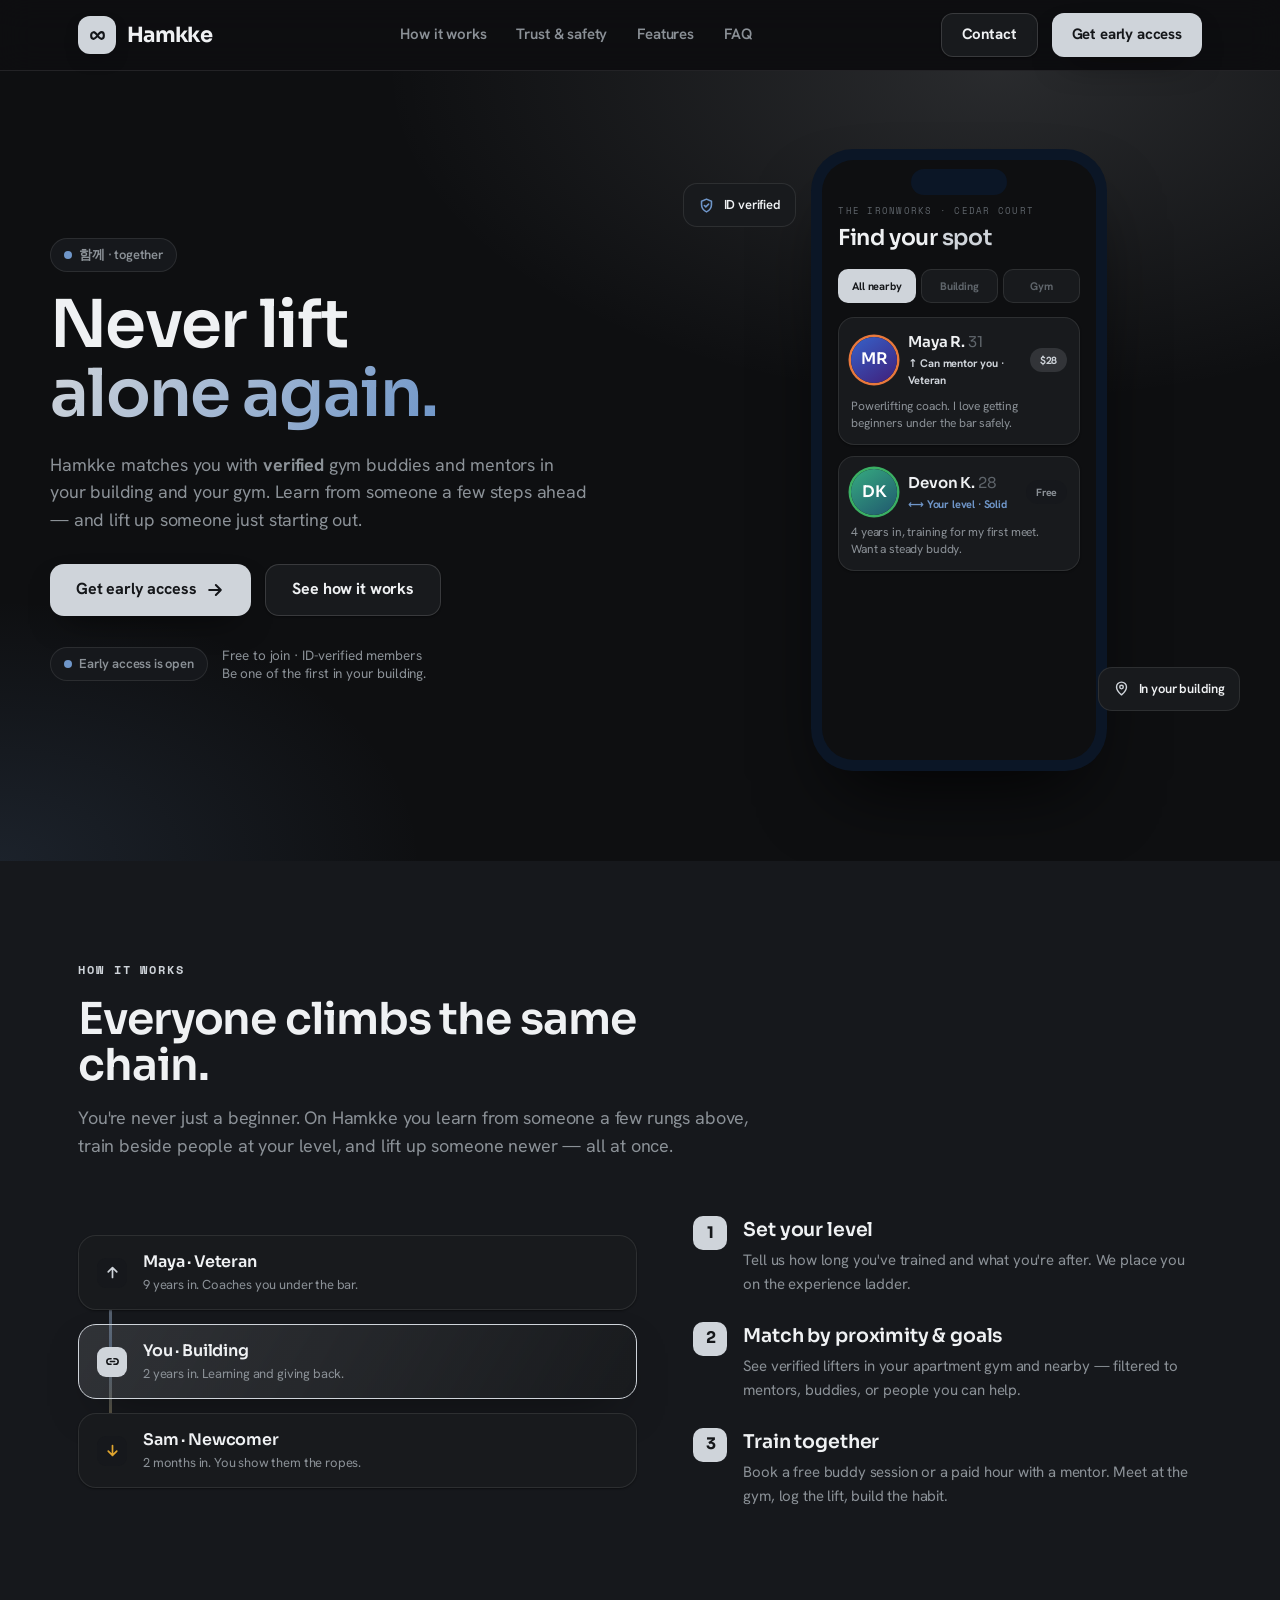
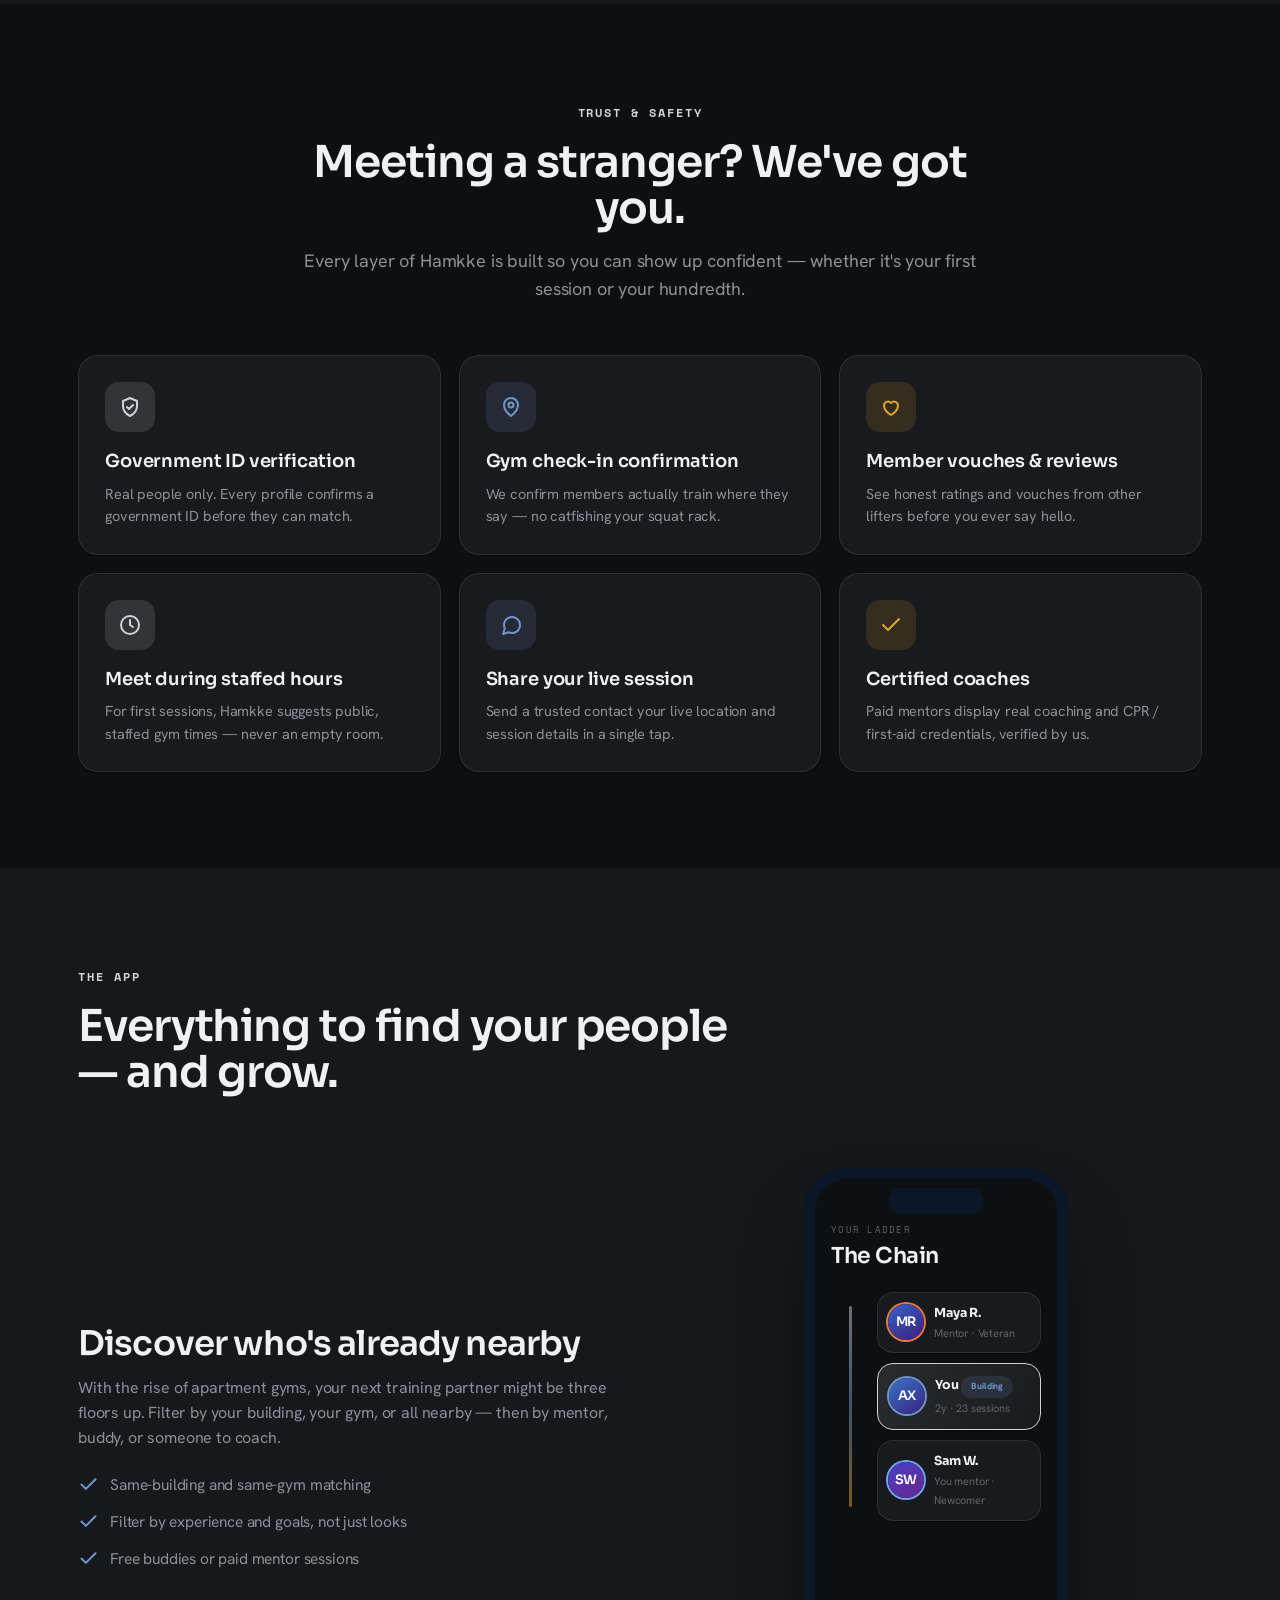
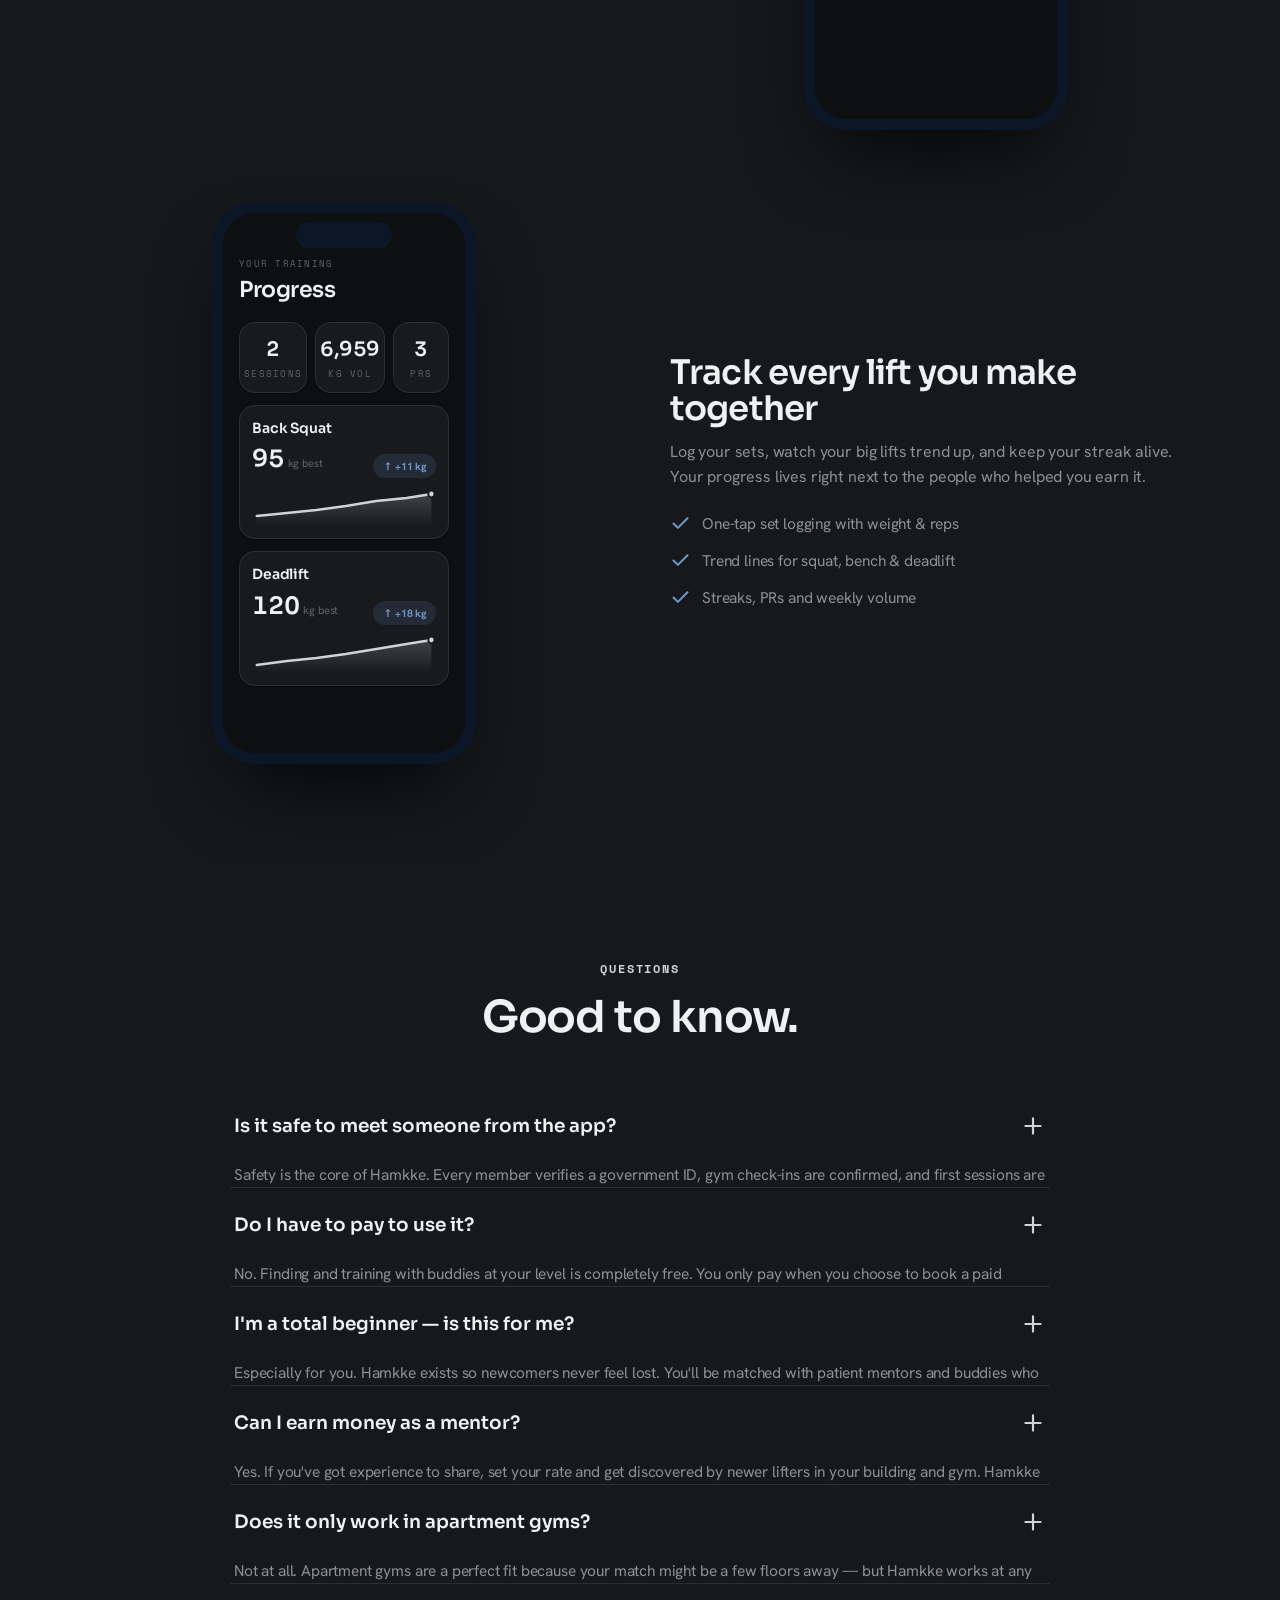
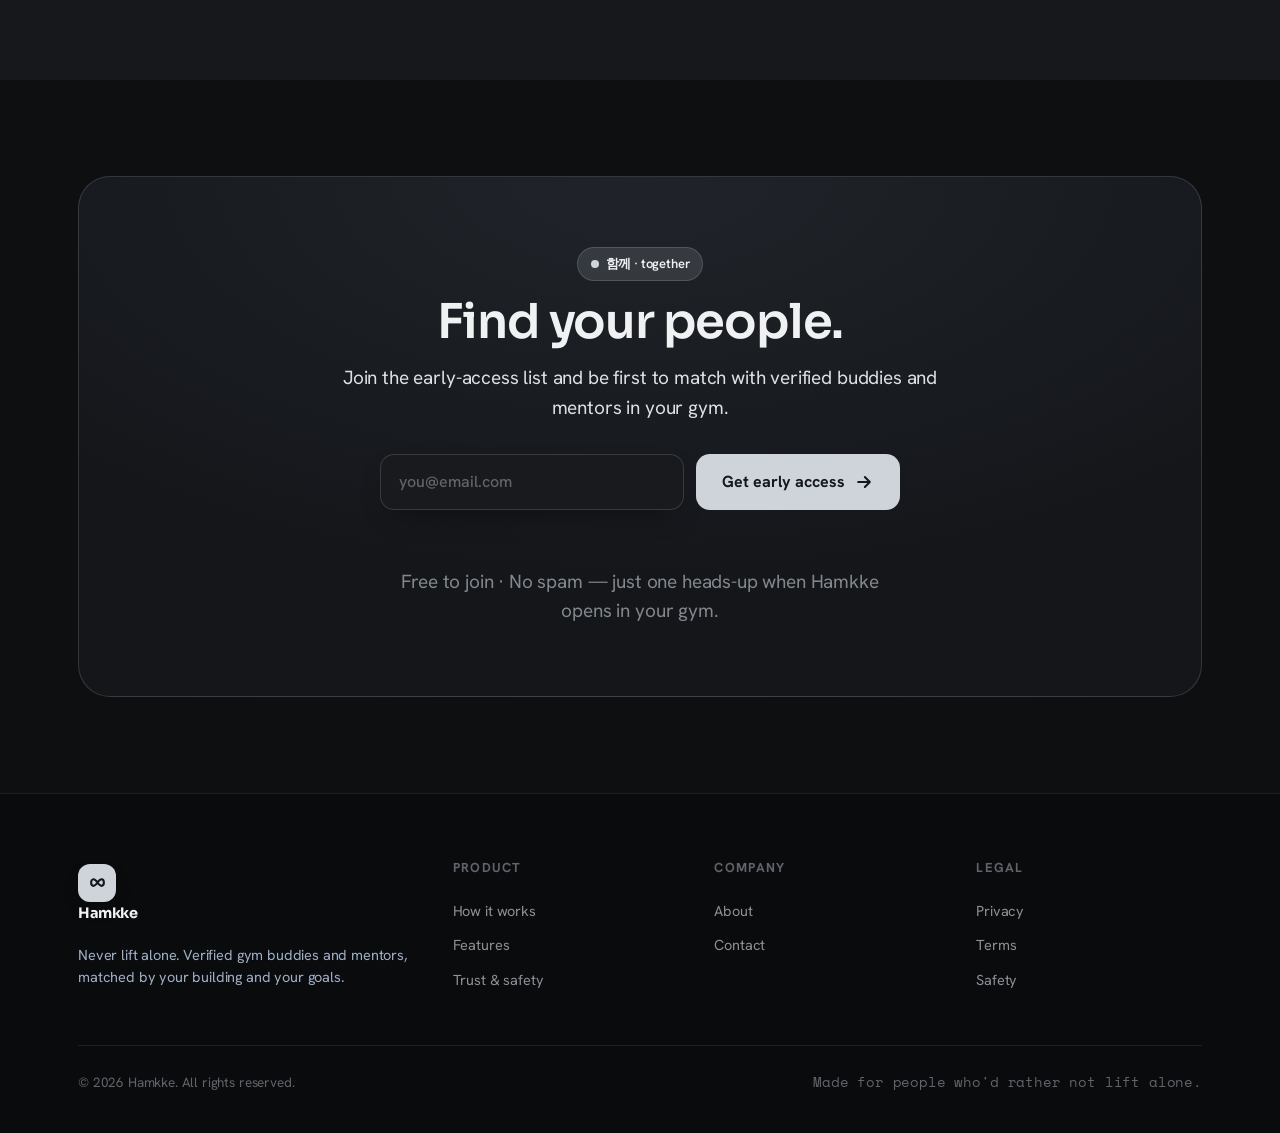
==== index.html @ f67a27c4 "seo: add core pages and fix early access links" ====
<!DOCTYPE html>
<html lang="en">
<head>
<meta charset="UTF-8" />
<meta name="viewport" content="width=device-width, initial-scale=1.0" />
<title>Hamkke — Never lift alone</title>
<meta name="description" content="Hamkke matches you with verified gym buddies and mentors in your building and gym. Learn from someone above you, lift up someone newer. Never lift alone." />
<meta name="theme-color" content="#0e0f11" />
<link rel="canonical" href="https://hamkke.fit/" />
<meta property="og:url" content="https://hamkke.fit/" />
<link rel="icon" type="image/svg+xml" href="favicon.svg" />
<link rel="apple-touch-icon" href="favicon.svg" />
<meta property="og:title" content="Hamkke — Never lift alone" />
<meta property="og:description" content="Verified gym buddies and mentors, matched by your building and your goals." />
<meta property="og:type" content="website" />
<link rel="preconnect" href="https://fonts.googleapis.com" />
<link rel="preconnect" href="https://fonts.gstatic.com" crossorigin />
<link href="https://fonts.googleapis.com/css2?family=Sora:wght@400;500;600;700&family=Hanken+Grotesk:wght@400;500;600;700;800&family=Space+Mono:wght@400;700&display=swap" rel="stylesheet" />
<link rel="stylesheet" href="site.css" />
</head>
<body>

<!-- ░░ NAV ░░ -->
<header class="nav">
  <div class="wrap nav-in">
    <a class="brand" href="#top">
      <span class="brand-mark"><svg viewBox="0 0 24 24"><path d="M7.5 8.2C3.8 8.2 3.8 15.8 7.5 15.8 11.2 15.8 12.8 8.2 16.5 8.2 20.2 8.2 20.2 15.8 16.5 15.8 12.8 15.8 11.2 8.2 7.5 8.2Z" fill="none" stroke="var(--accent-ink)" stroke-width="2.4" stroke-linecap="round" stroke-linejoin="round"/></svg></span>
      Hamkke
    </a>
    <nav class="nav-links">
      <a href="#how">How it works</a>
      <a href="#trust">Trust &amp; safety</a>
      <a href="#features">Features</a>
      <a href="#faq">FAQ</a>
    </nav>
    <div class="nav-cta">
      <a class="btn btn-ghost btn-sm" href="contact.html">Contact</a>
      <a class="btn btn-primary btn-sm" href="#get">Get early access</a>
      <button class="btn btn-ghost btn-sm nav-burger" id="burger" aria-label="Menu">
        <svg viewBox="0 0 24 24" width="20" height="20" fill="none" stroke="currentColor" stroke-width="2" stroke-linecap="round"><path d="M4 7h16M4 12h16M4 17h16"/></svg>
      </button>
    </div>
  </div>
</header>

<a id="top"></a>

<!-- ░░ HERO ░░ -->
<section class="hero">
  <div class="wrap hero-in">
    <div class="reveal in">
      <span class="pill"><span class="dot" style="background:var(--teal)"></span>함께 · together</span>
      <h1 class="display">Never lift<br/><span class="grad">alone again.</span></h1>
      <p class="lead">Hamkke matches you with <b>verified</b> gym buddies and mentors in your building and your gym. Learn from someone a few steps ahead — and lift up someone just starting out.</p>
      <div class="hero-cta">
        <a class="btn btn-primary" href="#get">Get early access
          <svg viewBox="0 0 24 24" width="20" height="20" fill="none" stroke="var(--accent-ink)" stroke-width="2.4" stroke-linecap="round" stroke-linejoin="round"><path d="M5 12h14M13 6l6 6-6 6"/></svg>
        </a>
        <a class="btn btn-ghost" href="#how">See how it works</a>
      </div>
      <div class="hero-trust">
        <span class="pill"><span class="dot" style="background:var(--teal)"></span>Early access is open</span>
        <div class="hero-trust-txt">Free to join · ID-verified members<br/>Be one of the first in your building.</div>
      </div>
    </div>

    <!-- hero phone: Discover -->
    <div class="hero-art reveal in">
      <div class="float-card" style="top:34px;left:-6px;">
        <svg viewBox="0 0 24 24" fill="none" stroke="var(--teal)" stroke-width="2.2" stroke-linecap="round" stroke-linejoin="round"><path d="M12 3l7 3v5c0 4.5-3 8-7 10-4-2-7-5.5-7-10V6l7-3z"/><path d="M9 12l2 2 4-4"/></svg>
        ID verified
      </div>
      <div class="float-card" style="bottom:60px;right:-10px;">
        <svg viewBox="0 0 24 24" fill="none" stroke="var(--accent)" stroke-width="2" stroke-linecap="round" stroke-linejoin="round"><path d="M12 21s7-5.5 7-11a7 7 0 10-14 0c0 5.5 7 11 7 11z"/><circle cx="12" cy="10" r="2.5"/></svg>
        In your building
      </div>
      <div class="device">
        <div class="screen">
          <div class="screen-pad">
            <div class="m-eyebrow">The Ironworks · Cedar Court</div>
            <div class="m-title" style="margin-top:3px">Find your <span style="color:var(--accent)">spot</span></div>
            <div class="m-seg" style="margin-top:14px">
              <div class="on">All nearby</div><div>Building</div><div>Gym</div>
            </div>
            <div style="display:flex;flex-direction:column;gap:11px;margin-top:14px">
              <div class="m-card">
                <div style="display:flex;gap:11px;align-items:center">
                  <div class="m-av" style="background:linear-gradient(145deg,hsl(222 58% 50%),hsl(262 60% 30%));box-shadow:0 0 0 2.5px #e8783c">MR</div>
                  <div style="flex:1">
                    <div style="font-family:var(--f-display);font-weight:600;font-size:15px">Maya R. <span style="color:var(--ink-3);font-weight:400">31</span></div>
                    <div style="font-size:11px;color:var(--accent);font-weight:700;margin-top:2px">↑ Can mentor you · Veteran</div>
                  </div>
                  <span class="m-chip" style="background:var(--accent-soft);color:var(--accent)">$28</span>
                </div>
                <div style="font-size:12px;color:var(--ink-2);margin-top:9px;line-height:1.4">Powerlifting coach. I love getting beginners under the bar safely.</div>
              </div>
              <div class="m-card">
                <div style="display:flex;gap:11px;align-items:center">
                  <div class="m-av" style="background:linear-gradient(145deg,hsl(158 52% 44%),hsl(198 55% 28%));box-shadow:0 0 0 2.5px #3aaf63">DK</div>
                  <div style="flex:1">
                    <div style="font-family:var(--f-display);font-weight:600;font-size:15px">Devon K. <span style="color:var(--ink-3);font-weight:400">28</span></div>
                    <div style="font-size:11px;color:var(--teal);font-weight:700;margin-top:2px">⟷ Your level · Solid</div>
                  </div>
                  <span class="m-chip" style="background:var(--bg-soft);color:var(--ink-2)">Free</span>
                </div>
                <div style="font-size:12px;color:var(--ink-2);margin-top:9px;line-height:1.4">4 years in, training for my first meet. Want a steady buddy.</div>
              </div>
            </div>
          </div>
        </div>
      </div>
    </div>
  </div>

</section>

<!-- ░░ HOW IT WORKS ░░ -->
<section class="section soft" id="how">
  <div class="wrap">
    <div class="sec-head reveal">
      <span class="eyebrow">How it works</span>
      <h2 class="display">Everyone climbs the same chain.</h2>
      <p>You're never just a beginner. On Hamkke you learn from someone a few rungs above, train beside people at your level, and lift up someone newer — all at once.</p>
    </div>
    <div class="chain-grid">
      <div class="ladder reveal">
        <div class="rung">
          <div class="ic"><svg viewBox="0 0 24 24" fill="none" stroke="var(--accent)" stroke-width="2.4" stroke-linecap="round" stroke-linejoin="round"><path d="M12 19V5M6 11l6-6 6 6"/></svg></div>
          <div><b>Maya · Veteran</b><span>9 years in. Coaches you under the bar.</span></div>
        </div>
        <div class="rung you">
          <div class="ic" style="background:var(--accent);"><svg viewBox="0 0 24 24" fill="none" stroke="var(--accent-ink)" stroke-width="2.2" stroke-linecap="round" stroke-linejoin="round"><path d="M9 12h6"/><path d="M10 8H8a4 4 0 100 8h2"/><path d="M14 8h2a4 4 0 110 8h-2"/></svg></div>
          <div><b>You · Building</b><span>2 years in. Learning and giving back.</span></div>
        </div>
        <div class="rung">
          <div class="ic"><svg viewBox="0 0 24 24" fill="none" stroke="var(--gold)" stroke-width="2.4" stroke-linecap="round" stroke-linejoin="round"><path d="M12 5v14M6 13l6 6 6-6"/></svg></div>
          <div><b>Sam · Newcomer</b><span>2 months in. You show them the ropes.</span></div>
        </div>
      </div>
      <div class="howsteps reveal">
        <div class="howstep">
          <div class="k">1</div>
          <div><h4>Set your level</h4><p>Tell us how long you've trained and what you're after. We place you on the experience ladder.</p></div>
        </div>
        <div class="howstep">
          <div class="k">2</div>
          <div><h4>Match by proximity &amp; goals</h4><p>See verified lifters in your apartment gym and nearby — filtered to mentors, buddies, or people you can help.</p></div>
        </div>
        <div class="howstep">
          <div class="k">3</div>
          <div><h4>Train together</h4><p>Book a free buddy session or a paid hour with a mentor. Meet at the gym, log the lift, build the habit.</p></div>
        </div>
      </div>
    </div>
  </div>
</section>

<!-- ░░ TRUST & SAFETY ░░ -->
<section class="section" id="trust">
  <div class="wrap">
    <div class="sec-head center reveal">
      <span class="eyebrow">Trust &amp; safety</span>
      <h2 class="display">Meeting a stranger? We've got you.</h2>
      <p>Every layer of Hamkke is built so you can show up confident — whether it's your first session or your hundredth.</p>
    </div>
    <div class="trust-grid">
      <div class="trust-card reveal">
        <div class="trust-ic" style="background:var(--accent-soft)"><svg viewBox="0 0 24 24" fill="none" stroke="var(--accent)" stroke-width="2" stroke-linecap="round" stroke-linejoin="round"><path d="M12 3l7 3v5c0 4.5-3 8-7 10-4-2-7-5.5-7-10V6l7-3z"/><path d="M9 12l2 2 4-4"/></svg></div>
        <h4>Government ID verification</h4>
        <p>Real people only. Every profile confirms a government ID before they can match.</p>
      </div>
      <div class="trust-card reveal">
        <div class="trust-ic" style="background:var(--teal-soft)"><svg viewBox="0 0 24 24" fill="none" stroke="var(--teal)" stroke-width="2" stroke-linecap="round" stroke-linejoin="round"><path d="M12 21s7-5.5 7-11a7 7 0 10-14 0c0 5.5 7 11 7 11z"/><circle cx="12" cy="10" r="2.5"/></svg></div>
        <h4>Gym check-in confirmation</h4>
        <p>We confirm members actually train where they say — no catfishing your squat rack.</p>
      </div>
      <div class="trust-card reveal">
        <div class="trust-ic" style="background:var(--gold-soft)"><svg viewBox="0 0 24 24" fill="none" stroke="var(--gold)" stroke-width="2" stroke-linecap="round" stroke-linejoin="round"><path d="M12 20s-7-4.3-7-9.3A4 4 0 0112 8a4 4 0 017 2.7c0 5-7 9.3-7 9.3z"/></svg></div>
        <h4>Member vouches &amp; reviews</h4>
        <p>See honest ratings and vouches from other lifters before you ever say hello.</p>
      </div>
      <div class="trust-card reveal">
        <div class="trust-ic" style="background:var(--accent-soft)"><svg viewBox="0 0 24 24" fill="none" stroke="var(--accent)" stroke-width="2" stroke-linecap="round" stroke-linejoin="round"><circle cx="12" cy="12" r="9"/><path d="M12 7v5l3 2"/></svg></div>
        <h4>Meet during staffed hours</h4>
        <p>For first sessions, Hamkke suggests public, staffed gym times — never an empty room.</p>
      </div>
      <div class="trust-card reveal">
        <div class="trust-ic" style="background:var(--teal-soft)"><svg viewBox="0 0 24 24" fill="none" stroke="var(--teal)" stroke-width="2" stroke-linecap="round" stroke-linejoin="round"><path d="M21 12a8 8 0 01-11.5 7.2L4 21l1.8-5.5A8 8 0 1121 12z"/></svg></div>
        <h4>Share your live session</h4>
        <p>Send a trusted contact your live location and session details in a single tap.</p>
      </div>
      <div class="trust-card reveal">
        <div class="trust-ic" style="background:var(--gold-soft)"><svg viewBox="0 0 24 24" fill="none" stroke="var(--gold)" stroke-width="2" stroke-linecap="round" stroke-linejoin="round"><path d="M4 12l5 5L20 6"/></svg></div>
        <h4>Certified coaches</h4>
        <p>Paid mentors display real coaching and CPR / first-aid credentials, verified by us.</p>
      </div>
    </div>
  </div>
</section>

<!-- ░░ FEATURES ░░ -->
<section class="section soft" id="features">
  <div class="wrap">
    <div class="sec-head reveal">
      <span class="eyebrow">The app</span>
      <h2 class="display">Everything to find your people — and grow.</h2>
    </div>

    <!-- feature 1: discover -->
    <div class="feat reveal">
      <div>
        <h3 class="display">Discover who's already nearby</h3>
        <p style="font-size:16px;color:var(--ink-2);margin-top:14px">With the rise of apartment gyms, your next training partner might be three floors up. Filter by your building, your gym, or all nearby — then by mentor, buddy, or someone to coach.</p>
        <ul>
          <li><svg viewBox="0 0 24 24" fill="none" stroke="currentColor" stroke-width="2.4" stroke-linecap="round" stroke-linejoin="round"><path d="M4 12l5 5L20 6"/></svg>Same-building and same-gym matching</li>
          <li><svg viewBox="0 0 24 24" fill="none" stroke="currentColor" stroke-width="2.4" stroke-linecap="round" stroke-linejoin="round"><path d="M4 12l5 5L20 6"/></svg>Filter by experience and goals, not just looks</li>
          <li><svg viewBox="0 0 24 24" fill="none" stroke="currentColor" stroke-width="2.4" stroke-linecap="round" stroke-linejoin="round"><path d="M4 12l5 5L20 6"/></svg>Free buddies or paid mentor sessions</li>
        </ul>
      </div>
      <div class="feat-art">
        <div class="device" style="width:264px">
          <div class="screen" style="height:540px">
            <div class="screen-pad">
              <div class="m-eyebrow">Your ladder</div>
              <div class="m-title" style="margin-top:3px">The Chain</div>
              <div style="position:relative;margin-top:18px;padding-left:46px">
                <div style="position:absolute;left:18px;top:14px;bottom:14px;width:3px;border-radius:3px;background:linear-gradient(var(--accent),var(--teal) 50%,var(--gold));opacity:.5"></div>
                <div style="display:flex;flex-direction:column;gap:10px">
                  <div class="m-card" style="display:flex;gap:10px;align-items:center;padding:10px">
                    <div class="m-av" style="width:36px;height:36px;font-size:13px;background:linear-gradient(145deg,hsl(222 58% 50%),hsl(262 60% 30%));box-shadow:0 0 0 2px #e8783c">MR</div>
                    <div style="font-size:12.5px"><b style="font-family:var(--f-display)">Maya R.</b><br/><span style="color:var(--ink-3);font-size:11px">Mentor · Veteran</span></div>
                  </div>
                  <div class="m-card" style="display:flex;gap:10px;align-items:center;padding:11px;border-color:var(--accent);background:linear-gradient(120deg,var(--accent-soft),var(--bg-2))">
                    <div class="m-av" style="width:36px;height:36px;font-size:13px;background:linear-gradient(145deg,hsl(215 55% 50%),hsl(255 58% 32%));box-shadow:0 0 0 2px var(--teal)">AX</div>
                    <div style="font-size:12.5px"><b style="font-family:var(--f-display)">You</b> <span class="m-chip" style="background:var(--teal-soft);color:var(--teal);font-size:9px">Building</span><br/><span style="color:var(--ink-3);font-size:11px">2y · 23 sessions</span></div>
                  </div>
                  <div class="m-card" style="display:flex;gap:10px;align-items:center;padding:10px">
                    <div class="m-av" style="width:36px;height:36px;font-size:13px;background:linear-gradient(145deg,hsl(242 55% 52%),hsl(282 58% 34%));box-shadow:0 0 0 2px #6aa9f2">SW</div>
                    <div style="font-size:12.5px"><b style="font-family:var(--f-display)">Sam W.</b><br/><span style="color:var(--ink-3);font-size:11px">You mentor · Newcomer</span></div>
                  </div>
                </div>
              </div>
            </div>
          </div>
        </div>
      </div>
    </div>

    <!-- feature 2: progress -->
    <div class="feat flip reveal">
      <div>
        <h3 class="display">Track every lift you make together</h3>
        <p style="font-size:16px;color:var(--ink-2);margin-top:14px">Log your sets, watch your big lifts trend up, and keep your streak alive. Your progress lives right next to the people who helped you earn it.</p>
        <ul>
          <li><svg viewBox="0 0 24 24" fill="none" stroke="currentColor" stroke-width="2.4" stroke-linecap="round" stroke-linejoin="round"><path d="M4 12l5 5L20 6"/></svg>One-tap set logging with weight &amp; reps</li>
          <li><svg viewBox="0 0 24 24" fill="none" stroke="currentColor" stroke-width="2.4" stroke-linecap="round" stroke-linejoin="round"><path d="M4 12l5 5L20 6"/></svg>Trend lines for squat, bench &amp; deadlift</li>
          <li><svg viewBox="0 0 24 24" fill="none" stroke="currentColor" stroke-width="2.4" stroke-linecap="round" stroke-linejoin="round"><path d="M4 12l5 5L20 6"/></svg>Streaks, PRs and weekly volume</li>
        </ul>
      </div>
      <div class="feat-art">
        <div class="device" style="width:264px">
          <div class="screen" style="height:540px">
            <div class="screen-pad">
              <div class="m-eyebrow">Your training</div>
              <div class="m-title" style="margin-top:3px">Progress</div>
              <div style="display:flex;gap:8px;margin-top:14px">
                <div class="m-card" style="flex:1;text-align:center;padding:11px 4px"><div class="num" style="font-size:20px">2</div><div class="m-eyebrow" style="margin-top:2px">sessions</div></div>
                <div class="m-card" style="flex:1;text-align:center;padding:11px 4px"><div class="num" style="font-size:20px">6,959</div><div class="m-eyebrow" style="margin-top:2px">kg vol</div></div>
                <div class="m-card" style="flex:1;text-align:center;padding:11px 4px"><div class="num" style="font-size:20px">3</div><div class="m-eyebrow" style="margin-top:2px">PRs</div></div>
              </div>
              <div class="m-card" style="margin-top:12px">
                <div style="display:flex;justify-content:space-between;align-items:flex-end">
                  <div><div style="font-family:var(--f-display);font-weight:600;font-size:14px">Back Squat</div><div style="margin-top:2px"><span class="num" style="font-size:24px">95</span> <span style="font-size:11px;color:var(--ink-3)">kg best</span></div></div>
                  <span class="m-chip" style="background:var(--teal-soft);color:var(--teal)">↑ +11 kg</span>
                </div>
                <svg class="m-spark" viewBox="0 0 200 40" preserveAspectRatio="none" style="margin-top:8px">
                  <defs><linearGradient id="sg" x1="0" y1="0" x2="0" y2="1"><stop offset="0" stop-color="var(--accent)" stop-opacity="0.22"/><stop offset="1" stop-color="var(--accent)" stop-opacity="0"/></linearGradient></defs>
                  <polygon points="5,40 5,30 38,27 70,24 102,20 135,15 168,12 195,8 195,40" fill="url(#sg)"/>
                  <polyline points="5,30 38,27 70,24 102,20 135,15 168,12 195,8" fill="none" stroke="var(--accent)" stroke-width="2.4" stroke-linecap="round" stroke-linejoin="round"/>
                  <circle cx="195" cy="8" r="3.4" fill="var(--accent)" stroke="var(--bg-2)" stroke-width="2"/>
                </svg>
              </div>
              <div class="m-card" style="margin-top:12px">
                <div style="display:flex;justify-content:space-between;align-items:flex-end">
                  <div><div style="font-family:var(--f-display);font-weight:600;font-size:14px">Deadlift</div><div style="margin-top:2px"><span class="num" style="font-size:24px">120</span> <span style="font-size:11px;color:var(--ink-3)">kg best</span></div></div>
                  <span class="m-chip" style="background:var(--teal-soft);color:var(--teal)">↑ +18 kg</span>
                </div>
                <svg class="m-spark" viewBox="0 0 200 40" preserveAspectRatio="none" style="margin-top:8px">
                  <polygon points="5,40 5,32 38,28 70,25 102,21 135,16 168,11 195,7 195,40" fill="url(#sg)"/>
                  <polyline points="5,32 38,28 70,25 102,21 135,16 168,11 195,7" fill="none" stroke="var(--accent)" stroke-width="2.4" stroke-linecap="round" stroke-linejoin="round"/>
                  <circle cx="195" cy="7" r="3.4" fill="var(--accent)" stroke="var(--bg-2)" stroke-width="2"/>
                </svg>
              </div>
            </div>
          </div>
        </div>
      </div>
    </div>
  </div>
</section>

<!-- ░░ FAQ ░░ -->
<section class="section soft" id="faq">
  <div class="wrap">
    <div class="sec-head center reveal">
      <span class="eyebrow">Questions</span>
      <h2 class="display">Good to know.</h2>
    </div>
    <div class="faq reveal" id="faqList">
      <div class="qa">
        <button>Is it safe to meet someone from the app?<svg class="chev" viewBox="0 0 24 24" fill="none" stroke="currentColor" stroke-width="2" stroke-linecap="round"><path d="M12 5v14M5 12h14"/></svg></button>
        <div class="ans"><p>Safety is the core of Hamkke. Every member verifies a government ID, gym check-ins are confirmed, and first sessions are suggested during staffed, public gym hours. You can share your live session with a trusted contact in one tap, and read vouches and reviews before you match.</p></div>
      </div>
      <div class="qa">
        <button>Do I have to pay to use it?<svg class="chev" viewBox="0 0 24 24" fill="none" stroke="currentColor" stroke-width="2" stroke-linecap="round"><path d="M12 5v14M5 12h14"/></svg></button>
        <div class="ans"><p>No. Finding and training with buddies at your level is completely free. You only pay when you choose to book a paid session with a mentor, and prices are always shown up front.</p></div>
      </div>
      <div class="qa">
        <button>I'm a total beginner — is this for me?<svg class="chev" viewBox="0 0 24 24" fill="none" stroke="currentColor" stroke-width="2" stroke-linecap="round"><path d="M12 5v14M5 12h14"/></svg></button>
        <div class="ans"><p>Especially for you. Hamkke exists so newcomers never feel lost. You'll be matched with patient mentors and buddies who were beginners once too — and you can keep it free with a buddy or learn faster with a paid mentor.</p></div>
      </div>
      <div class="qa">
        <button>Can I earn money as a mentor?<svg class="chev" viewBox="0 0 24 24" fill="none" stroke="currentColor" stroke-width="2" stroke-linecap="round"><path d="M12 5v14M5 12h14"/></svg></button>
        <div class="ans"><p>Yes. If you've got experience to share, set your rate and get discovered by newer lifters in your building and gym. Hamkke handles secure payments and scheduling so you can focus on coaching.</p></div>
      </div>
      <div class="qa">
        <button>Does it only work in apartment gyms?<svg class="chev" viewBox="0 0 24 24" fill="none" stroke="currentColor" stroke-width="2" stroke-linecap="round"><path d="M12 5v14M5 12h14"/></svg></button>
        <div class="ans"><p>Not at all. Apartment gyms are a perfect fit because your match might be a few floors away — but Hamkke works at any gym. Filter by your building, your gym, or everyone nearby.</p></div>
      </div>
    </div>
  </div>
</section>

<!-- ░░ FINAL CTA ░░ -->
<section class="section" id="get">
  <div class="wrap">
    <div class="cta-band reveal">
      <span class="pill" style="background:var(--accent-soft);color:var(--ink);border-color:var(--line-2)"><span class="dot" style="background:var(--accent)"></span>함께 · together</span>
      <h2 class="display" style="margin-top:16px">Find your people.</h2>
      <p>Join the early-access list and be first to match with verified buddies and mentors in your gym.</p>
      <form class="signup" id="signup" novalidate>
        <div class="signup-row">
          <label class="sr-only" for="signup-email">Email address</label>
          <input class="signup-input" id="signup-email" name="email" type="email"
                 inputmode="email" autocomplete="email" placeholder="you@email.com"
                 aria-describedby="signup-msg" required />
          <button class="btn btn-light signup-btn" type="submit">
            Get early access
            <svg viewBox="0 0 24 24" width="20" height="20" fill="none" stroke="currentColor" stroke-width="2.4" stroke-linecap="round" stroke-linejoin="round"><path d="M5 12h14M13 6l6 6-6 6"/></svg>
          </button>
        </div>
        <p class="signup-msg" id="signup-msg" role="alert" aria-live="polite"></p>
        <p class="signup-fine">Free to join · No spam — just one heads-up when Hamkke opens in your gym.</p>
      </form>
    </div>
  </div>
</section>

<!-- ░░ FOOTER ░░ -->
<footer class="footer">
  <div class="wrap">
    <div class="foot-grid">
      <div>
        <a class="brand" href="#top">
          <span class="brand-mark"><svg viewBox="0 0 24 24"><path d="M7.5 8.2C3.8 8.2 3.8 15.8 7.5 15.8 11.2 15.8 12.8 8.2 16.5 8.2 20.2 8.2 20.2 15.8 16.5 15.8 12.8 15.8 11.2 8.2 7.5 8.2Z" fill="none" stroke="var(--accent-ink)" stroke-width="2.4" stroke-linecap="round" stroke-linejoin="round"/></svg></span>
          Hamkke
        </a>
        <p style="margin-top:14px;max-width:24em;font-size:14.5px;color:#9fb0c6">Never lift alone. Verified gym buddies and mentors, matched by your building and your goals.</p>
      </div>
      <div>
        <h5>Product</h5>
        <a href="#how">How it works</a><a href="#features">Features</a><a href="#trust">Trust &amp; safety</a>
      </div>
      <div>
        <h5>Company</h5>
        <a href="about.html">About</a><a href="contact.html">Contact</a>
      </div>
      <div>
        <h5>Legal</h5>
        <a href="privacy.html">Privacy</a><a href="terms.html">Terms</a><a href="safety.html">Safety</a>
      </div>
    </div>
    <div class="foot-bottom">
      <span>© 2026 Hamkke. All rights reserved.</span>
      <span class="mono">Made for people who'd rather not lift alone.</span>
    </div>
  </div>
</footer>

<script src="image-slot.js"></script>
<script src="site.js"></script>
</body>
</html>
---- site.css ----
/* ───────────────────────────────────────────────
   Hamkke — marketing site
   Graphite / Platinum brand system (dark, monochrome luxe).
   ─────────────────────────────────────────────── */

:root {
  --bg:    #0e0f11;        /* app background (graphite) */
  --bg-soft: #16181c;      /* tinted section */
  --bg-2:  #181a1d;        /* cards, raised surfaces */
  --ink:   #eff1f3;        /* primary text */
  --ink-2: #8b9197;        /* secondary */
  --ink-3: #5f656b;        /* tertiary */
  --line:  rgba(255,255,255,0.09);
  --line-2:rgba(255,255,255,0.14);

  --accent: #cfd4da;       /* platinum */
  --accent-2: #e6e9ec;     /* hover (brighter platinum) */
  --accent-ink: #15171a;   /* text/icon ON a platinum fill */
  --teal:  #6f96c9;        /* steel-blue support */
  --gold:  #e0a52e;
  --violet:#9aa0a6;
  --navy:  #0a0b0d;        /* darkest sections (footer) */

  --accent-soft: rgba(207,212,218,0.14);
  --teal-soft:  rgba(111,150,201,0.14);
  --gold-soft:  rgba(224,165,46,0.14);

  --f-display: 'Sora', system-ui, sans-serif;
  --f-body: 'Hanken Grotesk', system-ui, sans-serif;
  --f-mono: 'Space Mono', ui-monospace, monospace;

  --shadow-sm: 0 1px 2px rgba(0,0,0,0.4);
  --shadow:    0 18px 50px -24px rgba(0,0,0,0.7);
  --shadow-lg: 0 40px 80px -28px rgba(0,0,0,0.85);

  --maxw: 1180px;
}

* { box-sizing: border-box; }
html { scroll-behavior: smooth; scroll-padding-top: 86px; }
body {
  margin: 0; background: var(--bg); color: var(--ink);
  font-family: var(--f-body); -webkit-font-smoothing: antialiased;
  letter-spacing: -0.01em; line-height: 1.55;
  overflow-x: clip; /* contain stray horizontal overflow without breaking sticky nav */
}
h1,h2,h3,h4,p { margin: 0; }
a { color: inherit; text-decoration: none; }
img { max-width: 100%; display: block; }

.wrap { max-width: var(--maxw); margin: 0 auto; padding: 0 28px; }
.display { font-family: var(--f-display); font-weight: 600; letter-spacing: -0.025em; line-height: 1.05; }
.eyebrow {
  font-family: var(--f-mono); font-size: 12px; letter-spacing: 0.16em;
  text-transform: uppercase; color: var(--accent); font-weight: 700;
}
.mono { font-family: var(--f-mono); }
.num { font-family: var(--f-display); font-variant-numeric: tabular-nums; font-weight: 600; }
.sr-only { position: absolute; width: 1px; height: 1px; padding: 0; margin: -1px; overflow: hidden; clip: rect(0,0,0,0); white-space: nowrap; border: 0; }

/* buttons */
.btn {
  display: inline-flex; align-items: center; justify-content: center; gap: 9px;
  height: 52px; padding: 0 26px; border-radius: 14px; border: none; cursor: pointer;
  font-family: var(--f-body); font-weight: 700; font-size: 16px; white-space: nowrap;
  transition: transform .14s ease, box-shadow .2s ease, background .2s ease;
}
.btn:active { transform: scale(0.97); }
.btn-primary { background: var(--accent); color: var(--accent-ink); box-shadow: 0 14px 34px -16px rgba(0,0,0,0.8); }
.btn-primary:hover { background: var(--accent-2); box-shadow: 0 18px 40px -16px rgba(0,0,0,0.85); }
.btn-ghost { background: var(--bg-2); color: var(--ink); border: 1px solid var(--line-2); box-shadow: var(--shadow-sm); }
.btn-ghost:hover { border-color: var(--accent); color: var(--accent); }
.btn-light { background: var(--accent); color: var(--accent-ink); }
.btn-light:hover { transform: translateY(-1px); background: var(--accent-2); }
.btn-sm { height: 44px; padding: 0 20px; font-size: 15px; border-radius: 12px; }

/* pills */
.pill {
  display: inline-flex; align-items: center; gap: 7px;
  padding: 6px 13px; border-radius: 999px; font-size: 13px; font-weight: 600;
  background: var(--bg-soft); color: var(--ink-2); border: 1px solid var(--line);
}
.pill svg { width: 15px; height: 15px; }
.dot { width: 8px; height: 8px; border-radius: 50%; flex: none; }

/* ─── nav ─── */
.nav {
  position: sticky; top: 0; z-index: 50;
  backdrop-filter: blur(16px); -webkit-backdrop-filter: blur(16px);
  background: rgba(14,15,17,0.72); border-bottom: 1px solid var(--line);
}
.nav-in { display: flex; align-items: center; justify-content: space-between; height: 70px; }
.brand { display: flex; align-items: center; gap: 11px; font-family: var(--f-display); font-weight: 700; font-size: 21px; letter-spacing: -0.03em; }
.brand-mark { width: 38px; height: 38px; border-radius: 12px; background: var(--accent); display: grid; place-items: center; box-shadow: 0 8px 20px -10px rgba(0,0,0,0.7); }
.brand-mark svg { width: 21px; height: 21px; }
.nav-links { display: flex; align-items: center; gap: 30px; }
.nav-links a { font-size: 15px; font-weight: 600; color: var(--ink-2); transition: color .15s; white-space: nowrap; }
.nav-links a:hover { color: var(--ink); }
.nav-cta { display: flex; align-items: center; gap: 14px; }
.nav-burger { display: none; }

/* mobile slide-down menu (built by site.js) */
#mobile-menu {
  position: fixed; inset: 70px 0 auto 0; z-index: 49;
  background: rgba(18,20,23,0.98);
  backdrop-filter: blur(16px); -webkit-backdrop-filter: blur(16px);
  border-bottom: 1px solid var(--line); box-shadow: var(--shadow);
  padding: 14px 28px 22px;
  display: none; flex-direction: column; gap: 4px;
}
body.menu-open #mobile-menu { display: flex; }
#mobile-menu .mm-link {
  padding: 14px 4px; font-weight: 600; font-size: 16px; color: var(--ink);
  border-bottom: 1px solid var(--line);
}
#mobile-menu .mm-cta { margin-top: 16px; width: 100%; }

/* ─── hero ─── */
.hero { position: relative; overflow: hidden; }
.hero::before {
  content: ''; position: absolute; inset: 0; z-index: 0;
  background: radial-gradient(80% 70% at 78% 0%, var(--accent-soft), transparent 60%),
              radial-gradient(60% 60% at 0% 100%, var(--teal-soft), transparent 55%);
}
.hero-in { position: relative; z-index: 1; display: grid; grid-template-columns: 1.05fr 0.95fr; gap: 40px; align-items: center; padding: 78px 0 90px; }
.hero h1 { font-size: clamp(2.25rem, 7vw, 66px); margin: 18px 0 0; }
.hero h1 .grad { background: linear-gradient(120deg, var(--accent), var(--teal)); -webkit-background-clip: text; background-clip: text; color: transparent; }
.hero p.lead { font-size: clamp(1.05rem, 1.4vw, 19px); color: var(--ink-2); margin: 22px 0 0; max-width: 30em; text-wrap: pretty; }
.hero-cta { display: flex; gap: 14px; margin-top: 30px; flex-wrap: wrap; }
.hero-trust { display: flex; align-items: center; gap: 14px; margin-top: 30px; }
.av-stack { display: flex; }
.av-stack .av { width: 38px; height: 38px; border-radius: 50%; border: 2.5px solid var(--bg); margin-left: -10px; display: grid; place-items: center; color: #fff; font-family: var(--f-display); font-weight: 600; font-size: 13px; box-shadow: var(--shadow-sm); }
.av-stack .av:first-child { margin-left: 0; }
.hero-trust-txt { font-size: 13.5px; color: var(--ink-2); line-height: 1.35; }
.stars { display: inline-flex; gap: 1px; color: var(--gold); }
.stars svg { width: 14px; height: 14px; }

/* hero phone */
.hero-art { position: relative; display: grid; place-items: center; }
.float-card {
  position: absolute; z-index: 3; background: var(--bg-2); border: 1px solid var(--line);
  border-radius: 14px; box-shadow: var(--shadow); padding: 11px 14px;
  display: flex; align-items: center; gap: 9px; font-size: 13px; font-weight: 600;
}
.float-card svg { width: 17px; height: 17px; }

/* ─── device / phone mockup ─── */
.device { width: min(296px, 100%); border-radius: 42px; background: #0b1626; padding: 11px; box-shadow: var(--shadow-lg); position: relative; }
.device::after { content: ''; position: absolute; top: 20px; left: 50%; transform: translateX(-50%); width: 96px; height: 26px; background: #0b1626; border-radius: 16px; z-index: 4; }
.screen { border-radius: 32px; overflow: hidden; background: var(--bg); height: 600px; position: relative; }
.screen-pad { padding: 44px 16px 16px; height: 100%; overflow: hidden; }

/* mini app components used in mockups */
.m-eyebrow { font-family: var(--f-mono); font-size: 9px; letter-spacing: 0.14em; text-transform: uppercase; color: var(--ink-3); }
.m-title { font-family: var(--f-display); font-weight: 600; font-size: 22px; letter-spacing: -0.02em; }
.m-card { background: var(--bg-2); border: 1px solid var(--line); border-radius: 16px; padding: 12px; box-shadow: var(--shadow-sm); }
.m-av { width: 46px; height: 46px; border-radius: 50%; display: grid; place-items: center; color: #fff; font-family: var(--f-display); font-weight: 600; font-size: 16px; flex: none; }
.m-seg { display: flex; gap: 5px; }
.m-seg > div { flex: 1; height: 34px; border-radius: 10px; display: grid; place-items: center; font-size: 11px; font-weight: 700; border: 1px solid var(--line); color: var(--ink-3); background: var(--bg-2); }
.m-seg > div.on { background: var(--accent); color: var(--accent-ink); border-color: transparent; }
.m-chip { display: inline-flex; padding: 4px 10px; border-radius: 999px; font-size: 10.5px; font-weight: 700; }
.m-spark { width: 100%; height: 40px; display: block; }

/* ─── sections ─── */
section { position: relative; }
.section { padding: 96px 0; }
.section.soft { background: var(--bg-soft); }
.sec-head { max-width: 680px; }
.sec-head.center { margin: 0 auto; text-align: center; }
.sec-head h2 { font-size: clamp(1.9rem, 4.6vw, 44px); margin: 14px 0 0; }
.sec-head p { font-size: 18px; color: var(--ink-2); margin: 16px 0 0; text-wrap: pretty; }

/* stats band */
.stats { display: grid; grid-template-columns: repeat(4,1fr); gap: 24px; padding: 34px 0; border-top: 1px solid var(--line); border-bottom: 1px solid var(--line); }
.stat .n { font-family: var(--f-display); font-weight: 700; font-size: clamp(1.85rem, 4vw, 40px); letter-spacing: -0.03em; }
.stat .l { font-size: 14px; color: var(--ink-2); margin-top: 2px; }
.stat .n .u { color: var(--accent); }

/* how it works — the chain */
.chain-grid { display: grid; grid-template-columns: 1.1fr 1fr; gap: 56px; align-items: center; margin-top: 56px; }
.ladder { display: flex; flex-direction: column; gap: 14px; position: relative; }
.ladder::before { content: ''; position: absolute; left: 31px; top: 30px; bottom: 30px; width: 3px; border-radius: 3px; background: linear-gradient(var(--accent), var(--teal) 50%, var(--gold)); opacity: .45; }
.rung { display: flex; align-items: center; gap: 16px; background: var(--bg-2); border: 1px solid var(--line); border-radius: 18px; padding: 14px 18px; box-shadow: var(--shadow-sm); position: relative; }
.rung.you { border-color: var(--accent); background: linear-gradient(120deg, var(--accent-soft), var(--bg-2)); box-shadow: var(--shadow); }
.rung .ic { width: 30px; height: 30px; border-radius: 9px; display: grid; place-items: center; background: var(--bg-soft); flex: none; z-index: 1; }
.rung .ic svg { width: 17px; height: 17px; }
.rung b { font-family: var(--f-display); font-weight: 600; font-size: 16px; }
.rung span { display: block; font-size: 13px; color: var(--ink-2); }
.howsteps { display: flex; flex-direction: column; gap: 26px; }
.howstep { display: flex; gap: 16px; }
.howstep .k { width: 34px; height: 34px; border-radius: 10px; background: var(--accent); color: var(--accent-ink); display: grid; place-items: center; font-family: var(--f-display); font-weight: 700; flex: none; }
.howstep h4 { font-family: var(--f-display); font-weight: 600; font-size: 19px; }
.howstep p { font-size: 15px; color: var(--ink-2); margin-top: 4px; }

/* trust grid */
.trust-grid { display: grid; grid-template-columns: repeat(3,1fr); gap: 18px; margin-top: 52px; }
.trust-card { background: var(--bg-2); border: 1px solid var(--line); border-radius: 20px; padding: 26px; box-shadow: var(--shadow-sm); transition: transform .18s ease, box-shadow .18s ease; }
.trust-card:hover { transform: translateY(-3px); box-shadow: var(--shadow); }
.trust-ic { width: 50px; height: 50px; border-radius: 14px; display: grid; place-items: center; margin-bottom: 16px; }
.trust-ic svg { width: 24px; height: 24px; }
.trust-card h4 { font-family: var(--f-display); font-weight: 600; font-size: 18px; }
.trust-card p { font-size: 14.5px; color: var(--ink-2); margin-top: 7px; }

/* feature rows */
.feat { display: grid; grid-template-columns: 1fr 1fr; gap: 60px; align-items: center; margin-top: 72px; }
.feat:first-of-type { margin-top: 56px; }
.feat.flip .feat-art { order: -1; }
.feat-art { display: grid; place-items: center; }
.feat ul { list-style: none; padding: 0; margin: 22px 0 0; display: flex; flex-direction: column; gap: 13px; }
.feat li { display: flex; gap: 11px; font-size: 15.5px; color: var(--ink-2); }
.feat li svg { width: 21px; height: 21px; color: var(--teal); flex: none; margin-top: 1px; }
.feat h3 { font-size: clamp(1.55rem, 3.4vw, 34px); }

/* community photos */
.community { display: grid; grid-template-columns: 1.4fr 1fr 1fr; grid-template-rows: 180px 180px; gap: 16px; margin-top: 48px; }
.community image-slot { width: 100%; height: 100%; }
.community .big { grid-row: span 2; }

/* testimonials */
.tgrid { display: grid; grid-template-columns: repeat(3,1fr); gap: 20px; margin-top: 52px; }
.tcard { background: var(--bg-2); border: 1px solid var(--line); border-radius: 20px; padding: 26px; box-shadow: var(--shadow-sm); display: flex; flex-direction: column; gap: 16px; }
.tcard p { font-size: 16px; color: var(--ink); line-height: 1.55; text-wrap: pretty; }
.tcard .who { display: flex; align-items: center; gap: 12px; margin-top: auto; }
.tcard .who .av { width: 44px; height: 44px; border-radius: 50%; display: grid; place-items: center; color: #fff; font-family: var(--f-display); font-weight: 600; flex: none; }
.tcard .who b { font-family: var(--f-display); font-size: 15px; }
.tcard .who span { display: block; font-size: 12.5px; color: var(--ink-2); }

/* pricing */
.price-grid { display: grid; grid-template-columns: repeat(3,1fr); gap: 20px; margin-top: 52px; align-items: stretch; }
.price { background: var(--bg-2); border: 1px solid var(--line); border-radius: 22px; padding: 30px; display: flex; flex-direction: column; box-shadow: var(--shadow-sm); }
.price.feature { border: 1.5px solid var(--accent); box-shadow: var(--shadow); position: relative; }
.price.feature .tag { position: absolute; top: -13px; left: 30px; background: var(--accent); color: var(--accent-ink); font-size: 12px; font-weight: 700; padding: 5px 12px; border-radius: 999px; }
.price h4 { font-family: var(--f-display); font-weight: 600; font-size: 20px; }
.price .amt { font-family: var(--f-display); font-weight: 700; font-size: clamp(2rem, 4.4vw, 42px); letter-spacing: -0.03em; margin: 12px 0 2px; }
.price .amt small { font-size: 16px; font-weight: 500; color: var(--ink-2); }
.price .sub { font-size: 14px; color: var(--ink-2); }
.price ul { list-style: none; padding: 0; margin: 22px 0 26px; display: flex; flex-direction: column; gap: 11px; }
.price li { display: flex; gap: 10px; font-size: 14.5px; color: var(--ink-2); }
.price li svg { width: 19px; height: 19px; color: var(--teal); flex: none; }
.price .btn { width: 100%; margin-top: auto; }

/* faq */
.faq { max-width: 820px; margin: 48px auto 0; }
.qa { border-bottom: 1px solid var(--line); }
.qa button { width: 100%; background: none; border: none; cursor: pointer; display: flex; align-items: center; justify-content: space-between; gap: 20px; padding: 24px 4px; text-align: left; font-family: var(--f-display); font-weight: 600; font-size: 18.5px; color: var(--ink); }
.qa .ans { display: grid; grid-template-rows: 0fr; transition: grid-template-rows .3s ease; }
.qa.open .ans { grid-template-rows: 1fr; }
.qa .ans p { font-size: 15.5px; color: var(--ink-2); padding: 0 4px 24px; overflow: hidden; min-height: 0; }
.qa .chev { width: 26px; height: 26px; flex: none; transition: transform .25s ease; color: var(--accent); }
.qa.open .chev { transform: rotate(45deg); }

/* final cta */
.cta-band { background: radial-gradient(120% 130% at 50% 0%, #20242a 0%, #14161a 60%); border: 1px solid var(--line-2); border-radius: 32px; padding: 70px 40px; text-align: center; color: var(--ink); position: relative; overflow: hidden; }
.cta-band h2 { font-size: clamp(2rem, 5vw, 48px); }
.cta-band p { font-size: 19px; opacity: .92; margin: 16px auto 0; max-width: 34em; }
.cta-band .hero-cta { justify-content: center; margin-top: 32px; }

/* early-access signup (lives in the final CTA band) */
.signup { max-width: 520px; margin: 32px auto 0; }
.signup-row { display: flex; gap: 12px; }
.signup-input {
  flex: 1 1 auto; min-width: 0; height: 56px; padding: 0 18px;
  border: 1.5px solid var(--line-2); border-radius: 14px;
  background: var(--bg-2); color: var(--ink);
  font-family: var(--f-body); font-size: 16px; font-weight: 500;
  box-shadow: 0 12px 30px -16px rgba(0,0,0,0.6);
  transition: box-shadow .18s ease, border-color .18s ease;
}
.signup-input::placeholder { color: var(--ink-3); }
.signup-input:focus {
  outline: none; border-color: var(--accent);
  box-shadow: 0 0 0 4px var(--accent-soft), 0 12px 30px -16px rgba(0,0,0,0.6);
}
.signup-input.is-error { border-color: #c46a5a; box-shadow: 0 0 0 4px rgba(196,106,90,0.20); }
.signup-btn { flex: none; height: 56px; }
.signup-msg { font-size: 13.5px; min-height: 1.3em; margin: 12px 0 0; }
.signup-msg.error {
  display: inline-block; color: #ffb4a8; background: rgba(196,106,90,0.16);
  font-weight: 600; padding: 5px 12px; border-radius: 999px;
}
.signup-fine { font-size: 13.5px; color: var(--ink-2); margin: 12px 0 0; }

/* success state — replaces the form contents after a valid signup */
.signup.is-done { text-align: center; }
.signup-done { display: flex; flex-direction: column; align-items: center; gap: 4px; }
.signup-check {
  width: 54px; height: 54px; border-radius: 50%; margin-bottom: 8px;
  background: var(--accent-soft); border: 1.5px solid var(--line-2);
  display: grid; place-items: center; color: var(--accent);
}
.signup-check svg { width: 28px; height: 28px; }
.signup-done h3 { font-family: var(--f-display); font-weight: 600; font-size: 24px; color: var(--ink); }
.signup-done p { font-size: 16px; color: var(--ink-2); margin: 0; }
.signup-done b { font-weight: 700; }

/* footer */
.footer { background: var(--navy); color: var(--ink-2); padding: 64px 0 40px; border-top: 1px solid var(--line); }
.footer .brand { color: var(--ink); }
.foot-grid { display: grid; grid-template-columns: 1.5fr 1fr 1fr 1fr; gap: 36px; }
.foot-grid h5 { font-size: 13px; text-transform: uppercase; letter-spacing: 0.1em; color: var(--ink-3); margin: 0 0 16px; font-weight: 700; }
.foot-grid a { display: block; font-size: 14.5px; color: var(--ink-2); padding: 6px 0; }
.foot-grid a:hover { color: var(--ink); }
.foot-bottom { display: flex; flex-wrap: wrap; gap: 10px; justify-content: space-between; align-items: center; margin-top: 48px; padding-top: 26px; border-top: 1px solid var(--line); font-size: 13.5px; color: var(--ink-3); }

/* reveal */
.reveal { opacity: 0; transform: translateY(20px); transition: opacity .6s ease, transform .6s ease; }
.reveal.in { opacity: 1; transform: none; }
@media (prefers-reduced-motion: reduce) { .reveal { opacity: 1; transform: none; transition: none; } }

/* ─── responsive ─── */
/* tablet & below — collapse nav into the burger menu.
   NB: target only the anchor `.btn-ghost` (the "Log in" link); the burger
   button also carries `.btn-ghost`, so `.nav-cta .btn-ghost` would hide it too. */
@media (max-width: 900px) {
  .nav-links, .nav-cta a.btn-ghost { display: none; }
  .nav-burger { display: grid; }
  .hero-in { grid-template-columns: 1fr; gap: 10px; padding: 52px 0 70px; }
  .hero-art { margin-top: 30px; }
  .chain-grid, .feat, .feat.flip { grid-template-columns: 1fr; gap: 36px; }
  .feat.flip .feat-art { order: 0; }
  .trust-grid, .tgrid { grid-template-columns: repeat(2,1fr); }
  .price-grid { grid-template-columns: 1fr; max-width: 460px; margin-inline: auto; }
  .stats { grid-template-columns: repeat(2,1fr); gap: 28px 18px; }
  .community { grid-template-columns: 1fr 1fr; grid-template-rows: 160px 160px; }
  .community .big { grid-row: span 1; grid-column: span 2; }
  .foot-grid { grid-template-columns: 1fr 1fr; gap: 28px; }
  .section { padding: 70px 0; }
}
@media (max-width: 600px) {
  .trust-grid, .tgrid { grid-template-columns: 1fr; }
  .cta-band { padding: 48px 22px; border-radius: 24px; }
}
@media (max-width: 560px) {
  /* free up the nav bar on small phones — CTA lives in the burger menu */
  .nav-cta .btn-primary { display: none; }
}
@media (max-width: 520px) {
  .wrap { padding: 0 18px; }
  .stats { grid-template-columns: 1fr 1fr; }
  #mobile-menu { padding: 14px 18px 22px; }
  .signup-row { flex-direction: column; }
  .signup-btn { width: 100%; }
}
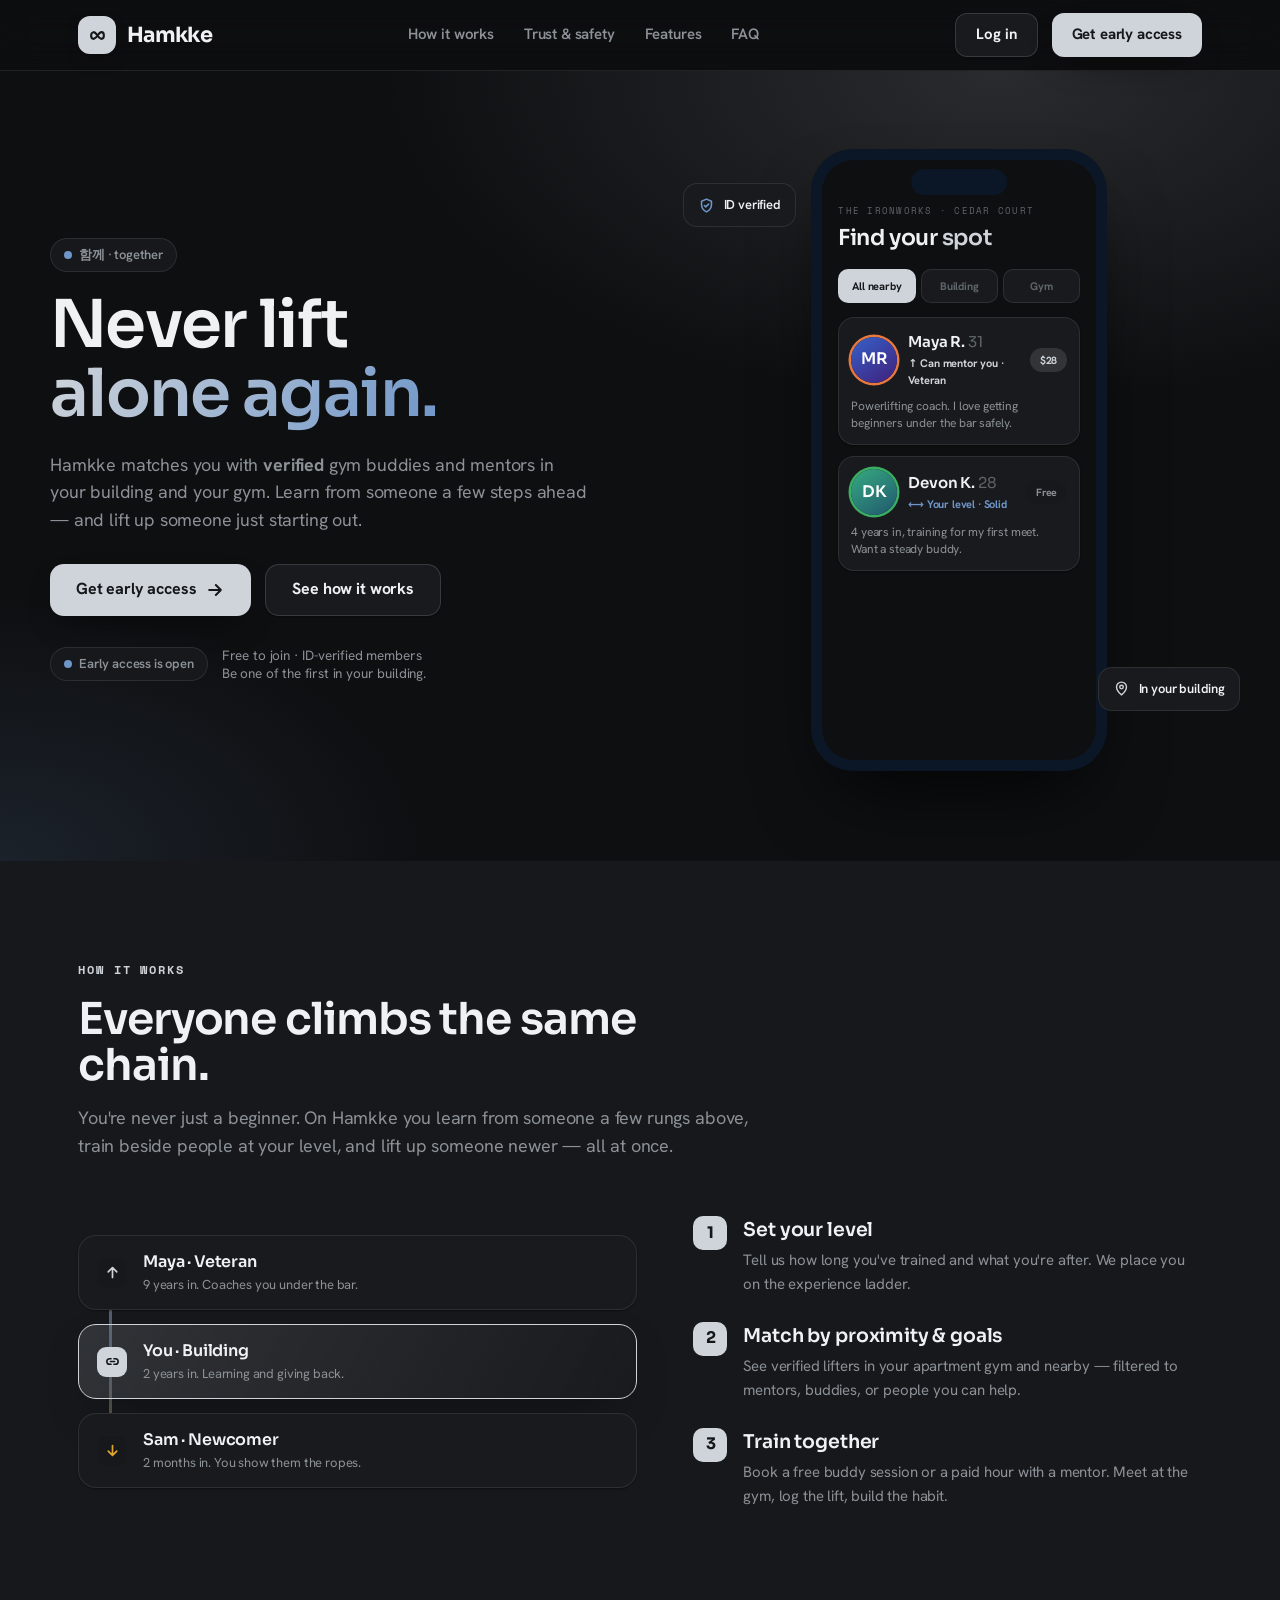
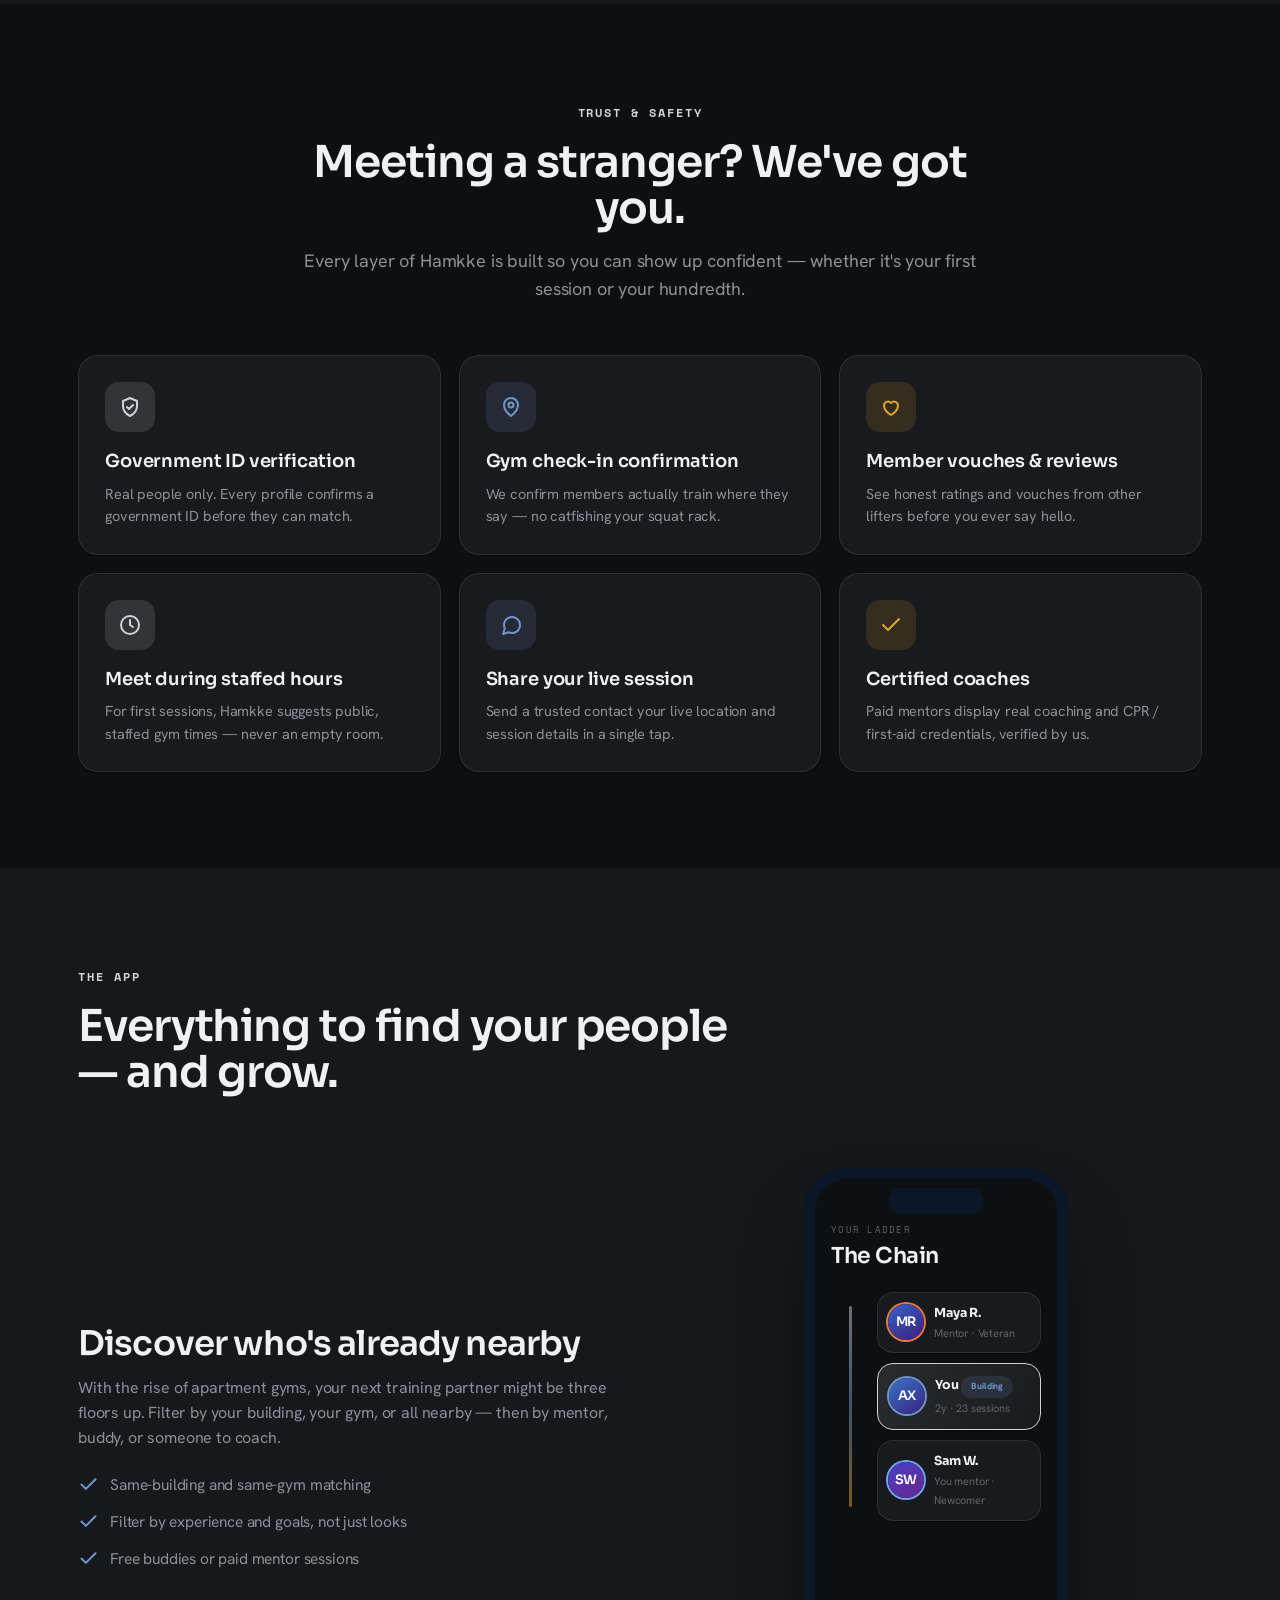
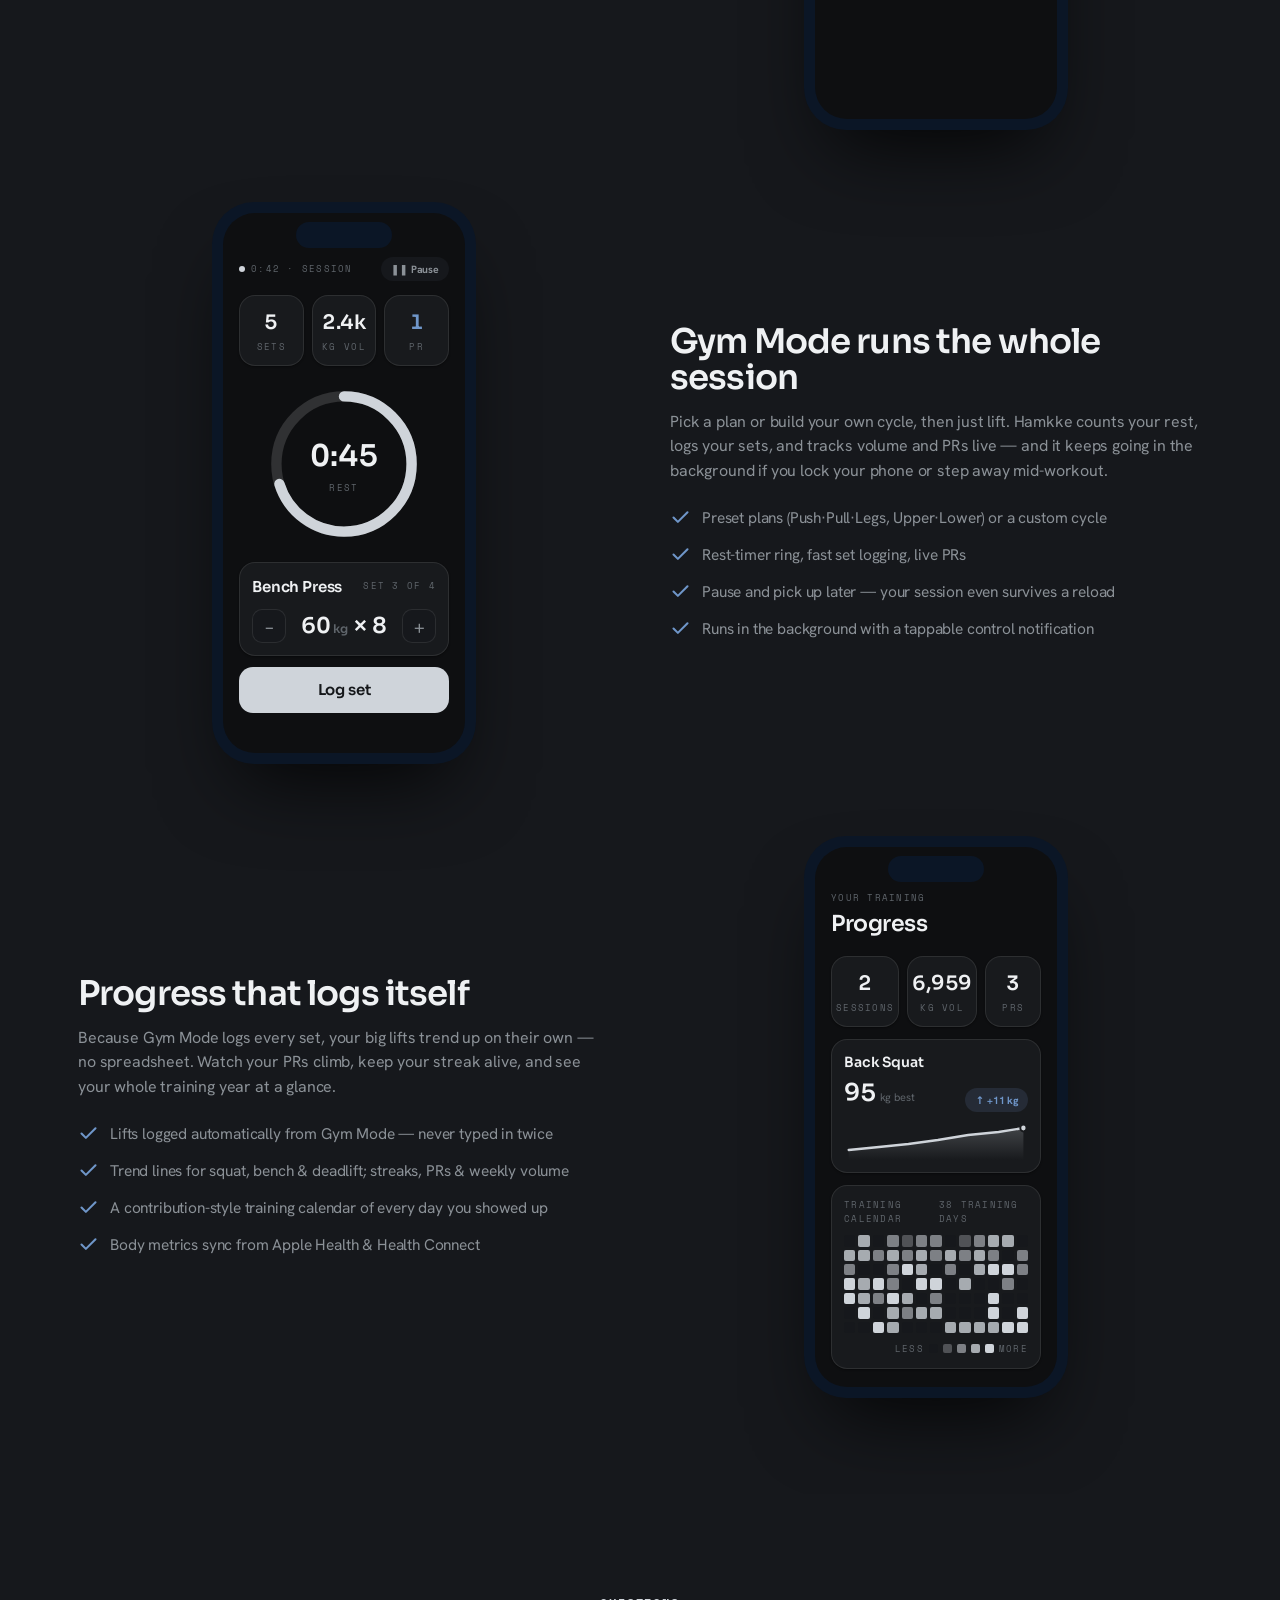
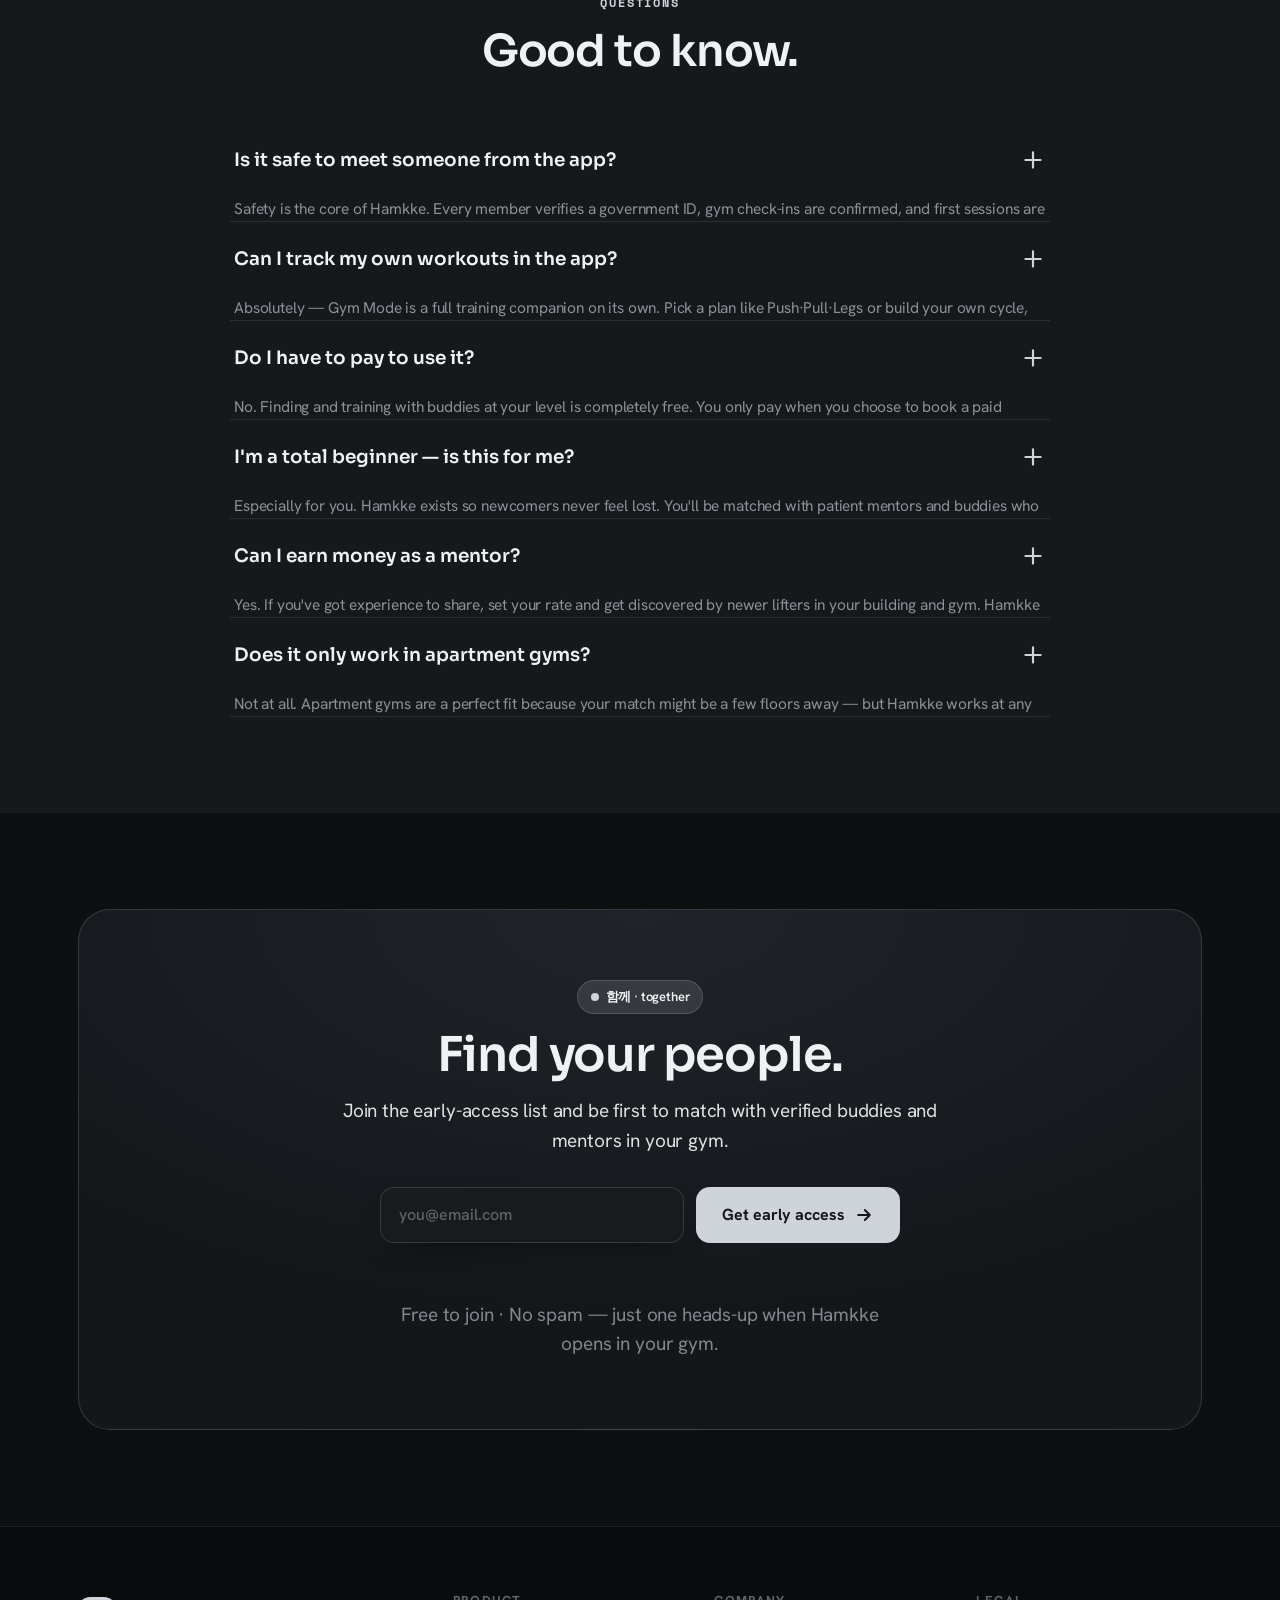
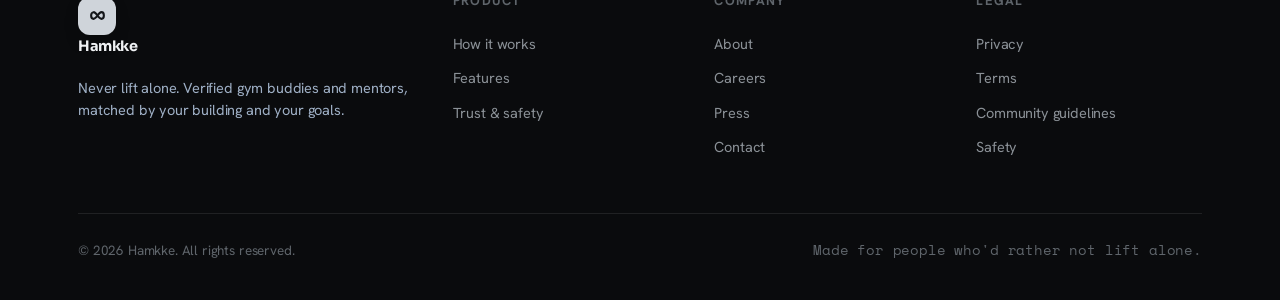
==== commit 0ef5c753: "content: showcase Gym Mode + training heatmap Reflects the app's new training features on the market" ====
--- a/index.html
+++ b/index.html
@@ -6,8 +6,6 @@
 <title>Hamkke — Never lift alone</title>
 <meta name="description" content="Hamkke matches you with verified gym buddies and mentors in your building and gym. Learn from someone above you, lift up someone newer. Never lift alone." />
 <meta name="theme-color" content="#0e0f11" />
-<link rel="canonical" href="https://hamkke.fit/" />
-<meta property="og:url" content="https://hamkke.fit/" />
 <link rel="icon" type="image/svg+xml" href="favicon.svg" />
 <link rel="apple-touch-icon" href="favicon.svg" />
 <meta property="og:title" content="Hamkke — Never lift alone" />
@@ -34,7 +32,7 @@
       <a href="#faq">FAQ</a>
     </nav>
     <div class="nav-cta">
-      <a class="btn btn-ghost btn-sm" href="contact.html">Contact</a>
+      <a class="btn btn-ghost btn-sm" href="#">Log in</a>
       <a class="btn btn-primary btn-sm" href="#get">Get early access</a>
       <button class="btn btn-ghost btn-sm nav-burger" id="burger" aria-label="Menu">
         <svg viewBox="0 0 24 24" width="20" height="20" fill="none" stroke="currentColor" stroke-width="2" stroke-linecap="round"><path d="M4 7h16M4 12h16M4 17h16"/></svg>
@@ -246,15 +244,69 @@
       </div>
     </div>
 
-    <!-- feature 2: progress -->
+    <!-- feature 2: gym mode -->
     <div class="feat flip reveal">
       <div>
-        <h3 class="display">Track every lift you make together</h3>
-        <p style="font-size:16px;color:var(--ink-2);margin-top:14px">Log your sets, watch your big lifts trend up, and keep your streak alive. Your progress lives right next to the people who helped you earn it.</p>
+        <h3 class="display">Gym Mode runs the whole session</h3>
+        <p style="font-size:16px;color:var(--ink-2);margin-top:14px">Pick a plan or build your own cycle, then just lift. Hamkke counts your rest, logs your sets, and tracks volume and PRs live — and it keeps going in the background if you lock your phone or step away mid-workout.</p>
         <ul>
-          <li><svg viewBox="0 0 24 24" fill="none" stroke="currentColor" stroke-width="2.4" stroke-linecap="round" stroke-linejoin="round"><path d="M4 12l5 5L20 6"/></svg>One-tap set logging with weight &amp; reps</li>
-          <li><svg viewBox="0 0 24 24" fill="none" stroke="currentColor" stroke-width="2.4" stroke-linecap="round" stroke-linejoin="round"><path d="M4 12l5 5L20 6"/></svg>Trend lines for squat, bench &amp; deadlift</li>
-          <li><svg viewBox="0 0 24 24" fill="none" stroke="currentColor" stroke-width="2.4" stroke-linecap="round" stroke-linejoin="round"><path d="M4 12l5 5L20 6"/></svg>Streaks, PRs and weekly volume</li>
+          <li><svg viewBox="0 0 24 24" fill="none" stroke="currentColor" stroke-width="2.4" stroke-linecap="round" stroke-linejoin="round"><path d="M4 12l5 5L20 6"/></svg>Preset plans (Push·Pull·Legs, Upper·Lower) or a custom cycle</li>
+          <li><svg viewBox="0 0 24 24" fill="none" stroke="currentColor" stroke-width="2.4" stroke-linecap="round" stroke-linejoin="round"><path d="M4 12l5 5L20 6"/></svg>Rest-timer ring, fast set logging, live PRs</li>
+          <li><svg viewBox="0 0 24 24" fill="none" stroke="currentColor" stroke-width="2.4" stroke-linecap="round" stroke-linejoin="round"><path d="M4 12l5 5L20 6"/></svg>Pause and pick up later — your session even survives a reload</li>
+          <li><svg viewBox="0 0 24 24" fill="none" stroke="currentColor" stroke-width="2.4" stroke-linecap="round" stroke-linejoin="round"><path d="M4 12l5 5L20 6"/></svg>Runs in the background with a tappable control notification</li>
+        </ul>
+      </div>
+      <div class="feat-art">
+        <div class="device" style="width:264px">
+          <div class="screen" style="height:540px">
+            <div class="screen-pad">
+              <div style="display:flex;align-items:center;justify-content:space-between;gap:8px">
+                <div class="m-eyebrow" style="display:flex;align-items:center;gap:6px"><span style="width:6px;height:6px;border-radius:50%;background:var(--accent);display:inline-block"></span>0:42 · session</div>
+                <span class="m-chip" style="background:var(--bg-soft);color:var(--ink-2)">❚❚ Pause</span>
+              </div>
+              <div style="display:flex;gap:8px;margin-top:14px">
+                <div class="m-card" style="flex:1;text-align:center;padding:11px 4px"><div class="num" style="font-size:20px">5</div><div class="m-eyebrow" style="margin-top:2px">sets</div></div>
+                <div class="m-card" style="flex:1;text-align:center;padding:11px 4px"><div class="num" style="font-size:20px">2.4k</div><div class="m-eyebrow" style="margin-top:2px">kg vol</div></div>
+                <div class="m-card" style="flex:1;text-align:center;padding:11px 4px"><div class="num" style="font-size:20px;color:var(--teal)">1</div><div class="m-eyebrow" style="margin-top:2px">PR</div></div>
+              </div>
+              <div style="position:relative;display:grid;place-items:center;margin-top:20px">
+                <svg viewBox="0 0 120 120" width="156" height="156">
+                  <circle cx="60" cy="60" r="52" fill="none" stroke="var(--line-2)" stroke-width="8"/>
+                  <circle cx="60" cy="60" r="52" fill="none" stroke="var(--accent)" stroke-width="8" stroke-linecap="round" stroke-dasharray="327" stroke-dashoffset="98" transform="rotate(-90 60 60)"/>
+                </svg>
+                <div style="position:absolute;text-align:center">
+                  <div class="num" style="font-size:30px">0:45</div>
+                  <div class="m-eyebrow" style="margin-top:1px">rest</div>
+                </div>
+              </div>
+              <div class="m-card" style="margin-top:20px">
+                <div style="display:flex;justify-content:space-between;align-items:center">
+                  <div style="font-family:var(--f-display);font-weight:600;font-size:15px">Bench Press</div>
+                  <span class="m-eyebrow">Set 3 of 4</span>
+                </div>
+                <div style="display:flex;align-items:center;justify-content:space-between;margin-top:11px;gap:8px">
+                  <span class="step">−</span>
+                  <div class="num" style="font-size:22px">60<span style="font-size:12px;color:var(--ink-3)"> kg</span> × 8</div>
+                  <span class="step">+</span>
+                </div>
+              </div>
+              <div style="margin-top:11px;height:46px;border-radius:14px;background:var(--accent);color:var(--accent-ink);display:grid;place-items:center;font-family:var(--f-display);font-weight:600;font-size:15px">Log set</div>
+            </div>
+          </div>
+        </div>
+      </div>
+    </div>
+
+    <!-- feature 3: progress -->
+    <div class="feat reveal">
+      <div>
+        <h3 class="display">Progress that logs itself</h3>
+        <p style="font-size:16px;color:var(--ink-2);margin-top:14px">Because Gym Mode logs every set, your big lifts trend up on their own — no spreadsheet. Watch your PRs climb, keep your streak alive, and see your whole training year at a glance.</p>
+        <ul>
+          <li><svg viewBox="0 0 24 24" fill="none" stroke="currentColor" stroke-width="2.4" stroke-linecap="round" stroke-linejoin="round"><path d="M4 12l5 5L20 6"/></svg>Lifts logged automatically from Gym Mode — never typed in twice</li>
+          <li><svg viewBox="0 0 24 24" fill="none" stroke="currentColor" stroke-width="2.4" stroke-linecap="round" stroke-linejoin="round"><path d="M4 12l5 5L20 6"/></svg>Trend lines for squat, bench &amp; deadlift; streaks, PRs &amp; weekly volume</li>
+          <li><svg viewBox="0 0 24 24" fill="none" stroke="currentColor" stroke-width="2.4" stroke-linecap="round" stroke-linejoin="round"><path d="M4 12l5 5L20 6"/></svg>A contribution-style training calendar of every day you showed up</li>
+          <li><svg viewBox="0 0 24 24" fill="none" stroke="currentColor" stroke-width="2.4" stroke-linecap="round" stroke-linejoin="round"><path d="M4 12l5 5L20 6"/></svg>Body metrics sync from Apple Health &amp; Health Connect</li>
         </ul>
       </div>
       <div class="feat-art">
@@ -281,15 +333,20 @@
                 </svg>
               </div>
               <div class="m-card" style="margin-top:12px">
-                <div style="display:flex;justify-content:space-between;align-items:flex-end">
-                  <div><div style="font-family:var(--f-display);font-weight:600;font-size:14px">Deadlift</div><div style="margin-top:2px"><span class="num" style="font-size:24px">120</span> <span style="font-size:11px;color:var(--ink-3)">kg best</span></div></div>
-                  <span class="m-chip" style="background:var(--teal-soft);color:var(--teal)">↑ +18 kg</span>
-                </div>
-                <svg class="m-spark" viewBox="0 0 200 40" preserveAspectRatio="none" style="margin-top:8px">
-                  <polygon points="5,40 5,32 38,28 70,25 102,21 135,16 168,11 195,7 195,40" fill="url(#sg)"/>
-                  <polyline points="5,32 38,28 70,25 102,21 135,16 168,11 195,7" fill="none" stroke="var(--accent)" stroke-width="2.4" stroke-linecap="round" stroke-linejoin="round"/>
-                  <circle cx="195" cy="7" r="3.4" fill="var(--accent)" stroke="var(--bg-2)" stroke-width="2"/>
-                </svg>
+                <div style="display:flex;justify-content:space-between;align-items:center">
+                  <div class="m-eyebrow">Training calendar</div>
+                  <div class="m-eyebrow">38 training days</div>
+                </div>
+                <div class="m-heat" data-heat style="margin-top:9px"></div>
+                <div style="display:flex;align-items:center;justify-content:flex-end;gap:5px;margin-top:9px">
+                  <span class="m-eyebrow">less</span>
+                  <span class="hk" style="background:var(--bg-soft)"></span>
+                  <span class="hk" style="background:rgba(207,212,218,0.3)"></span>
+                  <span class="hk" style="background:rgba(207,212,218,0.55)"></span>
+                  <span class="hk" style="background:rgba(207,212,218,0.78)"></span>
+                  <span class="hk" style="background:var(--accent)"></span>
+                  <span class="m-eyebrow">more</span>
+                </div>
               </div>
             </div>
           </div>
@@ -310,6 +367,10 @@
       <div class="qa">
         <button>Is it safe to meet someone from the app?<svg class="chev" viewBox="0 0 24 24" fill="none" stroke="currentColor" stroke-width="2" stroke-linecap="round"><path d="M12 5v14M5 12h14"/></svg></button>
         <div class="ans"><p>Safety is the core of Hamkke. Every member verifies a government ID, gym check-ins are confirmed, and first sessions are suggested during staffed, public gym hours. You can share your live session with a trusted contact in one tap, and read vouches and reviews before you match.</p></div>
+      </div>
+      <div class="qa">
+        <button>Can I track my own workouts in the app?<svg class="chev" viewBox="0 0 24 24" fill="none" stroke="currentColor" stroke-width="2" stroke-linecap="round"><path d="M12 5v14M5 12h14"/></svg></button>
+        <div class="ans"><p>Absolutely — Gym Mode is a full training companion on its own. Pick a plan like Push·Pull·Legs or build your own cycle, then lift: it runs the rest timer, logs each set, and tracks your volume and PRs live. Pause and pick up later, and it keeps going in the background with a tappable control notification. Everything flows straight into Progress, so your lifts and streak update themselves — no double entry.</p></div>
       </div>
       <div class="qa">
         <button>Do I have to pay to use it?<svg class="chev" viewBox="0 0 24 24" fill="none" stroke="currentColor" stroke-width="2" stroke-linecap="round"><path d="M12 5v14M5 12h14"/></svg></button>
@@ -373,11 +434,11 @@
       </div>
       <div>
         <h5>Company</h5>
-        <a href="about.html">About</a><a href="contact.html">Contact</a>
+        <a href="#">About</a><a href="#">Careers</a><a href="#">Press</a><a href="#">Contact</a>
       </div>
       <div>
         <h5>Legal</h5>
-        <a href="privacy.html">Privacy</a><a href="terms.html">Terms</a><a href="safety.html">Safety</a>
+        <a href="#">Privacy</a><a href="#">Terms</a><a href="#">Community guidelines</a><a href="#">Safety</a>
       </div>
     </div>
     <div class="foot-bottom">
--- a/site.css
+++ b/site.css
@@ -160,6 +160,12 @@
 .m-seg > div.on { background: var(--accent); color: var(--accent-ink); border-color: transparent; }
 .m-chip { display: inline-flex; padding: 4px 10px; border-radius: 999px; font-size: 10.5px; font-weight: 700; }
 .m-spark { width: 100%; height: 40px; display: block; }
+/* Gym Mode stepper +/- buttons */
+.step { width: 34px; height: 34px; border-radius: 10px; border: 1px solid var(--line); background: var(--bg-soft); color: var(--ink-2); display: grid; place-items: center; font-size: 19px; line-height: 1; flex: none; }
+/* Training-calendar heatmap (GitHub-contributions style) */
+.m-heat { display: grid; grid-template-columns: repeat(13, 1fr); gap: 3px; }
+.m-heat span { aspect-ratio: 1; border-radius: 2px; background: var(--bg-soft); }
+.hk { width: 9px; height: 9px; border-radius: 2px; display: inline-block; }
 
 /* ─── sections ─── */
 section { position: relative; }
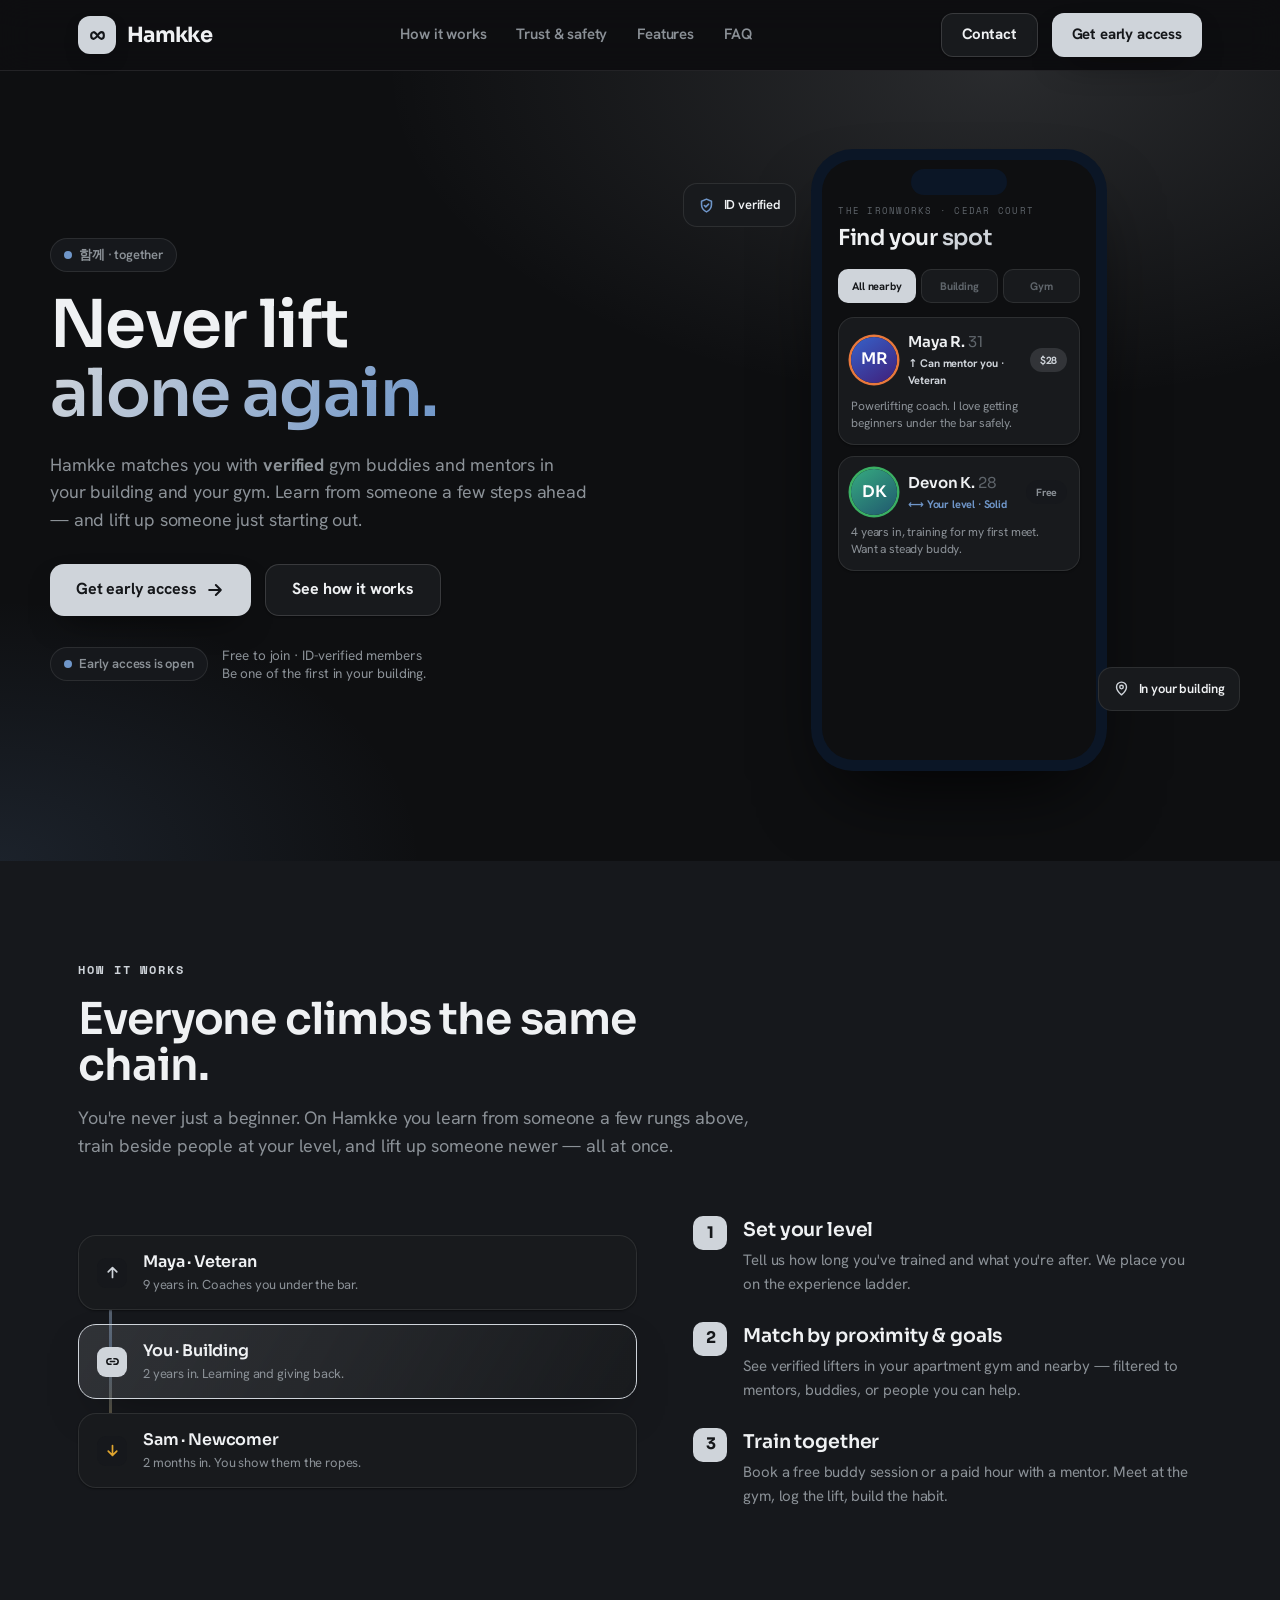
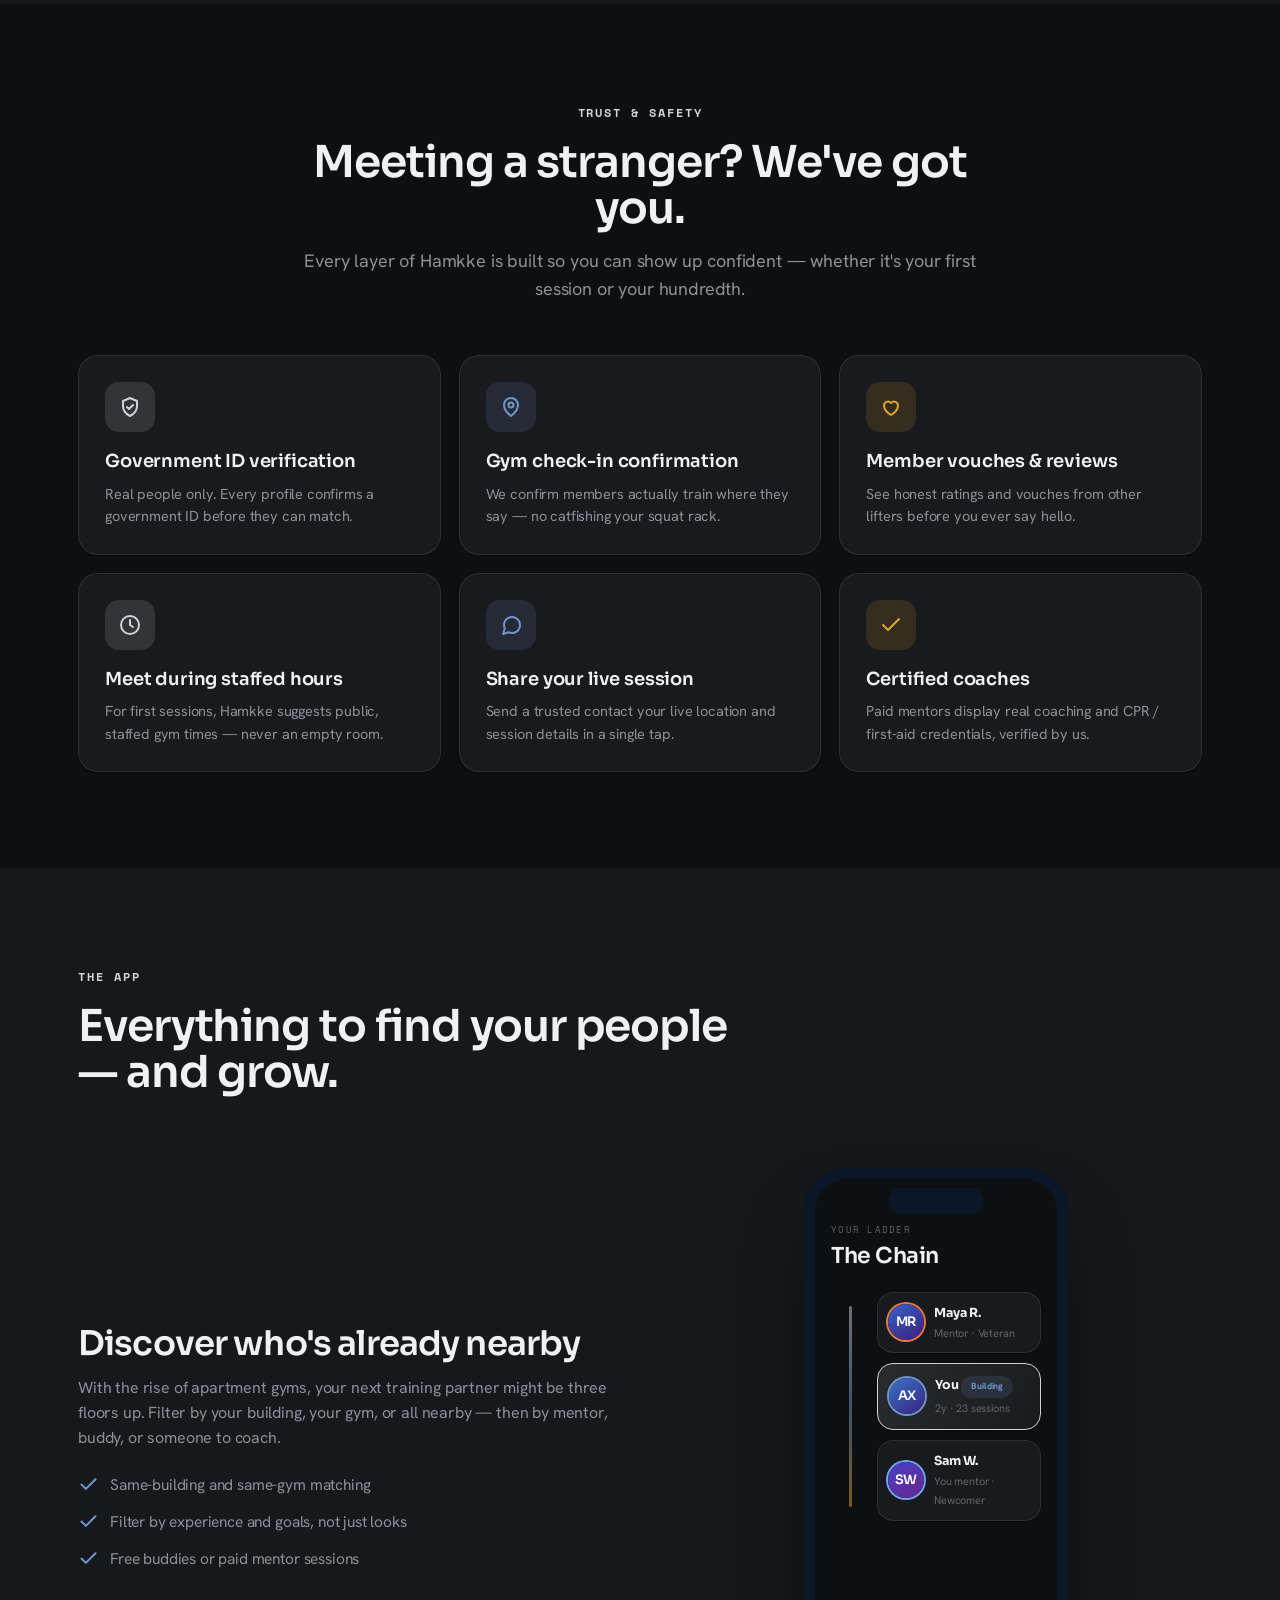
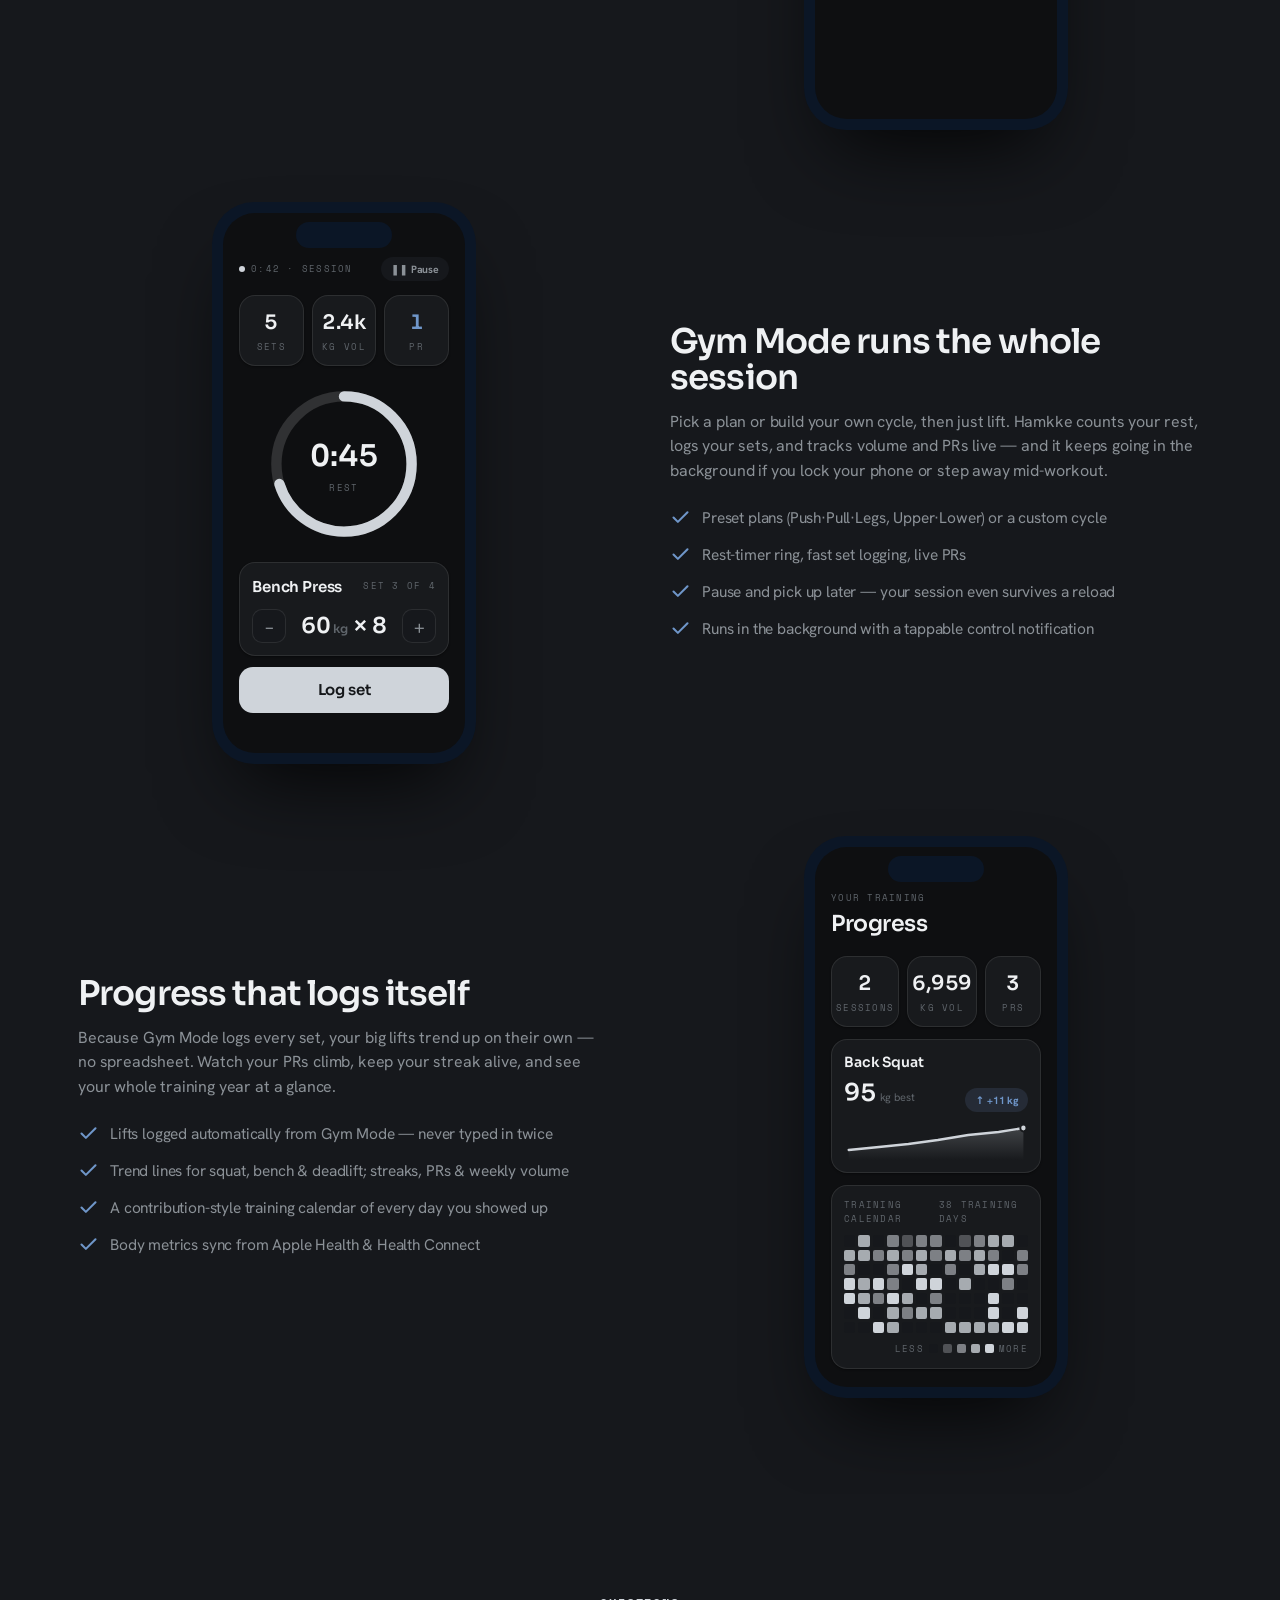
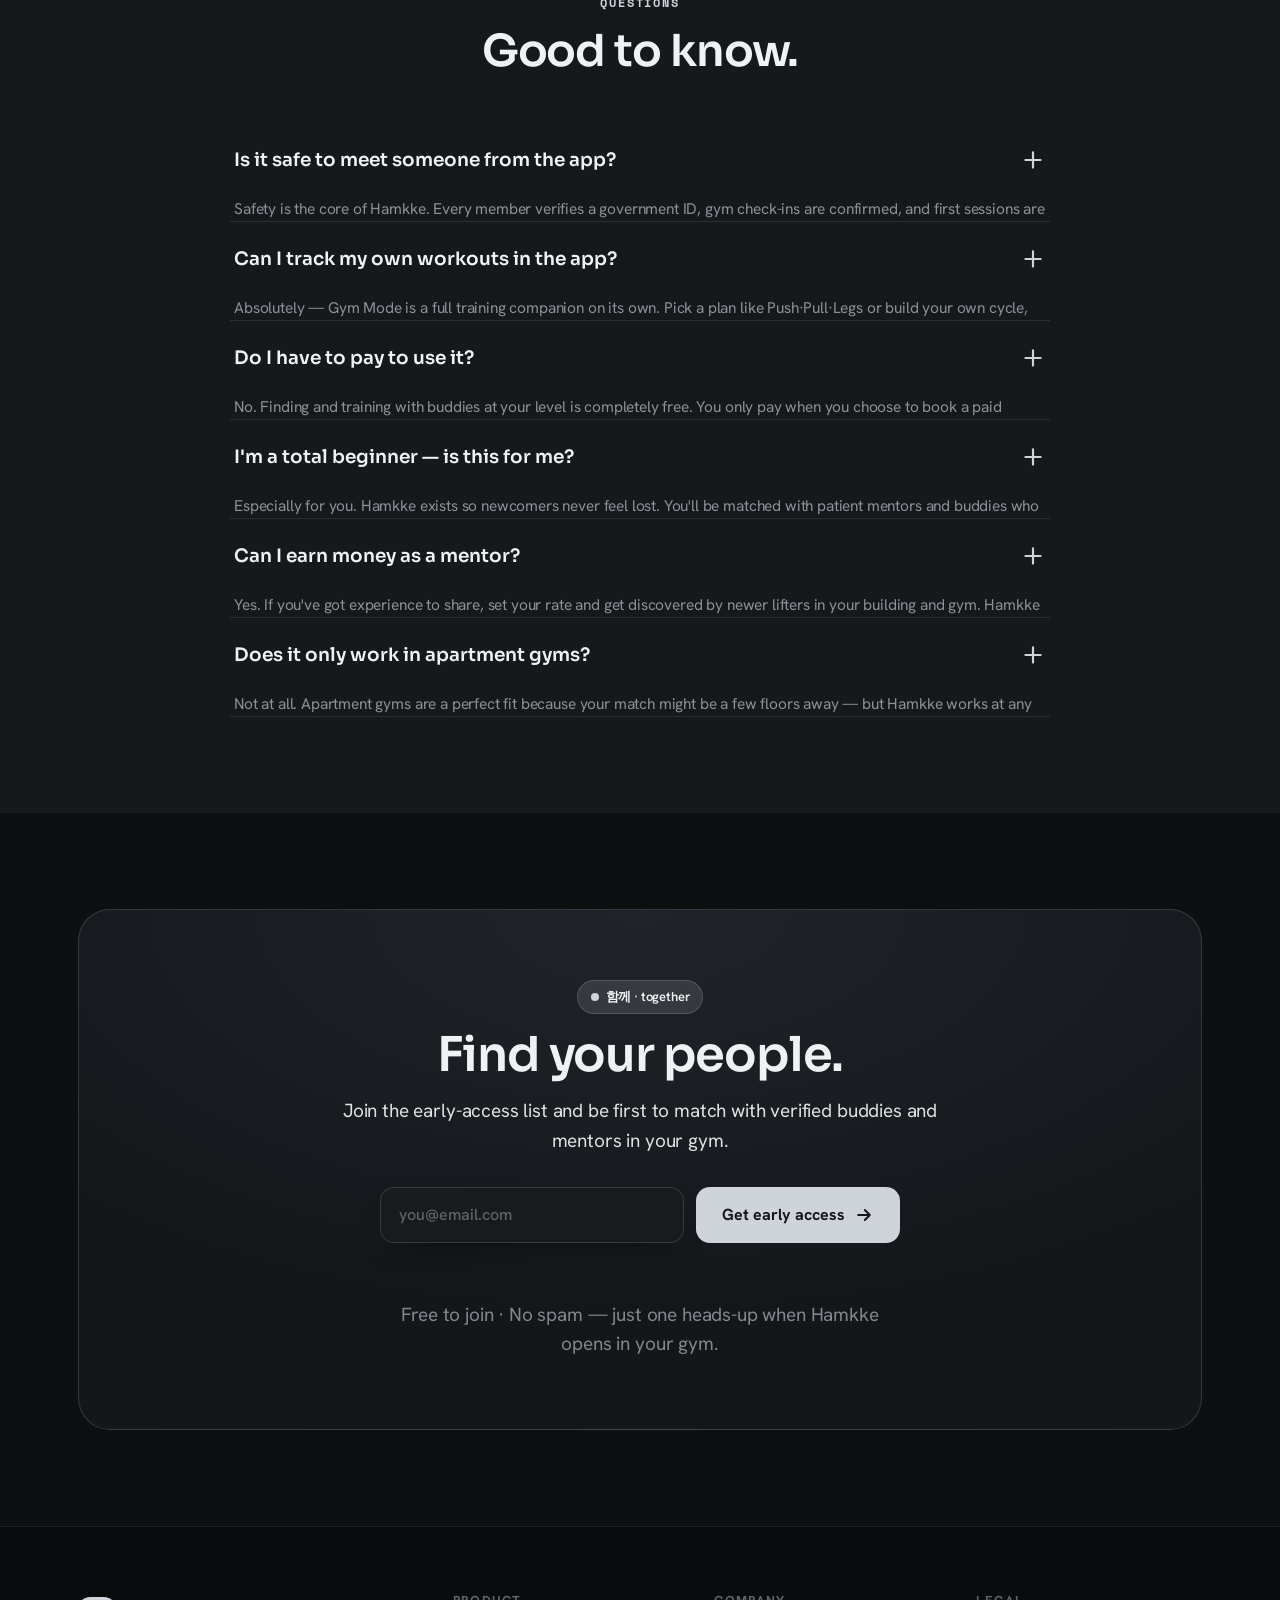
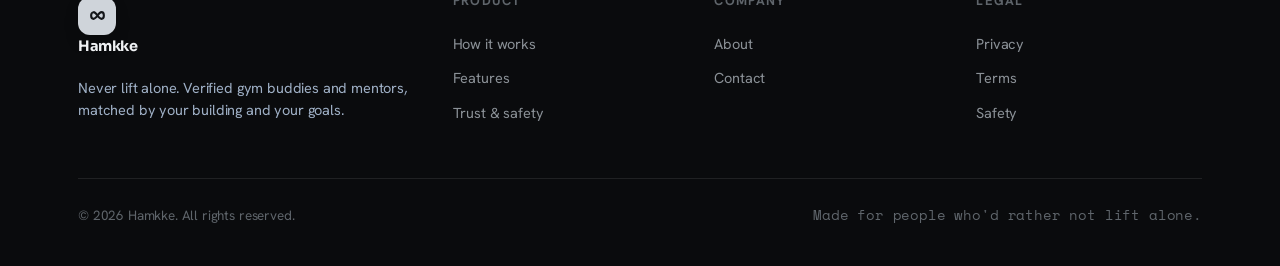
==== commit d347d951: "Merge remote-tracking branch 'origin/main'" ====
--- a/index.html
+++ b/index.html
@@ -6,6 +6,8 @@
 <title>Hamkke — Never lift alone</title>
 <meta name="description" content="Hamkke matches you with verified gym buddies and mentors in your building and gym. Learn from someone above you, lift up someone newer. Never lift alone." />
 <meta name="theme-color" content="#0e0f11" />
+<link rel="canonical" href="https://hamkke.fit/" />
+<meta property="og:url" content="https://hamkke.fit/" />
 <link rel="icon" type="image/svg+xml" href="favicon.svg" />
 <link rel="apple-touch-icon" href="favicon.svg" />
 <meta property="og:title" content="Hamkke — Never lift alone" />
@@ -32,7 +34,7 @@
       <a href="#faq">FAQ</a>
     </nav>
     <div class="nav-cta">
-      <a class="btn btn-ghost btn-sm" href="#">Log in</a>
+      <a class="btn btn-ghost btn-sm" href="contact.html">Contact</a>
       <a class="btn btn-primary btn-sm" href="#get">Get early access</a>
       <button class="btn btn-ghost btn-sm nav-burger" id="burger" aria-label="Menu">
         <svg viewBox="0 0 24 24" width="20" height="20" fill="none" stroke="currentColor" stroke-width="2" stroke-linecap="round"><path d="M4 7h16M4 12h16M4 17h16"/></svg>
@@ -434,11 +436,11 @@
       </div>
       <div>
         <h5>Company</h5>
-        <a href="#">About</a><a href="#">Careers</a><a href="#">Press</a><a href="#">Contact</a>
+        <a href="about.html">About</a><a href="contact.html">Contact</a>
       </div>
       <div>
         <h5>Legal</h5>
-        <a href="#">Privacy</a><a href="#">Terms</a><a href="#">Community guidelines</a><a href="#">Safety</a>
+        <a href="privacy.html">Privacy</a><a href="terms.html">Terms</a><a href="safety.html">Safety</a>
       </div>
     </div>
     <div class="foot-bottom">
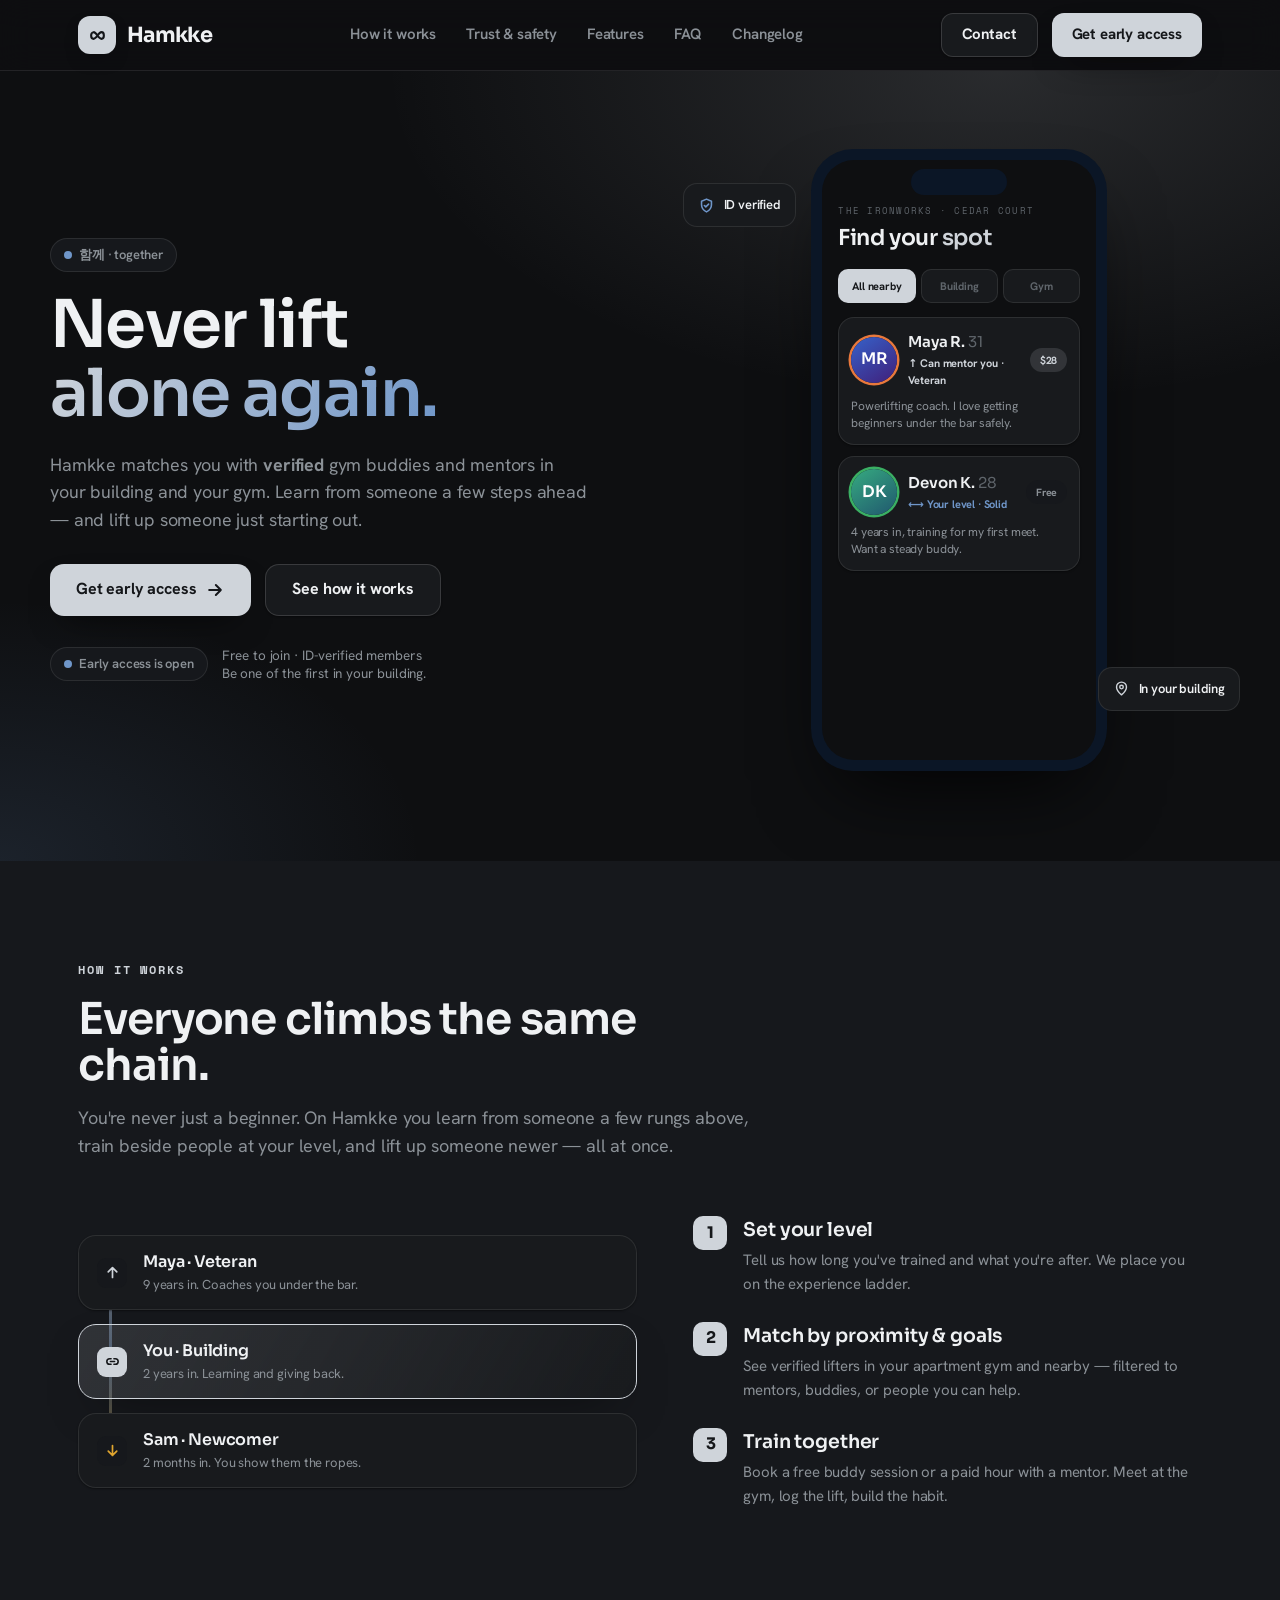
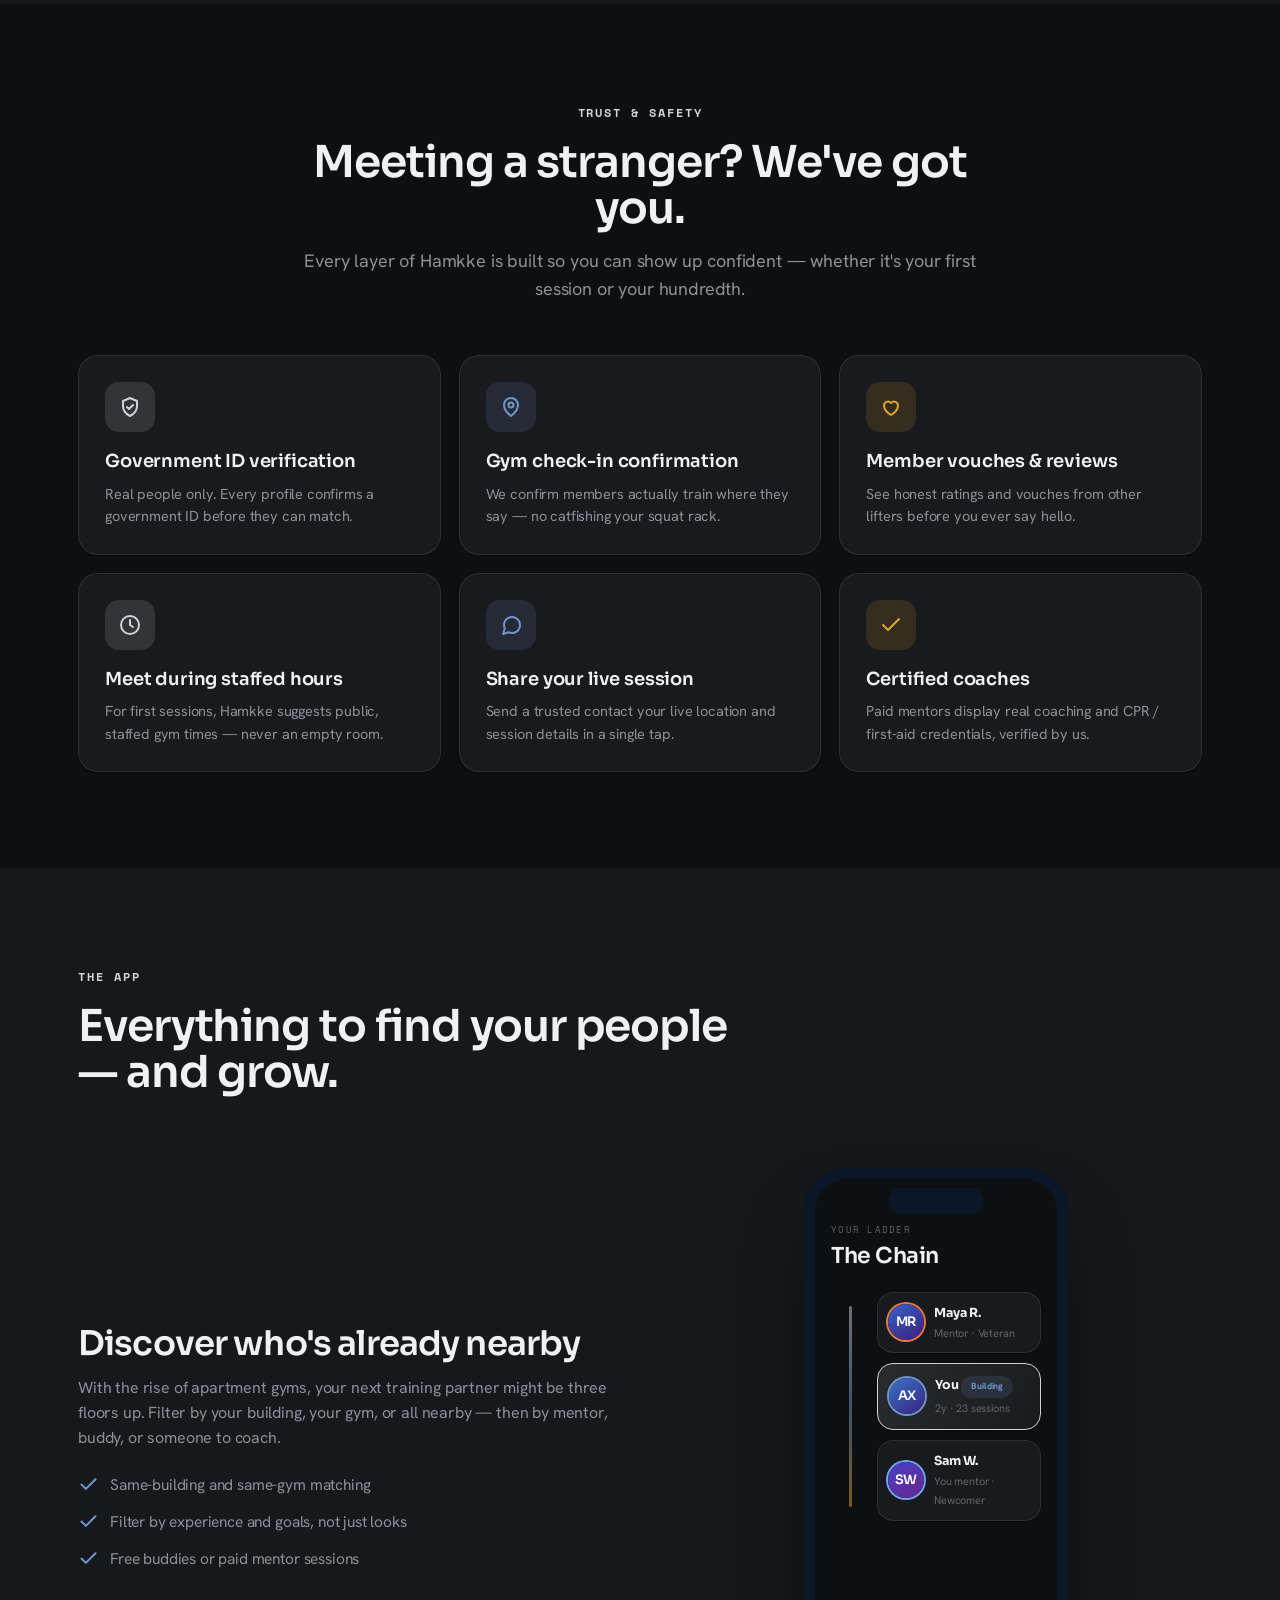
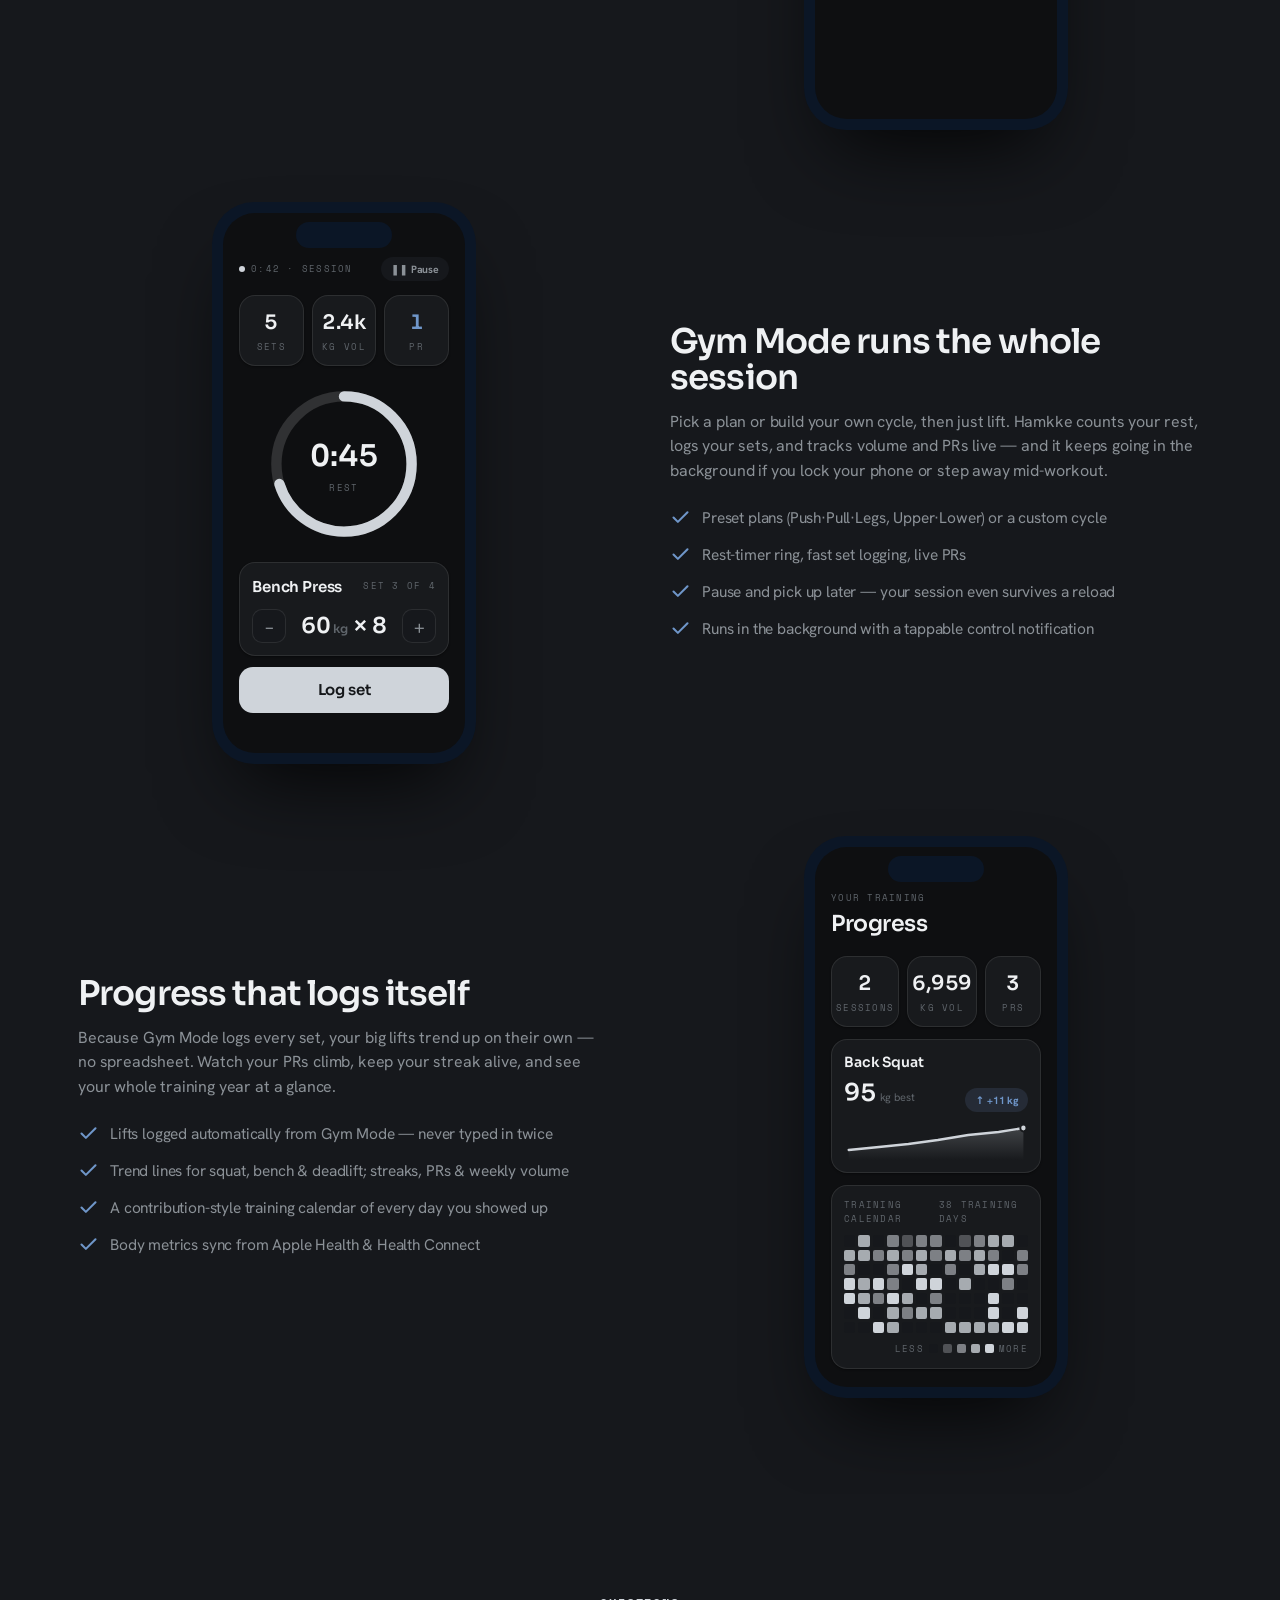
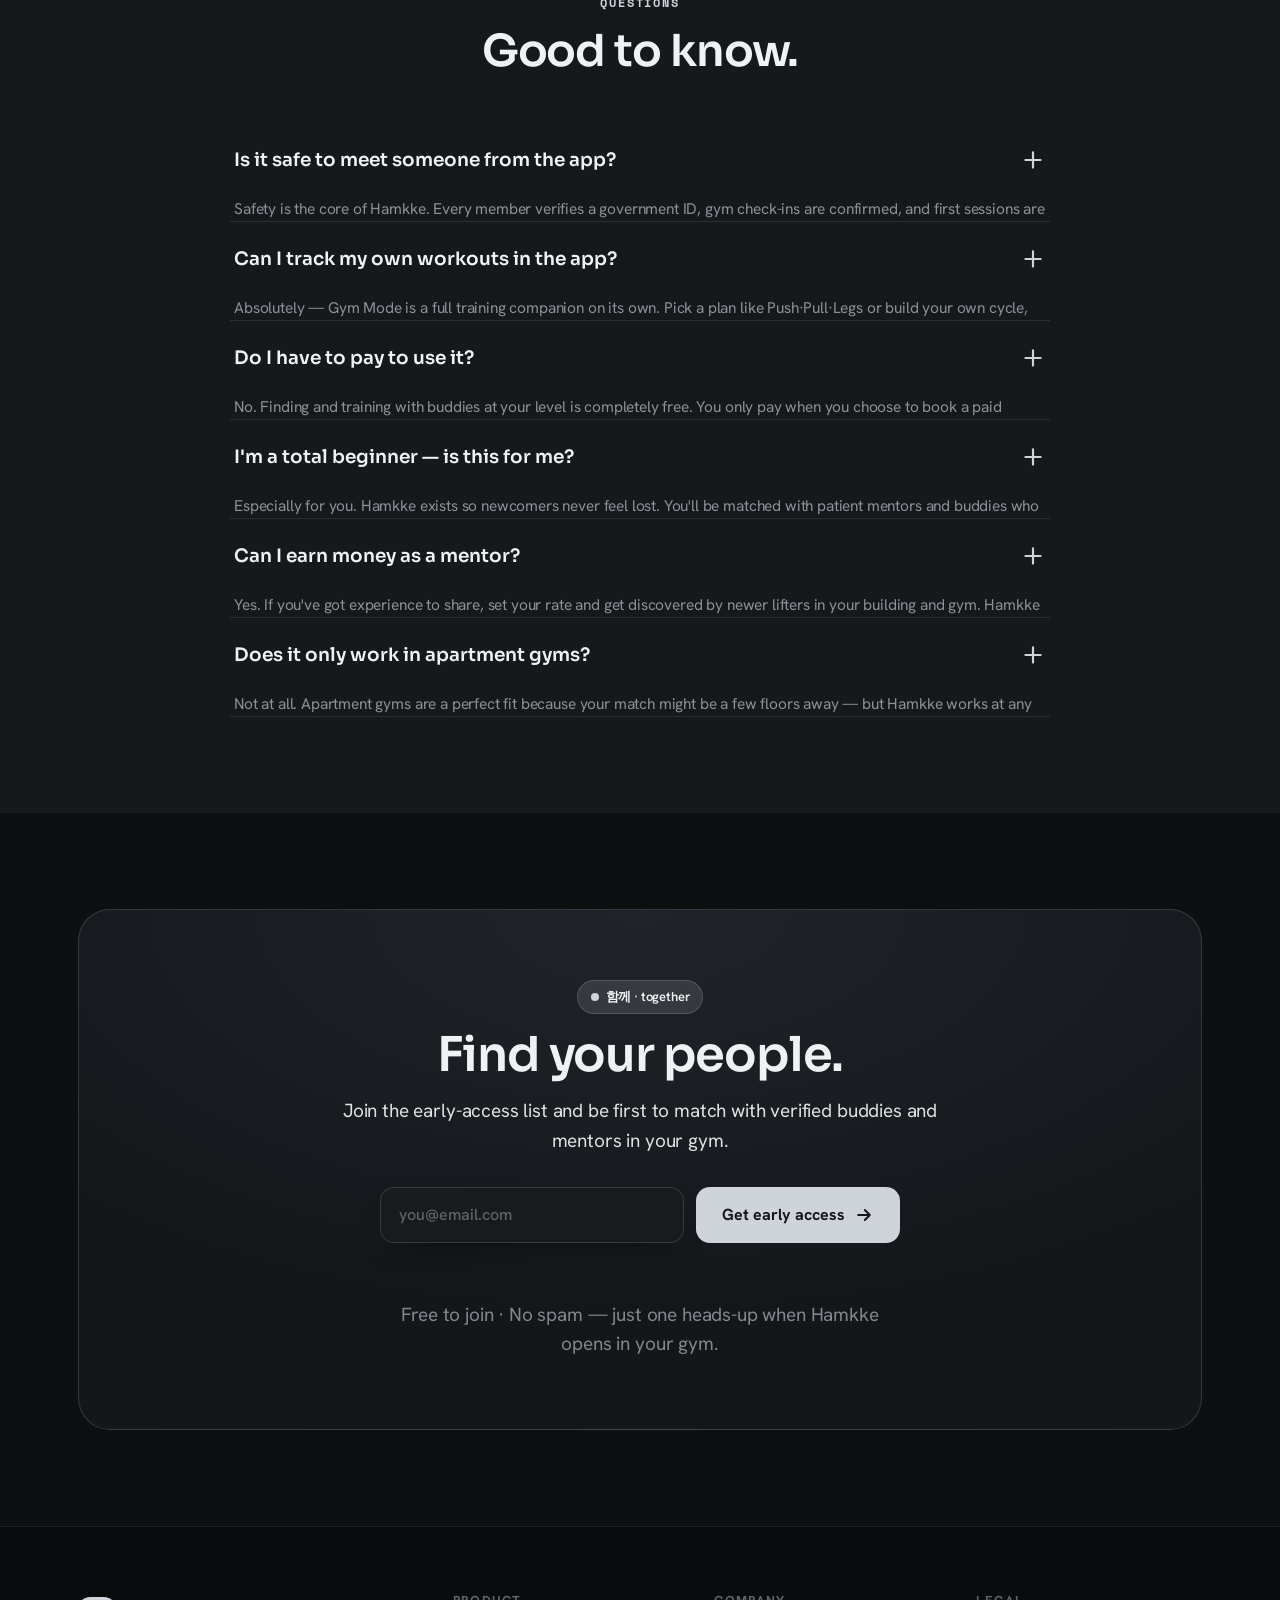
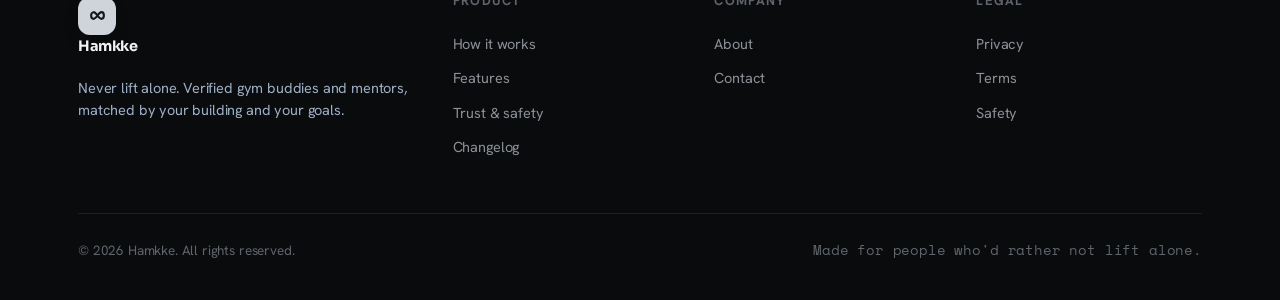
==== commit b70a12b0: "Add changelog page Co-Authored-By: Claude Opus 4.8 <noreply@anthropic.com>" ====
--- a/index.html
+++ b/index.html
@@ -32,6 +32,7 @@
       <a href="#trust">Trust &amp; safety</a>
       <a href="#features">Features</a>
       <a href="#faq">FAQ</a>
+      <a href="changelog.html">Changelog</a>
     </nav>
     <div class="nav-cta">
       <a class="btn btn-ghost btn-sm" href="contact.html">Contact</a>
@@ -432,7 +433,7 @@
       </div>
       <div>
         <h5>Product</h5>
-        <a href="#how">How it works</a><a href="#features">Features</a><a href="#trust">Trust &amp; safety</a>
+        <a href="#how">How it works</a><a href="#features">Features</a><a href="#trust">Trust &amp; safety</a><a href="changelog.html">Changelog</a>
       </div>
       <div>
         <h5>Company</h5>
--- a/site.css
+++ b/site.css
@@ -347,3 +347,83 @@
   .signup-row { flex-direction: column; }
   .signup-btn { width: 100%; }
 }
+
+/* ─── changelog ─────────────────────────────────────────────────
+   /changelog page: a version timeline with a sticky release index.
+   Reuses the brand tokens; entries deep-link by version (#v1.0.0). */
+.nav-links a.active, .nav-links a[aria-current="page"] { color: var(--ink); }
+
+.log-head { max-width: 720px; }
+.log-head .lead-sub { font-size: 18px; color: var(--ink-2); margin-top: 16px; text-wrap: pretty; }
+
+.changelog { display: grid; grid-template-columns: 216px 1fr; gap: 56px; align-items: start; margin-top: 52px; }
+
+/* sticky release index (left rail) */
+.log-index { position: sticky; top: 100px; display: flex; flex-direction: column; gap: 2px; }
+.log-index .eyebrow { margin: 0 0 12px 12px; }
+.log-index a {
+  display: flex; align-items: baseline; justify-content: space-between; gap: 10px;
+  padding: 9px 12px; border-radius: 10px; border: 1px solid transparent;
+  color: var(--ink-2); font-weight: 600; font-size: 14.5px;
+  transition: background .15s ease, color .15s ease, border-color .15s ease;
+}
+.log-index a:hover { background: var(--bg-2); color: var(--ink); }
+.log-index a.active { background: var(--bg-2); color: var(--ink); border-color: var(--line); }
+.log-index a .v { font-family: var(--f-display); letter-spacing: -0.01em; }
+.log-index a .d { font-family: var(--f-mono); font-size: 10.5px; letter-spacing: 0.04em; color: var(--ink-3); white-space: nowrap; }
+
+/* the timeline stream (right) */
+.log-stream { position: relative; }
+.log-stream::before {
+  content: ''; position: absolute; left: 7px; top: 12px; bottom: 40px; width: 2px;
+  background: linear-gradient(var(--accent), var(--teal) 55%, transparent); opacity: .4;
+}
+
+.release { position: relative; padding: 0 0 56px 40px; scroll-margin-top: 100px; }
+.release:last-child { padding-bottom: 8px; }
+.release::before {
+  content: ''; position: absolute; left: 0; top: 6px; width: 16px; height: 16px;
+  border-radius: 50%; background: var(--bg); border: 3px solid var(--accent);
+  box-shadow: 0 0 0 5px var(--bg);
+}
+.release.unreleased::before { border-color: var(--teal); }
+
+.release-head { display: flex; align-items: center; flex-wrap: wrap; gap: 10px 14px; }
+.release-v {
+  display: inline-flex; align-items: center; gap: 7px; color: var(--ink);
+  font-family: var(--f-display); font-weight: 600; font-size: 26px; letter-spacing: -0.02em;
+}
+.release-v .hash { color: var(--ink-3); opacity: 0; transition: opacity .15s ease; }
+.release-v:hover .hash, .release-v:focus-visible .hash { opacity: 1; color: var(--accent); }
+.release-date { font-family: var(--f-mono); font-size: 12px; letter-spacing: 0.08em; text-transform: uppercase; color: var(--ink-3); }
+.release-tag {
+  display: inline-flex; align-items: center; padding: 4px 11px; border-radius: 999px;
+  font-size: 11.5px; font-weight: 700; letter-spacing: 0.02em;
+  background: var(--accent-soft); color: var(--accent); border: 1px solid var(--line);
+}
+.release.unreleased .release-tag { background: var(--teal-soft); color: var(--teal); }
+.release-note { color: var(--ink-2); font-size: 16px; line-height: 1.55; margin-top: 12px; max-width: 64ch; }
+
+.cl-group { margin-top: 22px; }
+.cl-group.added      { --cat: var(--teal); }
+.cl-group.changed    { --cat: var(--teal); }
+.cl-group.fixed      { --cat: var(--accent); }
+.cl-group.security   { --cat: var(--gold); }
+.cl-group.deprecated { --cat: var(--gold); }
+.cl-group.removed    { --cat: #c46a5a; }
+.cl-group.maint      { --cat: var(--violet); }
+.cl-cat { display: inline-flex; align-items: center; gap: 8px; font-family: var(--f-mono); font-size: 11px; letter-spacing: 0.14em; text-transform: uppercase; font-weight: 700; color: var(--cat); }
+.cl-cat .dot { width: 8px; height: 8px; border-radius: 50%; background: var(--cat); flex: none; }
+.cl-list { list-style: none; padding: 0; margin: 12px 0 0; display: flex; flex-direction: column; gap: 9px; }
+.cl-list li { position: relative; padding-left: 22px; font-size: 15px; line-height: 1.5; color: var(--ink-2); }
+.cl-list li::before { content: ''; position: absolute; left: 4px; top: 8px; width: 6px; height: 6px; border-radius: 2px; background: var(--cat); opacity: .6; }
+.cl-list li b, .cl-list li strong { color: var(--ink); font-weight: 700; }
+.cl-list li code {
+  font-family: var(--f-mono); font-size: 12.5px; color: var(--accent);
+  background: var(--bg-soft); border: 1px solid var(--line); border-radius: 6px; padding: 1px 6px;
+}
+
+@media (max-width: 900px) {
+  .changelog { grid-template-columns: 1fr; gap: 0; margin-top: 36px; }
+  .log-index { display: none; }
+}
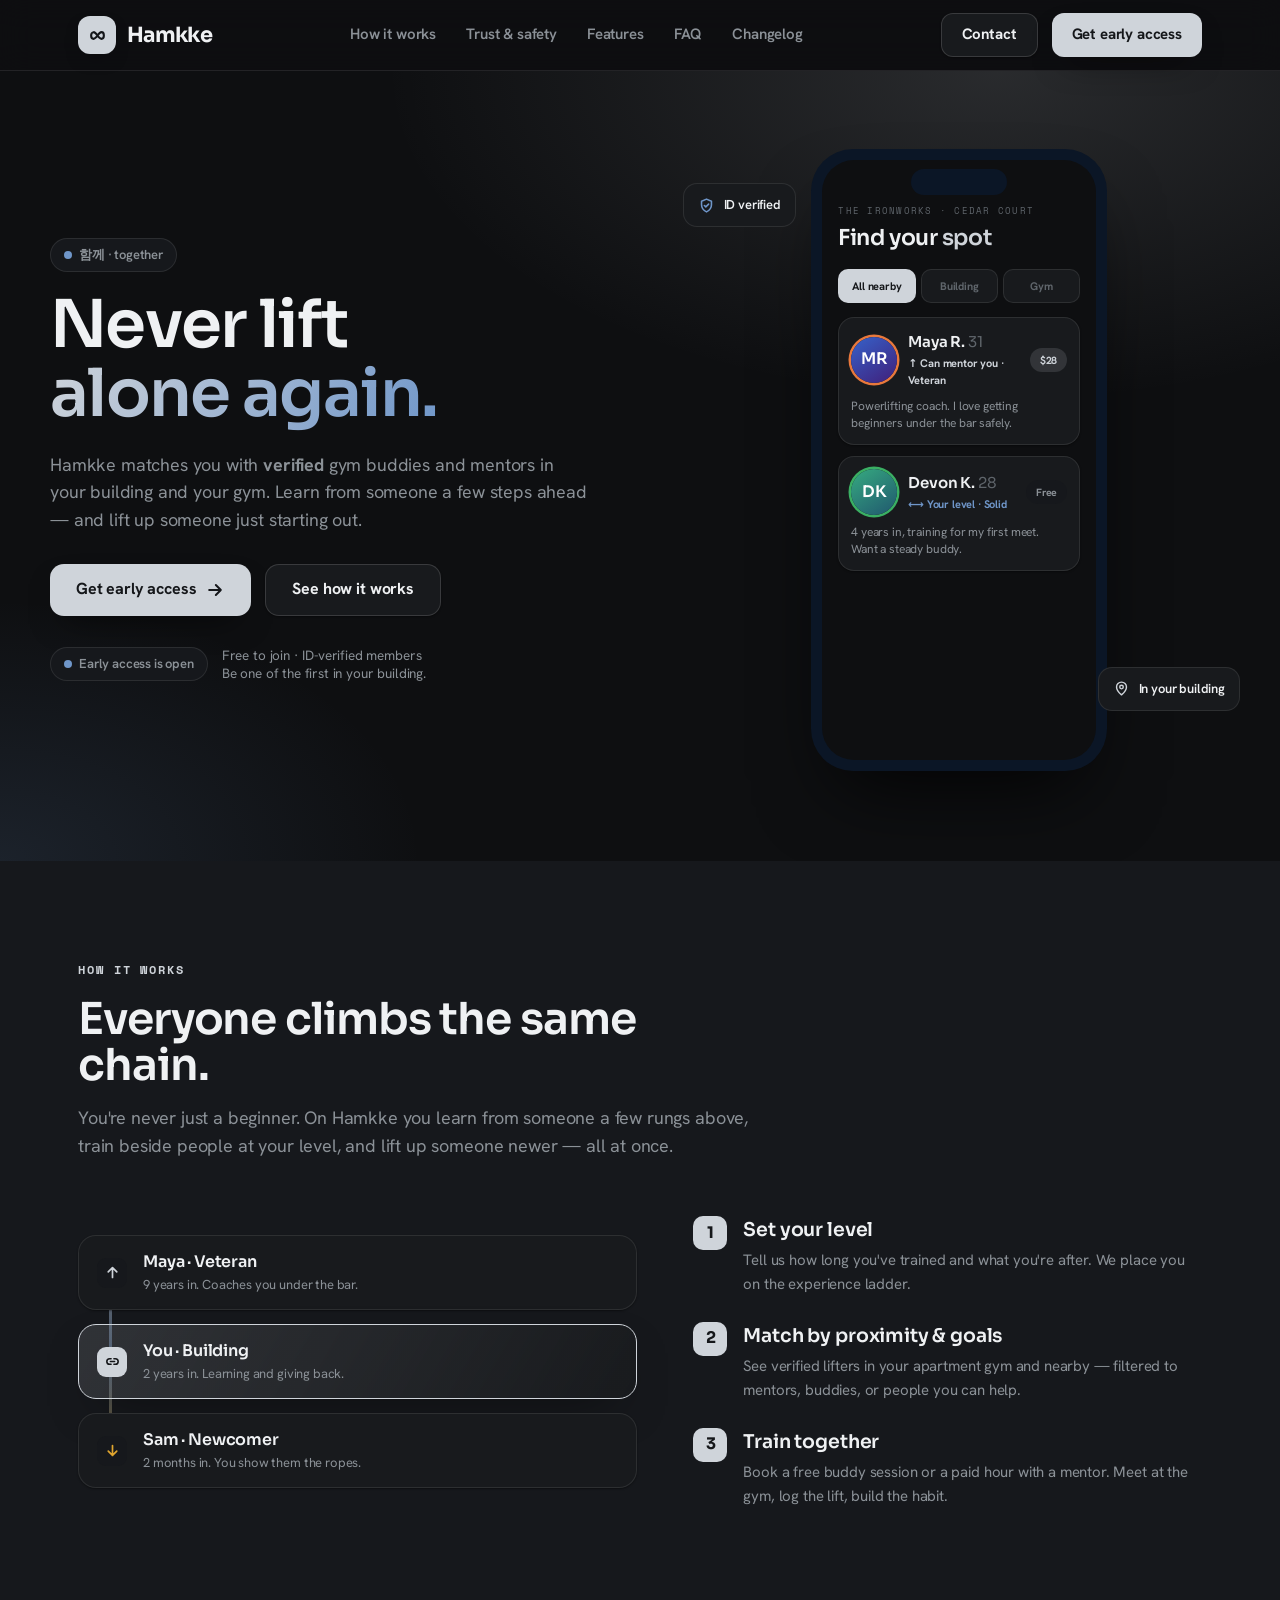
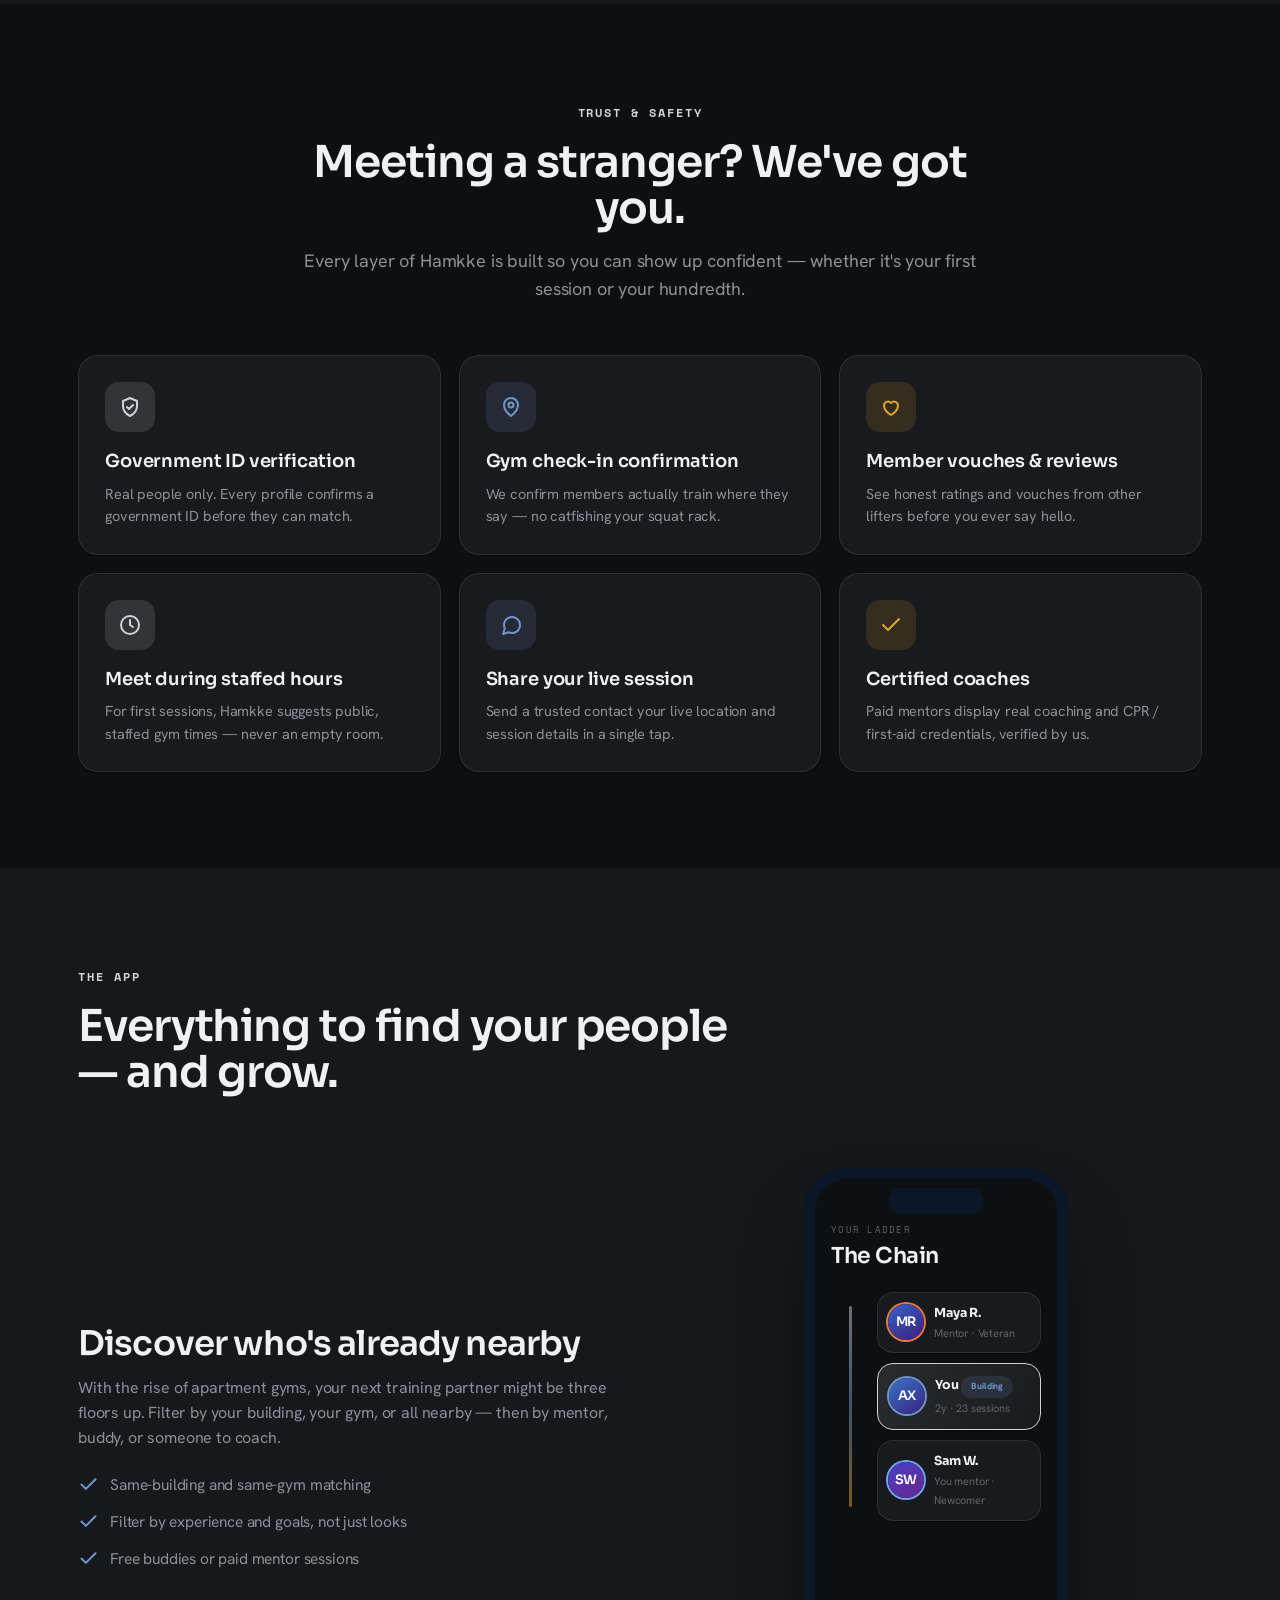
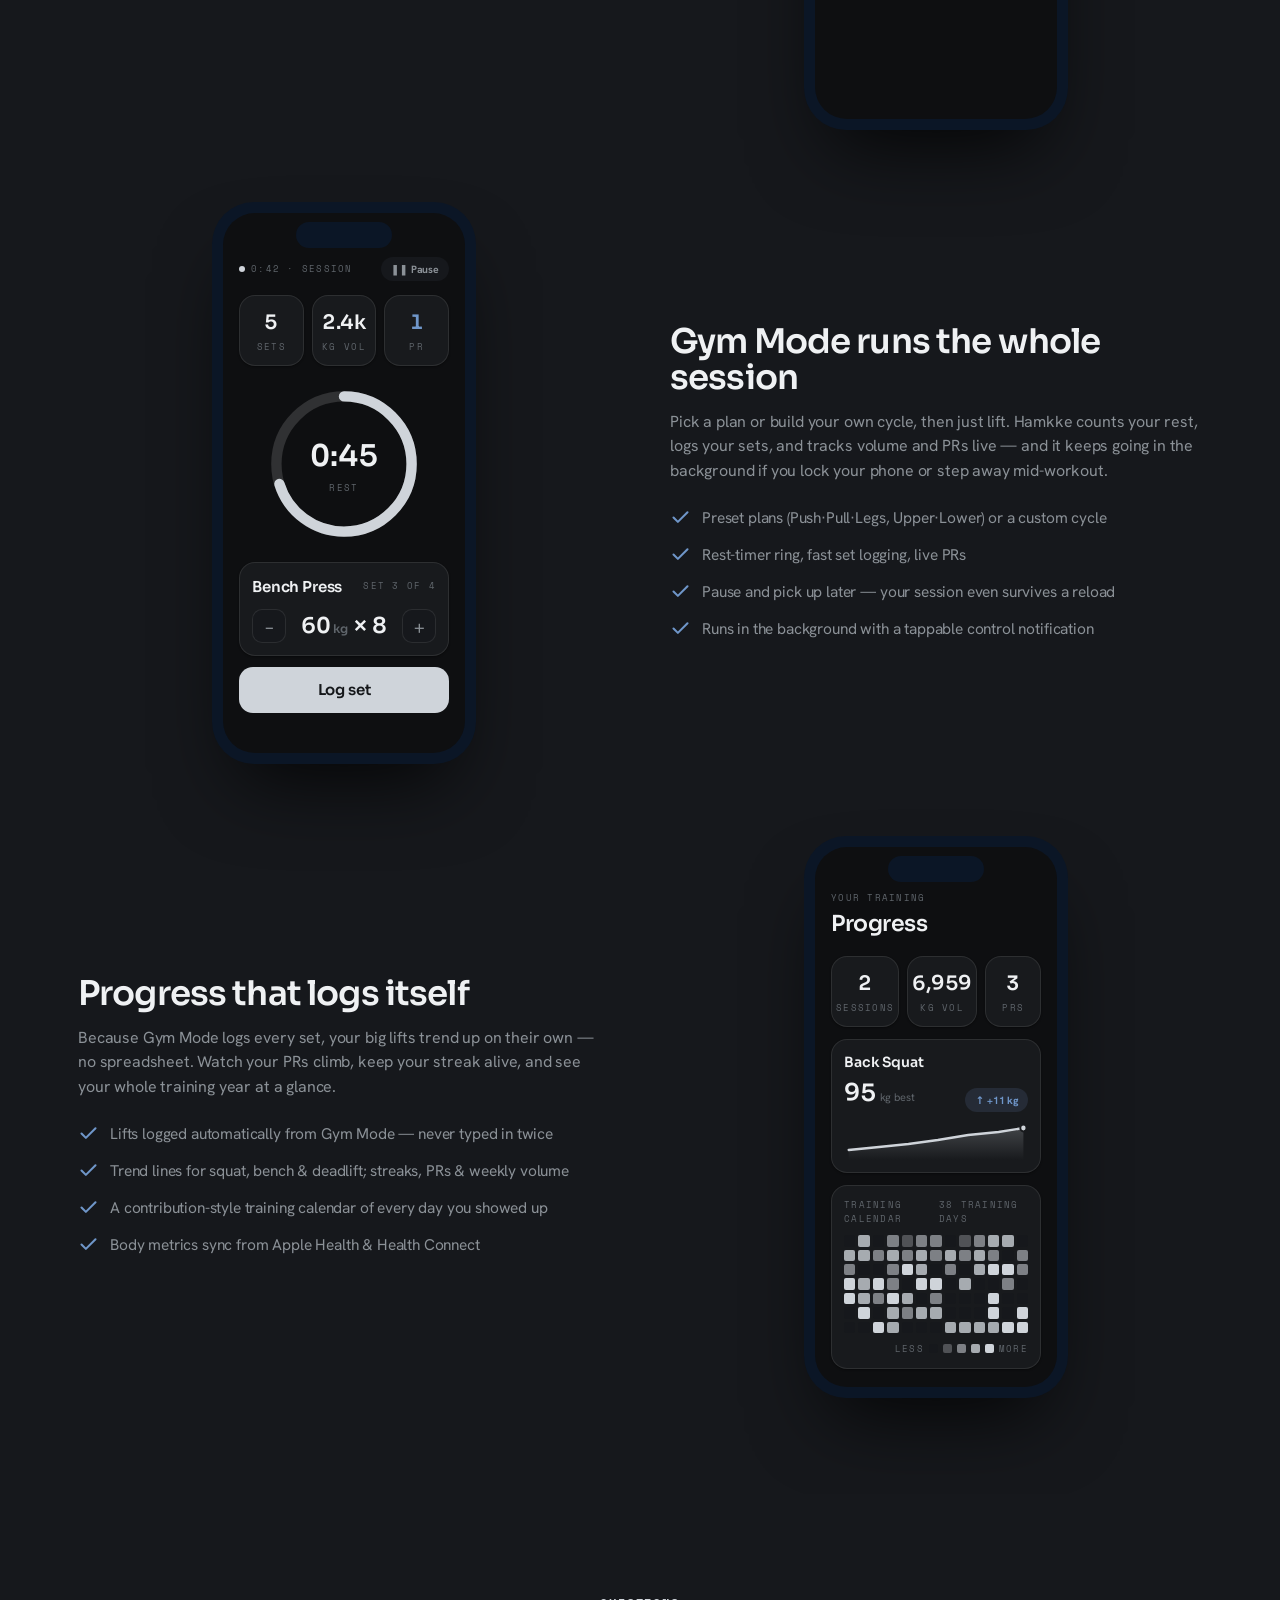
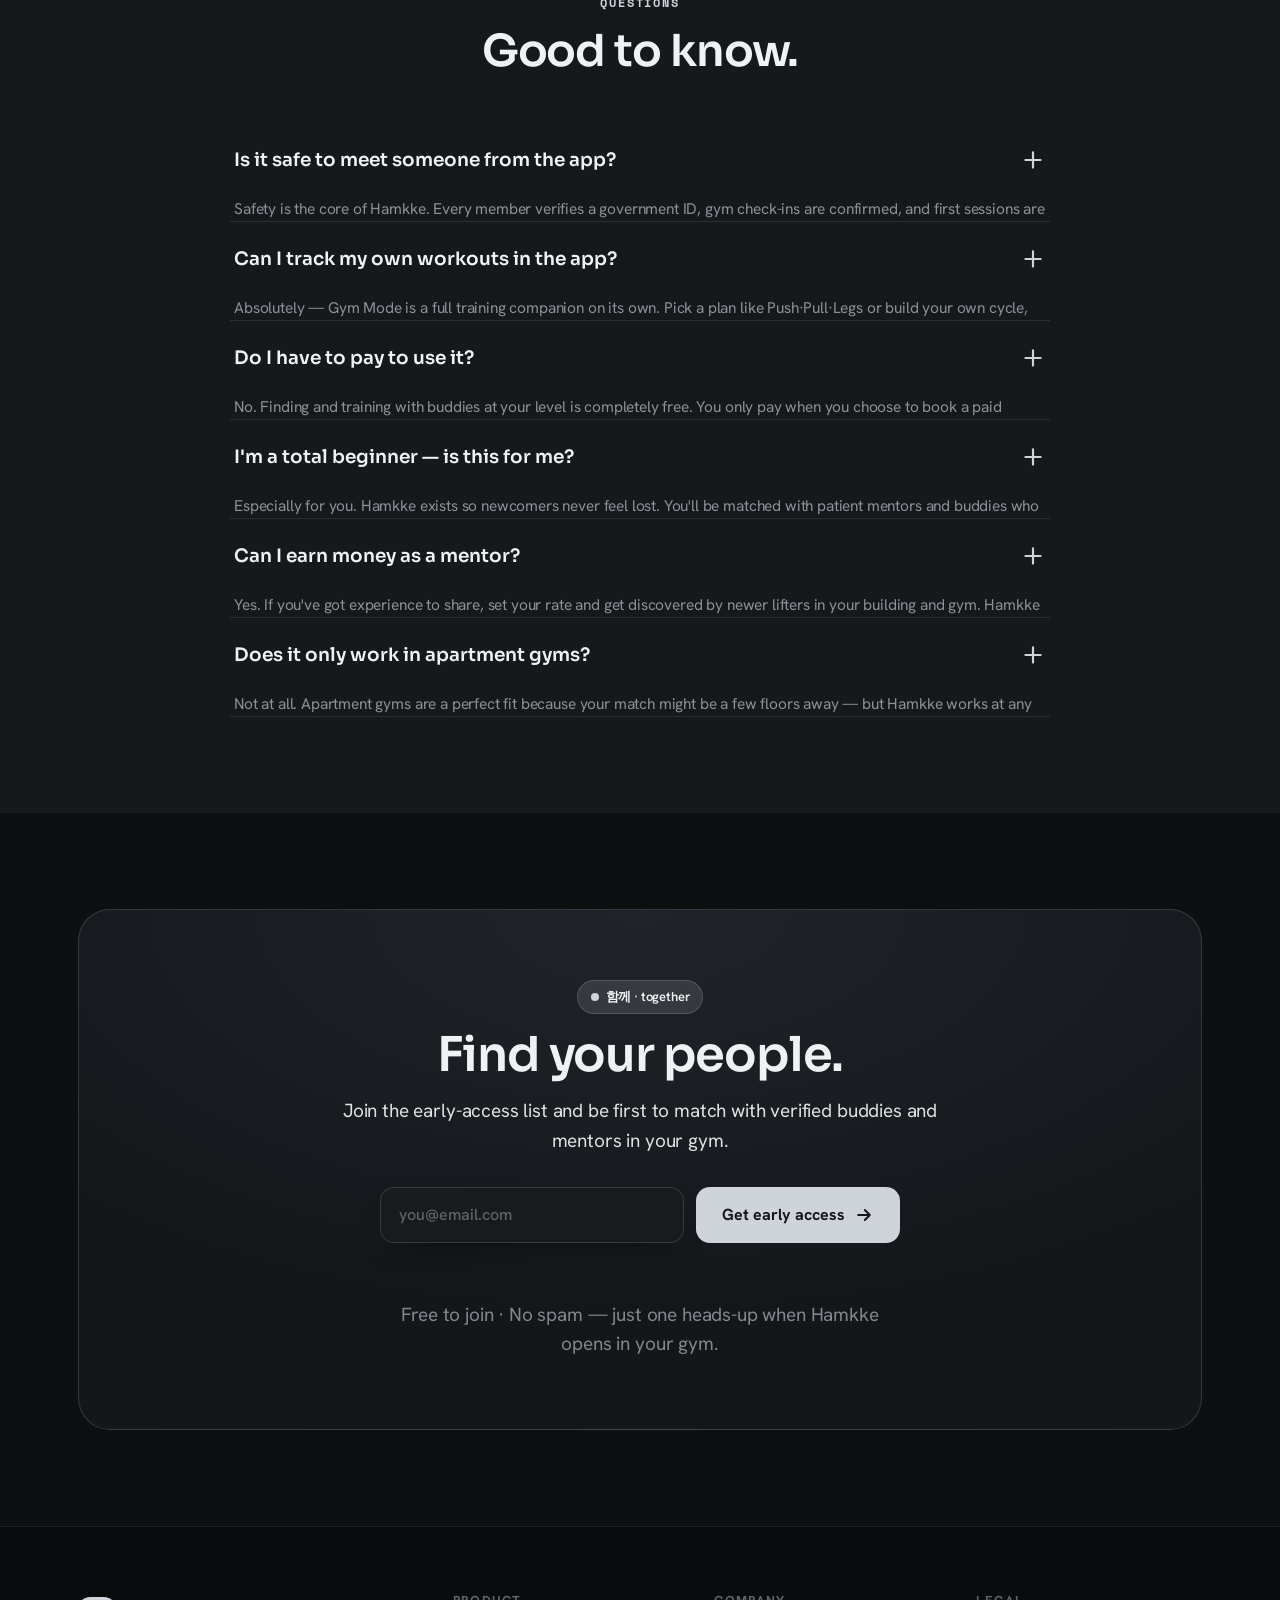
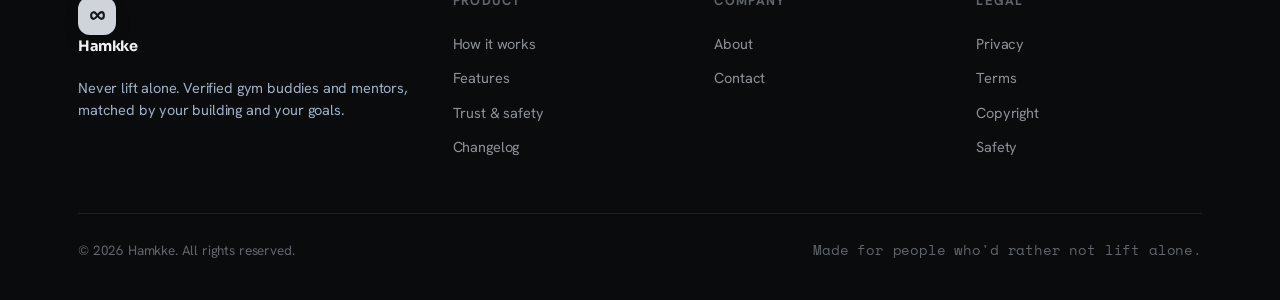
==== commit 882a759c: "Add Copyright & IP policy page; expand Privacy policy - New copyright.html (IP ownership, DMCA/taked" ====
--- a/index.html
+++ b/index.html
@@ -32,10 +32,10 @@
       <a href="#trust">Trust &amp; safety</a>
       <a href="#features">Features</a>
       <a href="#faq">FAQ</a>
-      <a href="changelog.html">Changelog</a>
+      <a href="/changelog">Changelog</a>
     </nav>
     <div class="nav-cta">
-      <a class="btn btn-ghost btn-sm" href="contact.html">Contact</a>
+      <a class="btn btn-ghost btn-sm" href="/contact">Contact</a>
       <a class="btn btn-primary btn-sm" href="#get">Get early access</a>
       <button class="btn btn-ghost btn-sm nav-burger" id="burger" aria-label="Menu">
         <svg viewBox="0 0 24 24" width="20" height="20" fill="none" stroke="currentColor" stroke-width="2" stroke-linecap="round"><path d="M4 7h16M4 12h16M4 17h16"/></svg>
@@ -433,15 +433,15 @@
       </div>
       <div>
         <h5>Product</h5>
-        <a href="#how">How it works</a><a href="#features">Features</a><a href="#trust">Trust &amp; safety</a><a href="changelog.html">Changelog</a>
+        <a href="#how">How it works</a><a href="#features">Features</a><a href="#trust">Trust &amp; safety</a><a href="/changelog">Changelog</a>
       </div>
       <div>
         <h5>Company</h5>
-        <a href="about.html">About</a><a href="contact.html">Contact</a>
+        <a href="/about">About</a><a href="/contact">Contact</a>
       </div>
       <div>
         <h5>Legal</h5>
-        <a href="privacy.html">Privacy</a><a href="terms.html">Terms</a><a href="safety.html">Safety</a>
+        <a href="/privacy">Privacy</a><a href="/terms">Terms</a><a href="/copyright">Copyright</a><a href="/safety">Safety</a>
       </div>
     </div>
     <div class="foot-bottom">
--- a/site.css
+++ b/site.css
@@ -43,6 +43,8 @@
   font-family: var(--f-body); -webkit-font-smoothing: antialiased;
   letter-spacing: -0.01em; line-height: 1.55;
   overflow-x: clip; /* contain stray horizontal overflow without breaking sticky nav */
+  display: flex; flex-direction: column; /* sticky footer: footer hugs bottom on short pages */
+  min-height: 100vh; min-height: 100dvh;
 }
 h1,h2,h3,h4,p { margin: 0; }
 a { color: inherit; text-decoration: none; }
@@ -128,12 +130,7 @@
 .hero p.lead { font-size: clamp(1.05rem, 1.4vw, 19px); color: var(--ink-2); margin: 22px 0 0; max-width: 30em; text-wrap: pretty; }
 .hero-cta { display: flex; gap: 14px; margin-top: 30px; flex-wrap: wrap; }
 .hero-trust { display: flex; align-items: center; gap: 14px; margin-top: 30px; }
-.av-stack { display: flex; }
-.av-stack .av { width: 38px; height: 38px; border-radius: 50%; border: 2.5px solid var(--bg); margin-left: -10px; display: grid; place-items: center; color: #fff; font-family: var(--f-display); font-weight: 600; font-size: 13px; box-shadow: var(--shadow-sm); }
-.av-stack .av:first-child { margin-left: 0; }
 .hero-trust-txt { font-size: 13.5px; color: var(--ink-2); line-height: 1.35; }
-.stars { display: inline-flex; gap: 1px; color: var(--gold); }
-.stars svg { width: 14px; height: 14px; }
 
 /* hero phone */
 .hero-art { position: relative; display: grid; place-items: center; }
@@ -176,12 +173,6 @@
 .sec-head h2 { font-size: clamp(1.9rem, 4.6vw, 44px); margin: 14px 0 0; }
 .sec-head p { font-size: 18px; color: var(--ink-2); margin: 16px 0 0; text-wrap: pretty; }
 
-/* stats band */
-.stats { display: grid; grid-template-columns: repeat(4,1fr); gap: 24px; padding: 34px 0; border-top: 1px solid var(--line); border-bottom: 1px solid var(--line); }
-.stat .n { font-family: var(--f-display); font-weight: 700; font-size: clamp(1.85rem, 4vw, 40px); letter-spacing: -0.03em; }
-.stat .l { font-size: 14px; color: var(--ink-2); margin-top: 2px; }
-.stat .n .u { color: var(--accent); }
-
 /* how it works — the chain */
 .chain-grid { display: grid; grid-template-columns: 1.1fr 1fr; gap: 56px; align-items: center; margin-top: 56px; }
 .ladder { display: flex; flex-direction: column; gap: 14px; position: relative; }
@@ -217,34 +208,6 @@
 .feat li svg { width: 21px; height: 21px; color: var(--teal); flex: none; margin-top: 1px; }
 .feat h3 { font-size: clamp(1.55rem, 3.4vw, 34px); }
 
-/* community photos */
-.community { display: grid; grid-template-columns: 1.4fr 1fr 1fr; grid-template-rows: 180px 180px; gap: 16px; margin-top: 48px; }
-.community image-slot { width: 100%; height: 100%; }
-.community .big { grid-row: span 2; }
-
-/* testimonials */
-.tgrid { display: grid; grid-template-columns: repeat(3,1fr); gap: 20px; margin-top: 52px; }
-.tcard { background: var(--bg-2); border: 1px solid var(--line); border-radius: 20px; padding: 26px; box-shadow: var(--shadow-sm); display: flex; flex-direction: column; gap: 16px; }
-.tcard p { font-size: 16px; color: var(--ink); line-height: 1.55; text-wrap: pretty; }
-.tcard .who { display: flex; align-items: center; gap: 12px; margin-top: auto; }
-.tcard .who .av { width: 44px; height: 44px; border-radius: 50%; display: grid; place-items: center; color: #fff; font-family: var(--f-display); font-weight: 600; flex: none; }
-.tcard .who b { font-family: var(--f-display); font-size: 15px; }
-.tcard .who span { display: block; font-size: 12.5px; color: var(--ink-2); }
-
-/* pricing */
-.price-grid { display: grid; grid-template-columns: repeat(3,1fr); gap: 20px; margin-top: 52px; align-items: stretch; }
-.price { background: var(--bg-2); border: 1px solid var(--line); border-radius: 22px; padding: 30px; display: flex; flex-direction: column; box-shadow: var(--shadow-sm); }
-.price.feature { border: 1.5px solid var(--accent); box-shadow: var(--shadow); position: relative; }
-.price.feature .tag { position: absolute; top: -13px; left: 30px; background: var(--accent); color: var(--accent-ink); font-size: 12px; font-weight: 700; padding: 5px 12px; border-radius: 999px; }
-.price h4 { font-family: var(--f-display); font-weight: 600; font-size: 20px; }
-.price .amt { font-family: var(--f-display); font-weight: 700; font-size: clamp(2rem, 4.4vw, 42px); letter-spacing: -0.03em; margin: 12px 0 2px; }
-.price .amt small { font-size: 16px; font-weight: 500; color: var(--ink-2); }
-.price .sub { font-size: 14px; color: var(--ink-2); }
-.price ul { list-style: none; padding: 0; margin: 22px 0 26px; display: flex; flex-direction: column; gap: 11px; }
-.price li { display: flex; gap: 10px; font-size: 14.5px; color: var(--ink-2); }
-.price li svg { width: 19px; height: 19px; color: var(--teal); flex: none; }
-.price .btn { width: 100%; margin-top: auto; }
-
 /* faq */
 .faq { max-width: 820px; margin: 48px auto 0; }
 .qa { border-bottom: 1px solid var(--line); }
@@ -300,7 +263,7 @@
 .signup-done b { font-weight: 700; }
 
 /* footer */
-.footer { background: var(--navy); color: var(--ink-2); padding: 64px 0 40px; border-top: 1px solid var(--line); }
+.footer { margin-top: auto; background: var(--navy); color: var(--ink-2); padding: 64px 0 40px; border-top: 1px solid var(--line); }
 .footer .brand { color: var(--ink); }
 .foot-grid { display: grid; grid-template-columns: 1.5fr 1fr 1fr 1fr; gap: 36px; }
 .foot-grid h5 { font-size: 13px; text-transform: uppercase; letter-spacing: 0.1em; color: var(--ink-3); margin: 0 0 16px; font-weight: 700; }
@@ -324,16 +287,12 @@
   .hero-art { margin-top: 30px; }
   .chain-grid, .feat, .feat.flip { grid-template-columns: 1fr; gap: 36px; }
   .feat.flip .feat-art { order: 0; }
-  .trust-grid, .tgrid { grid-template-columns: repeat(2,1fr); }
-  .price-grid { grid-template-columns: 1fr; max-width: 460px; margin-inline: auto; }
-  .stats { grid-template-columns: repeat(2,1fr); gap: 28px 18px; }
-  .community { grid-template-columns: 1fr 1fr; grid-template-rows: 160px 160px; }
-  .community .big { grid-row: span 1; grid-column: span 2; }
+  .trust-grid { grid-template-columns: repeat(2,1fr); }
   .foot-grid { grid-template-columns: 1fr 1fr; gap: 28px; }
   .section { padding: 70px 0; }
 }
 @media (max-width: 600px) {
-  .trust-grid, .tgrid { grid-template-columns: 1fr; }
+  .trust-grid { grid-template-columns: 1fr; }
   .cta-band { padding: 48px 22px; border-radius: 24px; }
 }
 @media (max-width: 560px) {
@@ -342,7 +301,6 @@
 }
 @media (max-width: 520px) {
   .wrap { padding: 0 18px; }
-  .stats { grid-template-columns: 1fr 1fr; }
   #mobile-menu { padding: 14px 18px 22px; }
   .signup-row { flex-direction: column; }
   .signup-btn { width: 100%; }
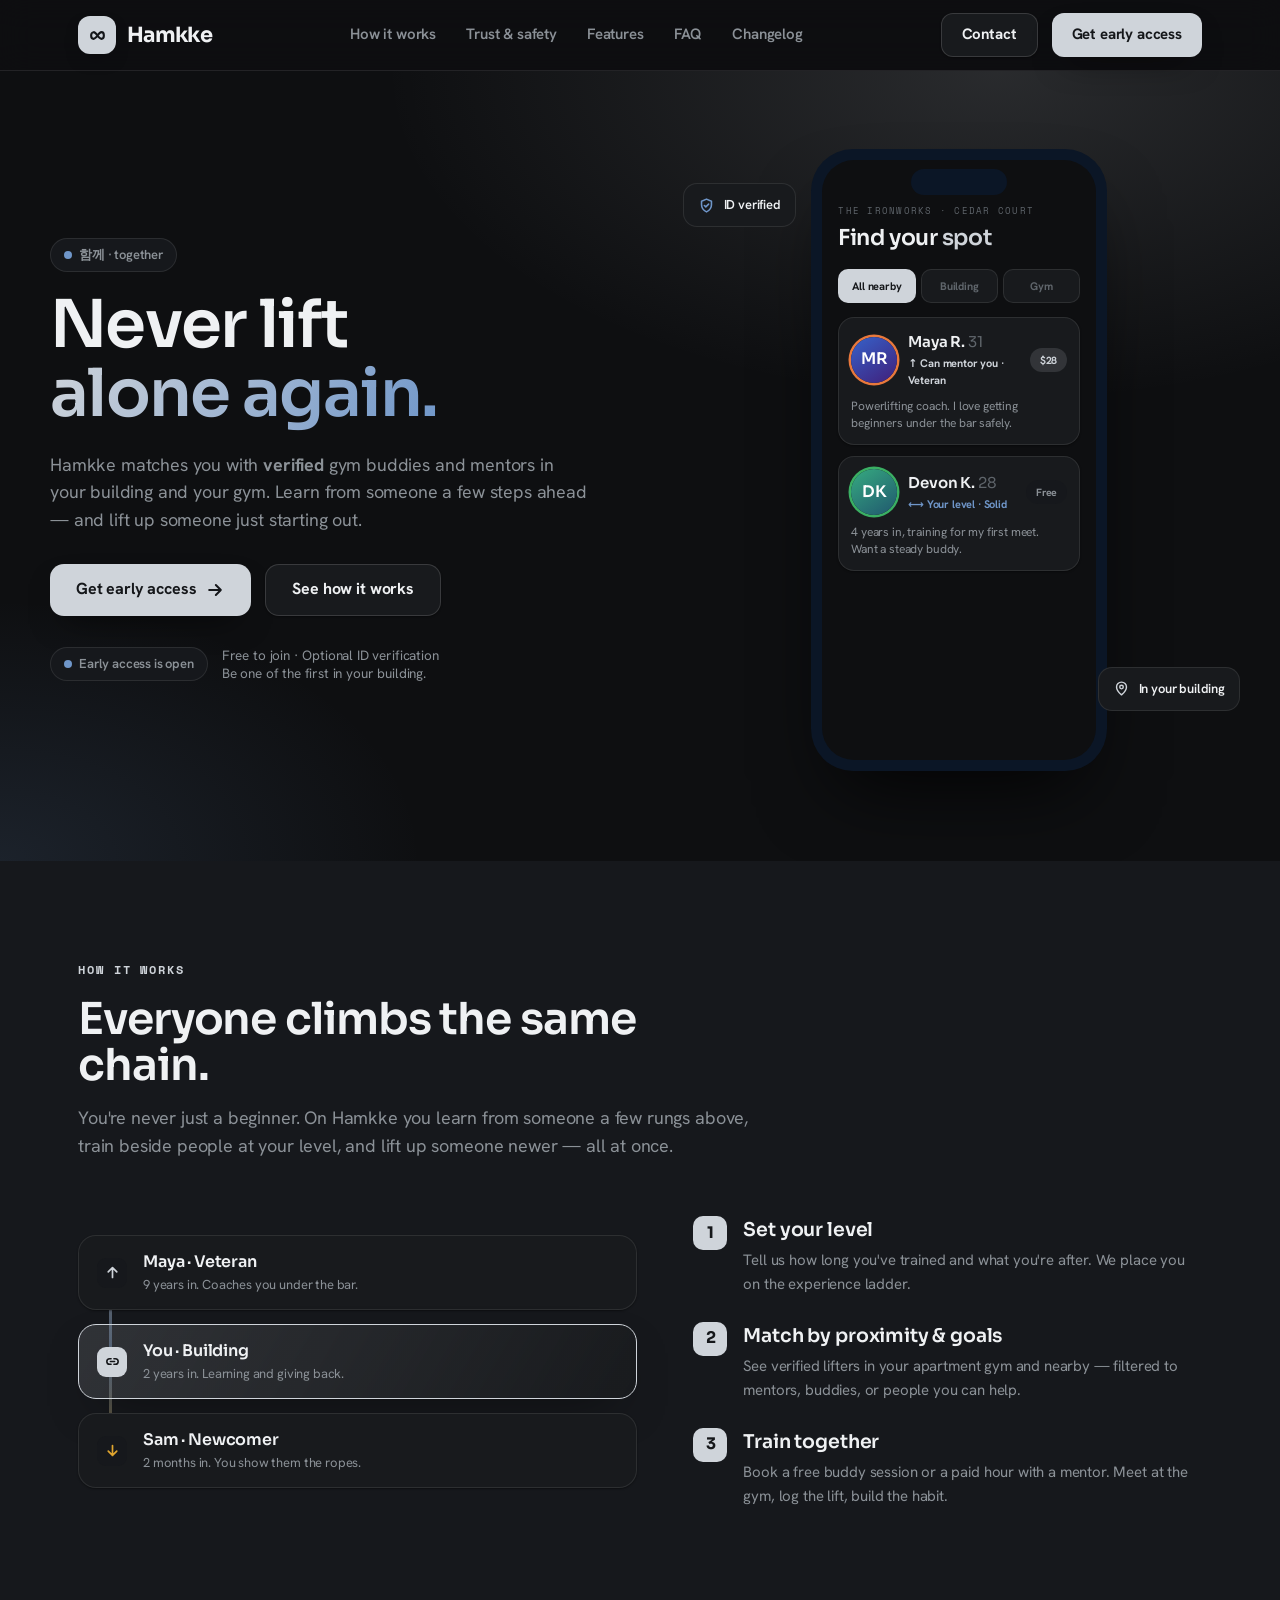
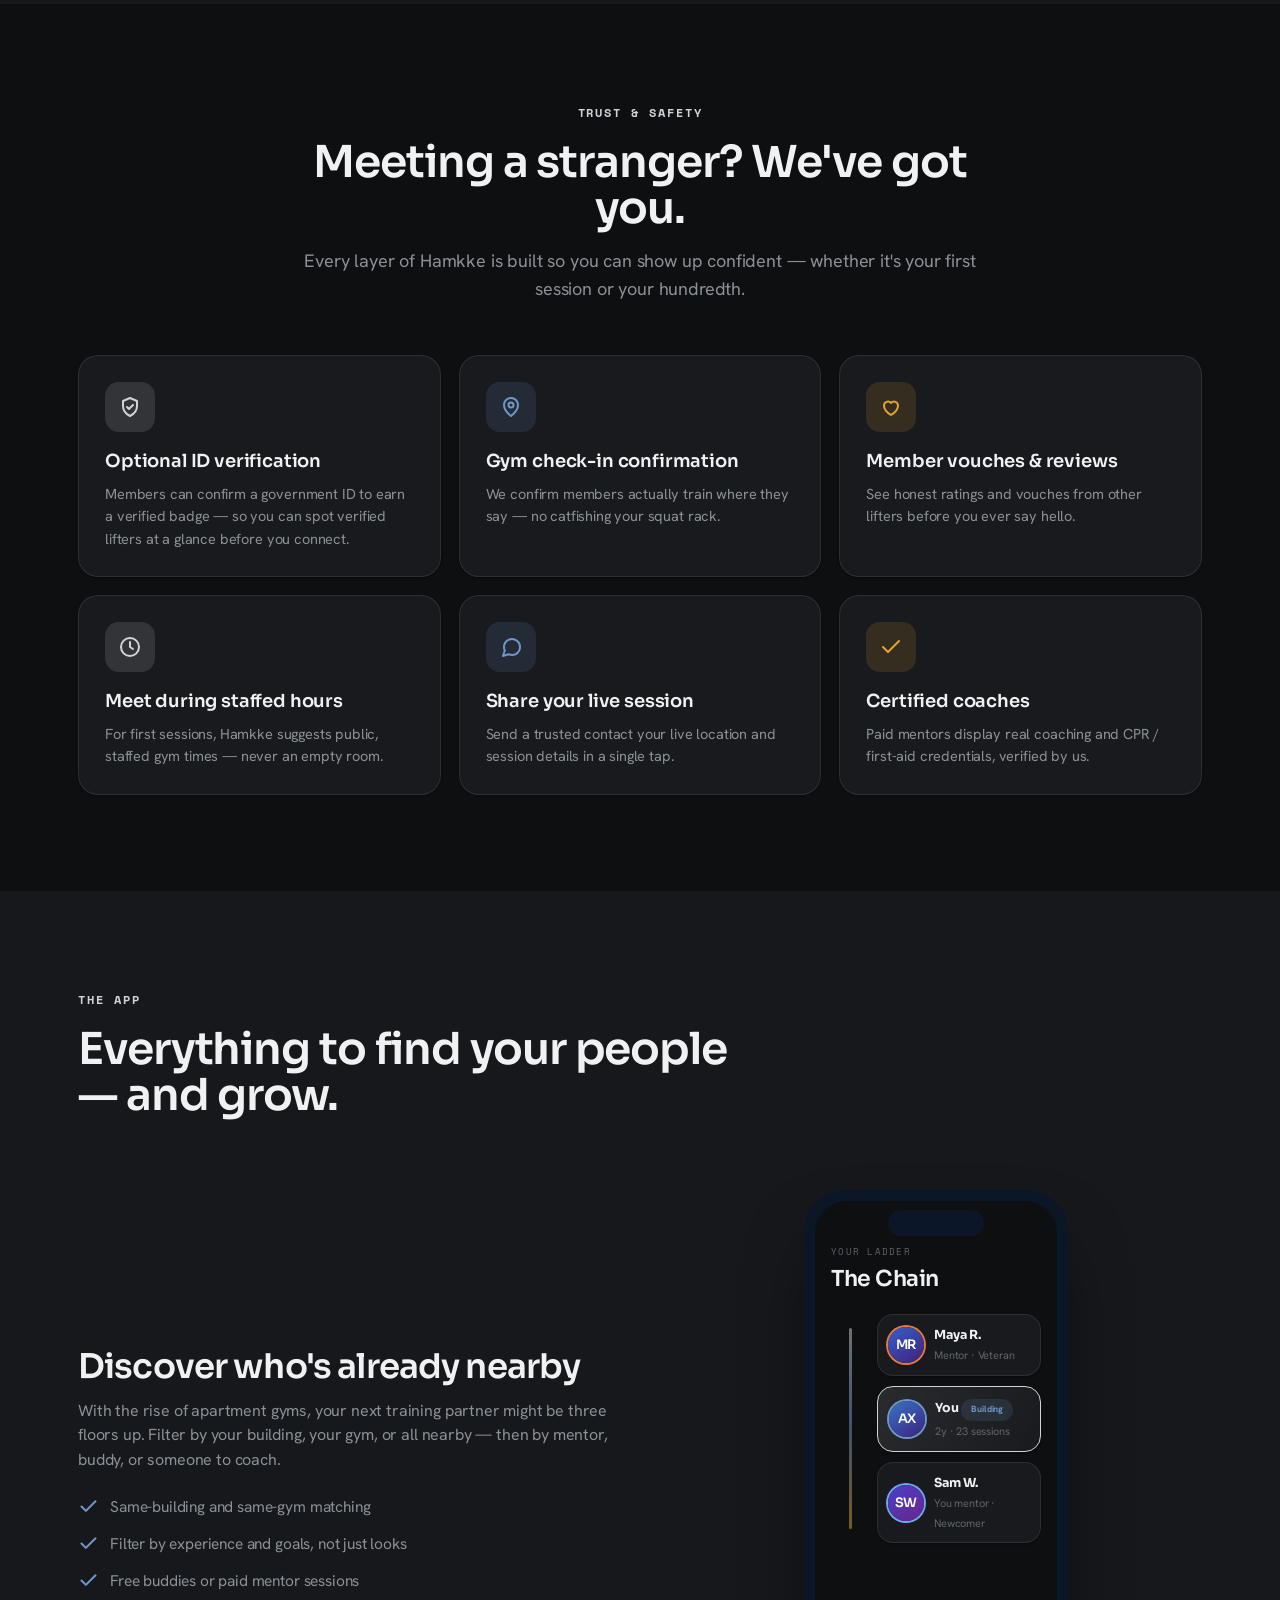
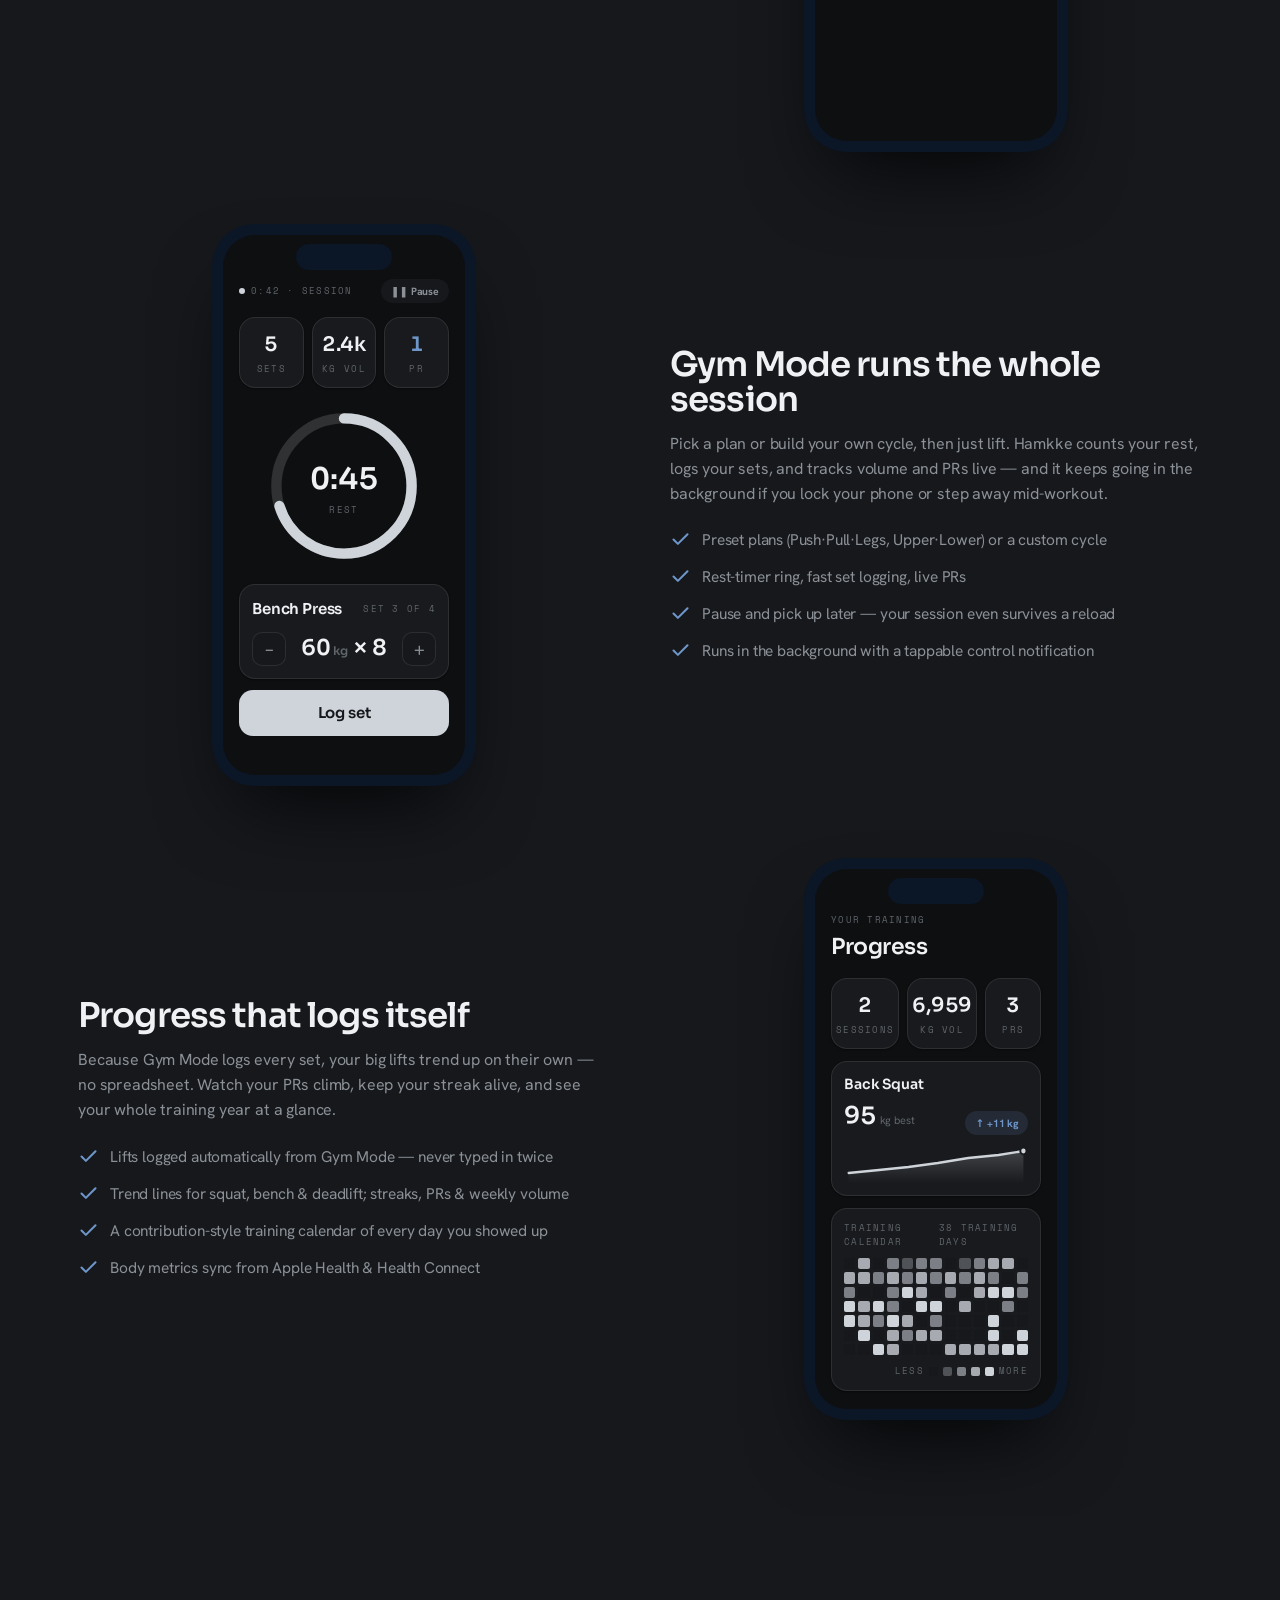
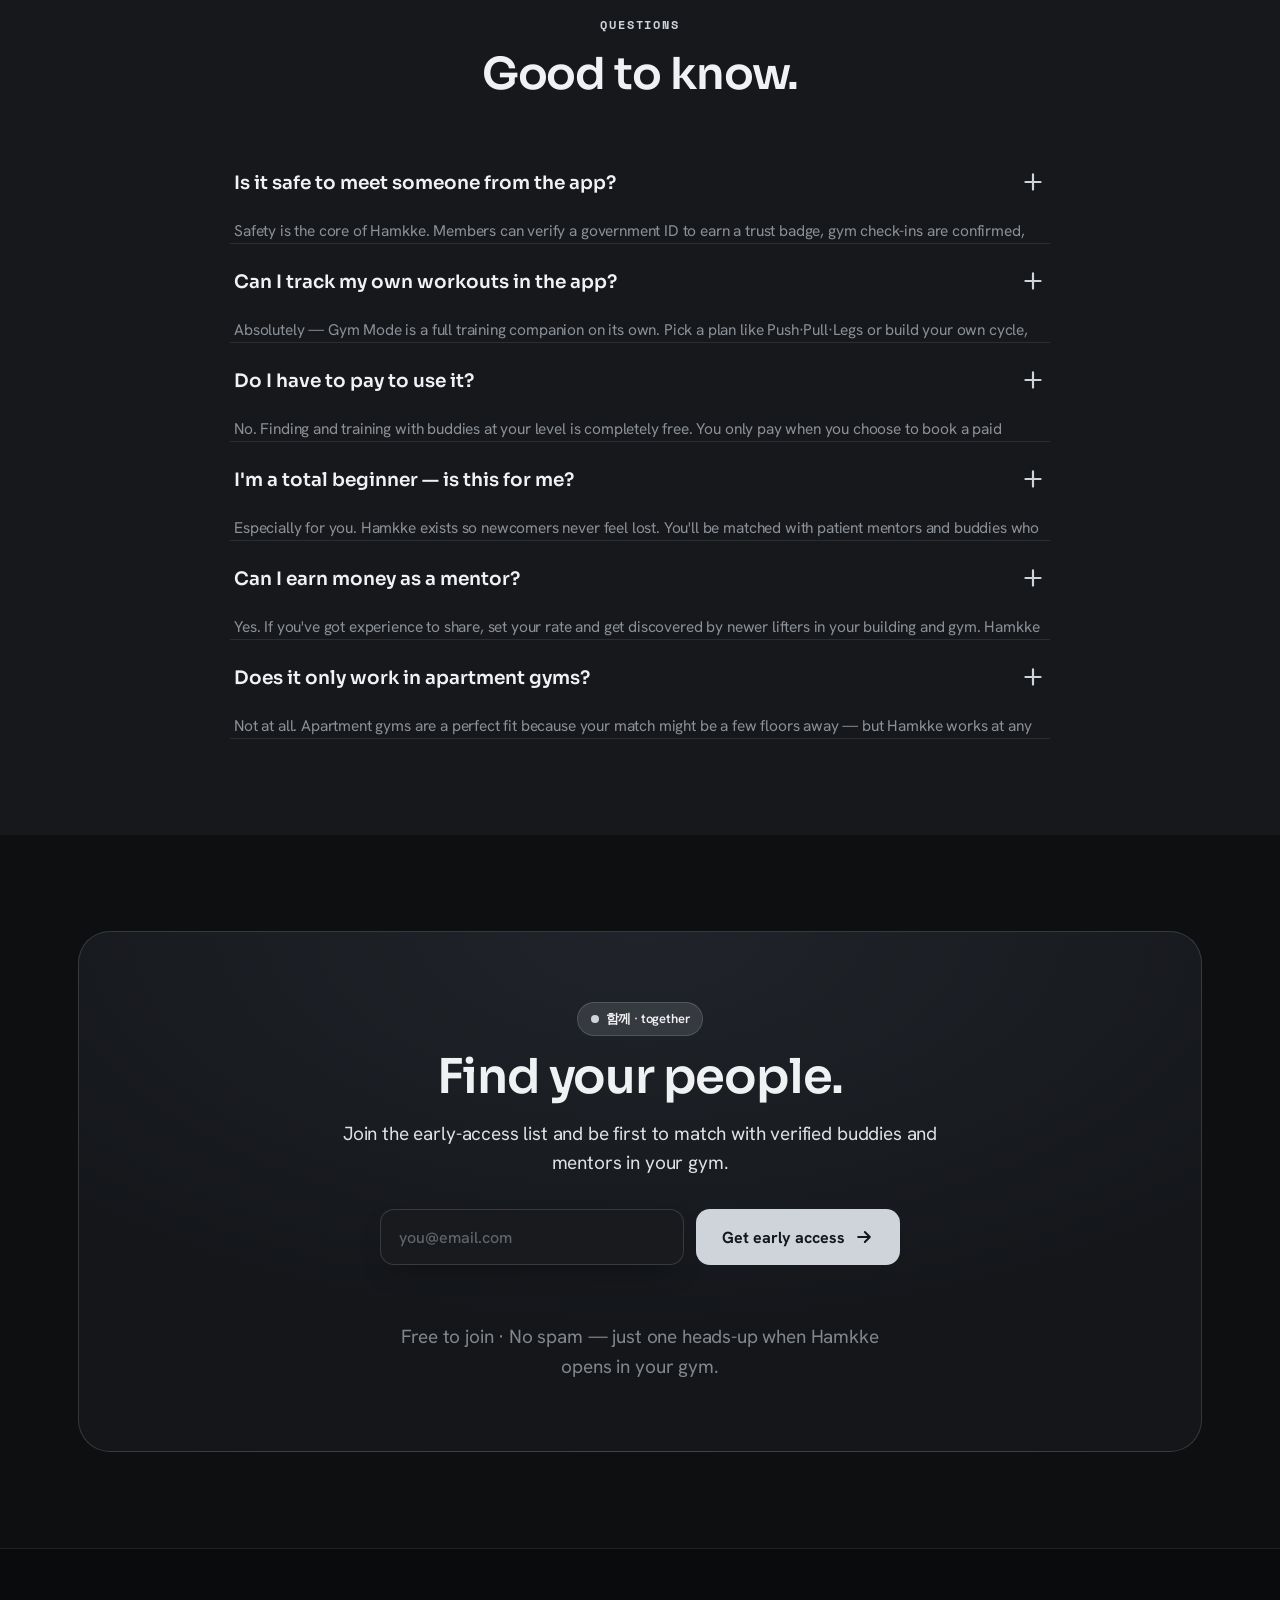
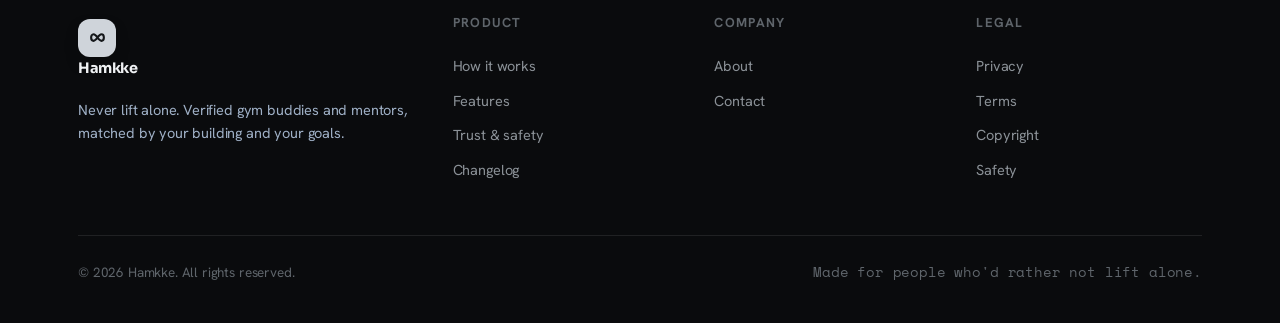
==== commit 00bad889: "Update marketing site: index, privacy, safety copy Co-Authored-By: Claude Opus 4.8 <noreply@anthropi" ====
--- a/index.html
+++ b/index.html
@@ -13,9 +13,7 @@
 <meta property="og:title" content="Hamkke — Never lift alone" />
 <meta property="og:description" content="Verified gym buddies and mentors, matched by your building and your goals." />
 <meta property="og:type" content="website" />
-<link rel="preconnect" href="https://fonts.googleapis.com" />
-<link rel="preconnect" href="https://fonts.gstatic.com" crossorigin />
-<link href="https://fonts.googleapis.com/css2?family=Sora:wght@400;500;600;700&family=Hanken+Grotesk:wght@400;500;600;700;800&family=Space+Mono:wght@400;700&display=swap" rel="stylesheet" />
+<link rel="stylesheet" href="/fonts.css" />
 <link rel="stylesheet" href="site.css" />
 </head>
 <body>
@@ -61,7 +59,7 @@
       </div>
       <div class="hero-trust">
         <span class="pill"><span class="dot" style="background:var(--teal)"></span>Early access is open</span>
-        <div class="hero-trust-txt">Free to join · ID-verified members<br/>Be one of the first in your building.</div>
+        <div class="hero-trust-txt">Free to join · Optional ID verification<br/>Be one of the first in your building.</div>
       </div>
     </div>
 
@@ -167,8 +165,8 @@
     <div class="trust-grid">
       <div class="trust-card reveal">
         <div class="trust-ic" style="background:var(--accent-soft)"><svg viewBox="0 0 24 24" fill="none" stroke="var(--accent)" stroke-width="2" stroke-linecap="round" stroke-linejoin="round"><path d="M12 3l7 3v5c0 4.5-3 8-7 10-4-2-7-5.5-7-10V6l7-3z"/><path d="M9 12l2 2 4-4"/></svg></div>
-        <h4>Government ID verification</h4>
-        <p>Real people only. Every profile confirms a government ID before they can match.</p>
+        <h4>Optional ID verification</h4>
+        <p>Members can confirm a government ID to earn a verified badge — so you can spot verified lifters at a glance before you connect.</p>
       </div>
       <div class="trust-card reveal">
         <div class="trust-ic" style="background:var(--teal-soft)"><svg viewBox="0 0 24 24" fill="none" stroke="var(--teal)" stroke-width="2" stroke-linecap="round" stroke-linejoin="round"><path d="M12 21s7-5.5 7-11a7 7 0 10-14 0c0 5.5 7 11 7 11z"/><circle cx="12" cy="10" r="2.5"/></svg></div>
@@ -369,7 +367,7 @@
     <div class="faq reveal" id="faqList">
       <div class="qa">
         <button>Is it safe to meet someone from the app?<svg class="chev" viewBox="0 0 24 24" fill="none" stroke="currentColor" stroke-width="2" stroke-linecap="round"><path d="M12 5v14M5 12h14"/></svg></button>
-        <div class="ans"><p>Safety is the core of Hamkke. Every member verifies a government ID, gym check-ins are confirmed, and first sessions are suggested during staffed, public gym hours. You can share your live session with a trusted contact in one tap, and read vouches and reviews before you match.</p></div>
+        <div class="ans"><p>Safety is the core of Hamkke. Members can verify a government ID to earn a trust badge, gym check-ins are confirmed, and first sessions are suggested during staffed, public gym hours. Sensitive details like your lifts and precise location are shared only with people you accept as connections. You can share your live session with a trusted contact in one tap, and read vouches and reviews before you match.</p></div>
       </div>
       <div class="qa">
         <button>Can I track my own workouts in the app?<svg class="chev" viewBox="0 0 24 24" fill="none" stroke="currentColor" stroke-width="2" stroke-linecap="round"><path d="M12 5v14M5 12h14"/></svg></button>
--- a/fonts.css
+++ b/fonts.css
@@ -0,0 +1,198 @@
+/* latin-ext */
+@font-face {
+  font-family: 'Hanken Grotesk';
+  font-style: normal;
+  font-weight: 400;
+  font-display: swap;
+  src: url(/fonts/ieVn2YZDLWuGJpnzaiwFXS9tYtpT59CjCQ.woff2) format('woff2');
+  unicode-range: U+0100-02BA, U+02BD-02C5, U+02C7-02CC, U+02CE-02D7, U+02DD-02FF, U+0304, U+0308, U+0329, U+1D00-1DBF, U+1E00-1E9F, U+1EF2-1EFF, U+2020, U+20A0-20AB, U+20AD-20C0, U+2113, U+2C60-2C7F, U+A720-A7FF;
+}
+/* latin */
+@font-face {
+  font-family: 'Hanken Grotesk';
+  font-style: normal;
+  font-weight: 400;
+  font-display: swap;
+  src: url(/fonts/ieVn2YZDLWuGJpnzaiwFXS9tYtpd59A.woff2) format('woff2');
+  unicode-range: U+0000-00FF, U+0131, U+0152-0153, U+02BB-02BC, U+02C6, U+02DA, U+02DC, U+0304, U+0308, U+0329, U+2000-206F, U+20AC, U+2122, U+2191, U+2193, U+2212, U+2215, U+FEFF, U+FFFD;
+}
+/* latin-ext */
+@font-face {
+  font-family: 'Hanken Grotesk';
+  font-style: normal;
+  font-weight: 500;
+  font-display: swap;
+  src: url(/fonts/ieVn2YZDLWuGJpnzaiwFXS9tYtpT59CjCQ.woff2) format('woff2');
+  unicode-range: U+0100-02BA, U+02BD-02C5, U+02C7-02CC, U+02CE-02D7, U+02DD-02FF, U+0304, U+0308, U+0329, U+1D00-1DBF, U+1E00-1E9F, U+1EF2-1EFF, U+2020, U+20A0-20AB, U+20AD-20C0, U+2113, U+2C60-2C7F, U+A720-A7FF;
+}
+/* latin */
+@font-face {
+  font-family: 'Hanken Grotesk';
+  font-style: normal;
+  font-weight: 500;
+  font-display: swap;
+  src: url(/fonts/ieVn2YZDLWuGJpnzaiwFXS9tYtpd59A.woff2) format('woff2');
+  unicode-range: U+0000-00FF, U+0131, U+0152-0153, U+02BB-02BC, U+02C6, U+02DA, U+02DC, U+0304, U+0308, U+0329, U+2000-206F, U+20AC, U+2122, U+2191, U+2193, U+2212, U+2215, U+FEFF, U+FFFD;
+}
+/* latin-ext */
+@font-face {
+  font-family: 'Hanken Grotesk';
+  font-style: normal;
+  font-weight: 600;
+  font-display: swap;
+  src: url(/fonts/ieVn2YZDLWuGJpnzaiwFXS9tYtpT59CjCQ.woff2) format('woff2');
+  unicode-range: U+0100-02BA, U+02BD-02C5, U+02C7-02CC, U+02CE-02D7, U+02DD-02FF, U+0304, U+0308, U+0329, U+1D00-1DBF, U+1E00-1E9F, U+1EF2-1EFF, U+2020, U+20A0-20AB, U+20AD-20C0, U+2113, U+2C60-2C7F, U+A720-A7FF;
+}
+/* latin */
+@font-face {
+  font-family: 'Hanken Grotesk';
+  font-style: normal;
+  font-weight: 600;
+  font-display: swap;
+  src: url(/fonts/ieVn2YZDLWuGJpnzaiwFXS9tYtpd59A.woff2) format('woff2');
+  unicode-range: U+0000-00FF, U+0131, U+0152-0153, U+02BB-02BC, U+02C6, U+02DA, U+02DC, U+0304, U+0308, U+0329, U+2000-206F, U+20AC, U+2122, U+2191, U+2193, U+2212, U+2215, U+FEFF, U+FFFD;
+}
+/* latin-ext */
+@font-face {
+  font-family: 'Hanken Grotesk';
+  font-style: normal;
+  font-weight: 700;
+  font-display: swap;
+  src: url(/fonts/ieVn2YZDLWuGJpnzaiwFXS9tYtpT59CjCQ.woff2) format('woff2');
+  unicode-range: U+0100-02BA, U+02BD-02C5, U+02C7-02CC, U+02CE-02D7, U+02DD-02FF, U+0304, U+0308, U+0329, U+1D00-1DBF, U+1E00-1E9F, U+1EF2-1EFF, U+2020, U+20A0-20AB, U+20AD-20C0, U+2113, U+2C60-2C7F, U+A720-A7FF;
+}
+/* latin */
+@font-face {
+  font-family: 'Hanken Grotesk';
+  font-style: normal;
+  font-weight: 700;
+  font-display: swap;
+  src: url(/fonts/ieVn2YZDLWuGJpnzaiwFXS9tYtpd59A.woff2) format('woff2');
+  unicode-range: U+0000-00FF, U+0131, U+0152-0153, U+02BB-02BC, U+02C6, U+02DA, U+02DC, U+0304, U+0308, U+0329, U+2000-206F, U+20AC, U+2122, U+2191, U+2193, U+2212, U+2215, U+FEFF, U+FFFD;
+}
+/* latin-ext */
+@font-face {
+  font-family: 'Hanken Grotesk';
+  font-style: normal;
+  font-weight: 800;
+  font-display: swap;
+  src: url(/fonts/ieVn2YZDLWuGJpnzaiwFXS9tYtpT59CjCQ.woff2) format('woff2');
+  unicode-range: U+0100-02BA, U+02BD-02C5, U+02C7-02CC, U+02CE-02D7, U+02DD-02FF, U+0304, U+0308, U+0329, U+1D00-1DBF, U+1E00-1E9F, U+1EF2-1EFF, U+2020, U+20A0-20AB, U+20AD-20C0, U+2113, U+2C60-2C7F, U+A720-A7FF;
+}
+/* latin */
+@font-face {
+  font-family: 'Hanken Grotesk';
+  font-style: normal;
+  font-weight: 800;
+  font-display: swap;
+  src: url(/fonts/ieVn2YZDLWuGJpnzaiwFXS9tYtpd59A.woff2) format('woff2');
+  unicode-range: U+0000-00FF, U+0131, U+0152-0153, U+02BB-02BC, U+02C6, U+02DA, U+02DC, U+0304, U+0308, U+0329, U+2000-206F, U+20AC, U+2122, U+2191, U+2193, U+2212, U+2215, U+FEFF, U+FFFD;
+}
+/* latin-ext */
+@font-face {
+  font-family: 'Sora';
+  font-style: normal;
+  font-weight: 400;
+  font-display: swap;
+  src: url(/fonts/xMQ9uFFYT72X5wkB_18qmnndmSdSnh2BAfO5mnuyOo1lfiQwWa-xsaQ.woff2) format('woff2');
+  unicode-range: U+0100-02BA, U+02BD-02C5, U+02C7-02CC, U+02CE-02D7, U+02DD-02FF, U+0304, U+0308, U+0329, U+1D00-1DBF, U+1E00-1E9F, U+1EF2-1EFF, U+2020, U+20A0-20AB, U+20AD-20C0, U+2113, U+2C60-2C7F, U+A720-A7FF;
+}
+/* latin */
+@font-face {
+  font-family: 'Sora';
+  font-style: normal;
+  font-weight: 400;
+  font-display: swap;
+  src: url(/fonts/xMQ9uFFYT72X5wkB_18qmnndmSdSnh2BAfO5mnuyOo1lfiQwV6-x.woff2) format('woff2');
+  unicode-range: U+0000-00FF, U+0131, U+0152-0153, U+02BB-02BC, U+02C6, U+02DA, U+02DC, U+0304, U+0308, U+0329, U+2000-206F, U+20AC, U+2122, U+2191, U+2193, U+2212, U+2215, U+FEFF, U+FFFD;
+}
+/* latin-ext */
+@font-face {
+  font-family: 'Sora';
+  font-style: normal;
+  font-weight: 500;
+  font-display: swap;
+  src: url(/fonts/xMQ9uFFYT72X5wkB_18qmnndmSdSnh2BAfO5mnuyOo1lfiQwWa-xsaQ.woff2) format('woff2');
+  unicode-range: U+0100-02BA, U+02BD-02C5, U+02C7-02CC, U+02CE-02D7, U+02DD-02FF, U+0304, U+0308, U+0329, U+1D00-1DBF, U+1E00-1E9F, U+1EF2-1EFF, U+2020, U+20A0-20AB, U+20AD-20C0, U+2113, U+2C60-2C7F, U+A720-A7FF;
+}
+/* latin */
+@font-face {
+  font-family: 'Sora';
+  font-style: normal;
+  font-weight: 500;
+  font-display: swap;
+  src: url(/fonts/xMQ9uFFYT72X5wkB_18qmnndmSdSnh2BAfO5mnuyOo1lfiQwV6-x.woff2) format('woff2');
+  unicode-range: U+0000-00FF, U+0131, U+0152-0153, U+02BB-02BC, U+02C6, U+02DA, U+02DC, U+0304, U+0308, U+0329, U+2000-206F, U+20AC, U+2122, U+2191, U+2193, U+2212, U+2215, U+FEFF, U+FFFD;
+}
+/* latin-ext */
+@font-face {
+  font-family: 'Sora';
+  font-style: normal;
+  font-weight: 600;
+  font-display: swap;
+  src: url(/fonts/xMQ9uFFYT72X5wkB_18qmnndmSdSnh2BAfO5mnuyOo1lfiQwWa-xsaQ.woff2) format('woff2');
+  unicode-range: U+0100-02BA, U+02BD-02C5, U+02C7-02CC, U+02CE-02D7, U+02DD-02FF, U+0304, U+0308, U+0329, U+1D00-1DBF, U+1E00-1E9F, U+1EF2-1EFF, U+2020, U+20A0-20AB, U+20AD-20C0, U+2113, U+2C60-2C7F, U+A720-A7FF;
+}
+/* latin */
+@font-face {
+  font-family: 'Sora';
+  font-style: normal;
+  font-weight: 600;
+  font-display: swap;
+  src: url(/fonts/xMQ9uFFYT72X5wkB_18qmnndmSdSnh2BAfO5mnuyOo1lfiQwV6-x.woff2) format('woff2');
+  unicode-range: U+0000-00FF, U+0131, U+0152-0153, U+02BB-02BC, U+02C6, U+02DA, U+02DC, U+0304, U+0308, U+0329, U+2000-206F, U+20AC, U+2122, U+2191, U+2193, U+2212, U+2215, U+FEFF, U+FFFD;
+}
+/* latin-ext */
+@font-face {
+  font-family: 'Sora';
+  font-style: normal;
+  font-weight: 700;
+  font-display: swap;
+  src: url(/fonts/xMQ9uFFYT72X5wkB_18qmnndmSdSnh2BAfO5mnuyOo1lfiQwWa-xsaQ.woff2) format('woff2');
+  unicode-range: U+0100-02BA, U+02BD-02C5, U+02C7-02CC, U+02CE-02D7, U+02DD-02FF, U+0304, U+0308, U+0329, U+1D00-1DBF, U+1E00-1E9F, U+1EF2-1EFF, U+2020, U+20A0-20AB, U+20AD-20C0, U+2113, U+2C60-2C7F, U+A720-A7FF;
+}
+/* latin */
+@font-face {
+  font-family: 'Sora';
+  font-style: normal;
+  font-weight: 700;
+  font-display: swap;
+  src: url(/fonts/xMQ9uFFYT72X5wkB_18qmnndmSdSnh2BAfO5mnuyOo1lfiQwV6-x.woff2) format('woff2');
+  unicode-range: U+0000-00FF, U+0131, U+0152-0153, U+02BB-02BC, U+02C6, U+02DA, U+02DC, U+0304, U+0308, U+0329, U+2000-206F, U+20AC, U+2122, U+2191, U+2193, U+2212, U+2215, U+FEFF, U+FFFD;
+}
+/* latin-ext */
+@font-face {
+  font-family: 'Space Mono';
+  font-style: normal;
+  font-weight: 400;
+  font-display: swap;
+  src: url(/fonts/i7dPIFZifjKcF5UAWdDRYE98RWq7.woff2) format('woff2');
+  unicode-range: U+0100-02BA, U+02BD-02C5, U+02C7-02CC, U+02CE-02D7, U+02DD-02FF, U+0304, U+0308, U+0329, U+1D00-1DBF, U+1E00-1E9F, U+1EF2-1EFF, U+2020, U+20A0-20AB, U+20AD-20C0, U+2113, U+2C60-2C7F, U+A720-A7FF;
+}
+/* latin */
+@font-face {
+  font-family: 'Space Mono';
+  font-style: normal;
+  font-weight: 400;
+  font-display: swap;
+  src: url(/fonts/i7dPIFZifjKcF5UAWdDRYEF8RQ.woff2) format('woff2');
+  unicode-range: U+0000-00FF, U+0131, U+0152-0153, U+02BB-02BC, U+02C6, U+02DA, U+02DC, U+0304, U+0308, U+0329, U+2000-206F, U+20AC, U+2122, U+2191, U+2193, U+2212, U+2215, U+FEFF, U+FFFD;
+}
+/* latin-ext */
+@font-face {
+  font-family: 'Space Mono';
+  font-style: normal;
+  font-weight: 700;
+  font-display: swap;
+  src: url(/fonts/i7dMIFZifjKcF5UAWdDRaPpZUFuaHjyV.woff2) format('woff2');
+  unicode-range: U+0100-02BA, U+02BD-02C5, U+02C7-02CC, U+02CE-02D7, U+02DD-02FF, U+0304, U+0308, U+0329, U+1D00-1DBF, U+1E00-1E9F, U+1EF2-1EFF, U+2020, U+20A0-20AB, U+20AD-20C0, U+2113, U+2C60-2C7F, U+A720-A7FF;
+}
+/* latin */
+@font-face {
+  font-family: 'Space Mono';
+  font-style: normal;
+  font-weight: 700;
+  font-display: swap;
+  src: url(/fonts/i7dMIFZifjKcF5UAWdDRaPpZUFWaHg.woff2) format('woff2');
+  unicode-range: U+0000-00FF, U+0131, U+0152-0153, U+02BB-02BC, U+02C6, U+02DA, U+02DC, U+0304, U+0308, U+0329, U+2000-206F, U+20AC, U+2122, U+2191, U+2193, U+2212, U+2215, U+FEFF, U+FFFD;
+}
--- a/site.css
+++ b/site.css
@@ -242,6 +242,8 @@
 }
 .signup-input.is-error { border-color: #c46a5a; box-shadow: 0 0 0 4px rgba(196,106,90,0.20); }
 .signup-btn { flex: none; height: 56px; }
+.signup-btn.is-loading { opacity: 0.7; cursor: progress; }
+.signup-btn:disabled { pointer-events: none; }
 .signup-msg { font-size: 13.5px; min-height: 1.3em; margin: 12px 0 0; }
 .signup-msg.error {
   display: inline-block; color: #ffb4a8; background: rgba(196,106,90,0.16);
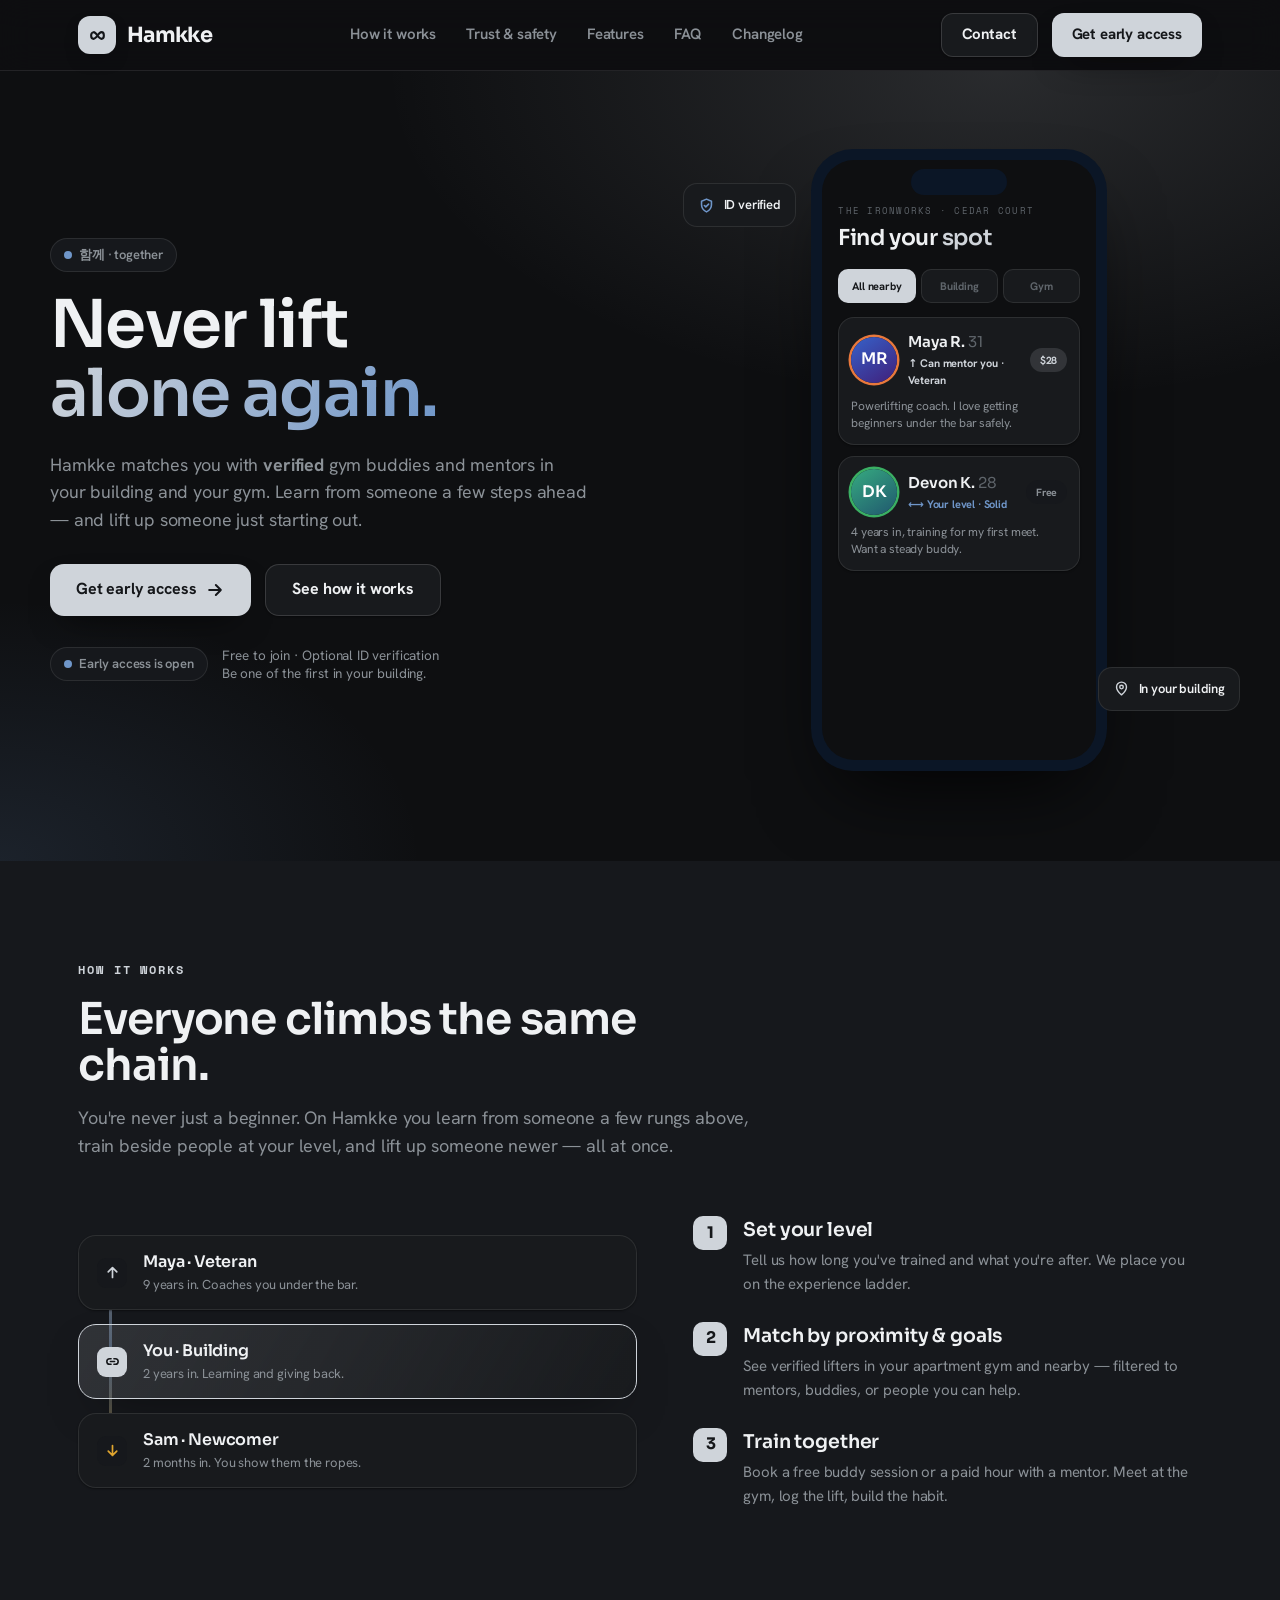
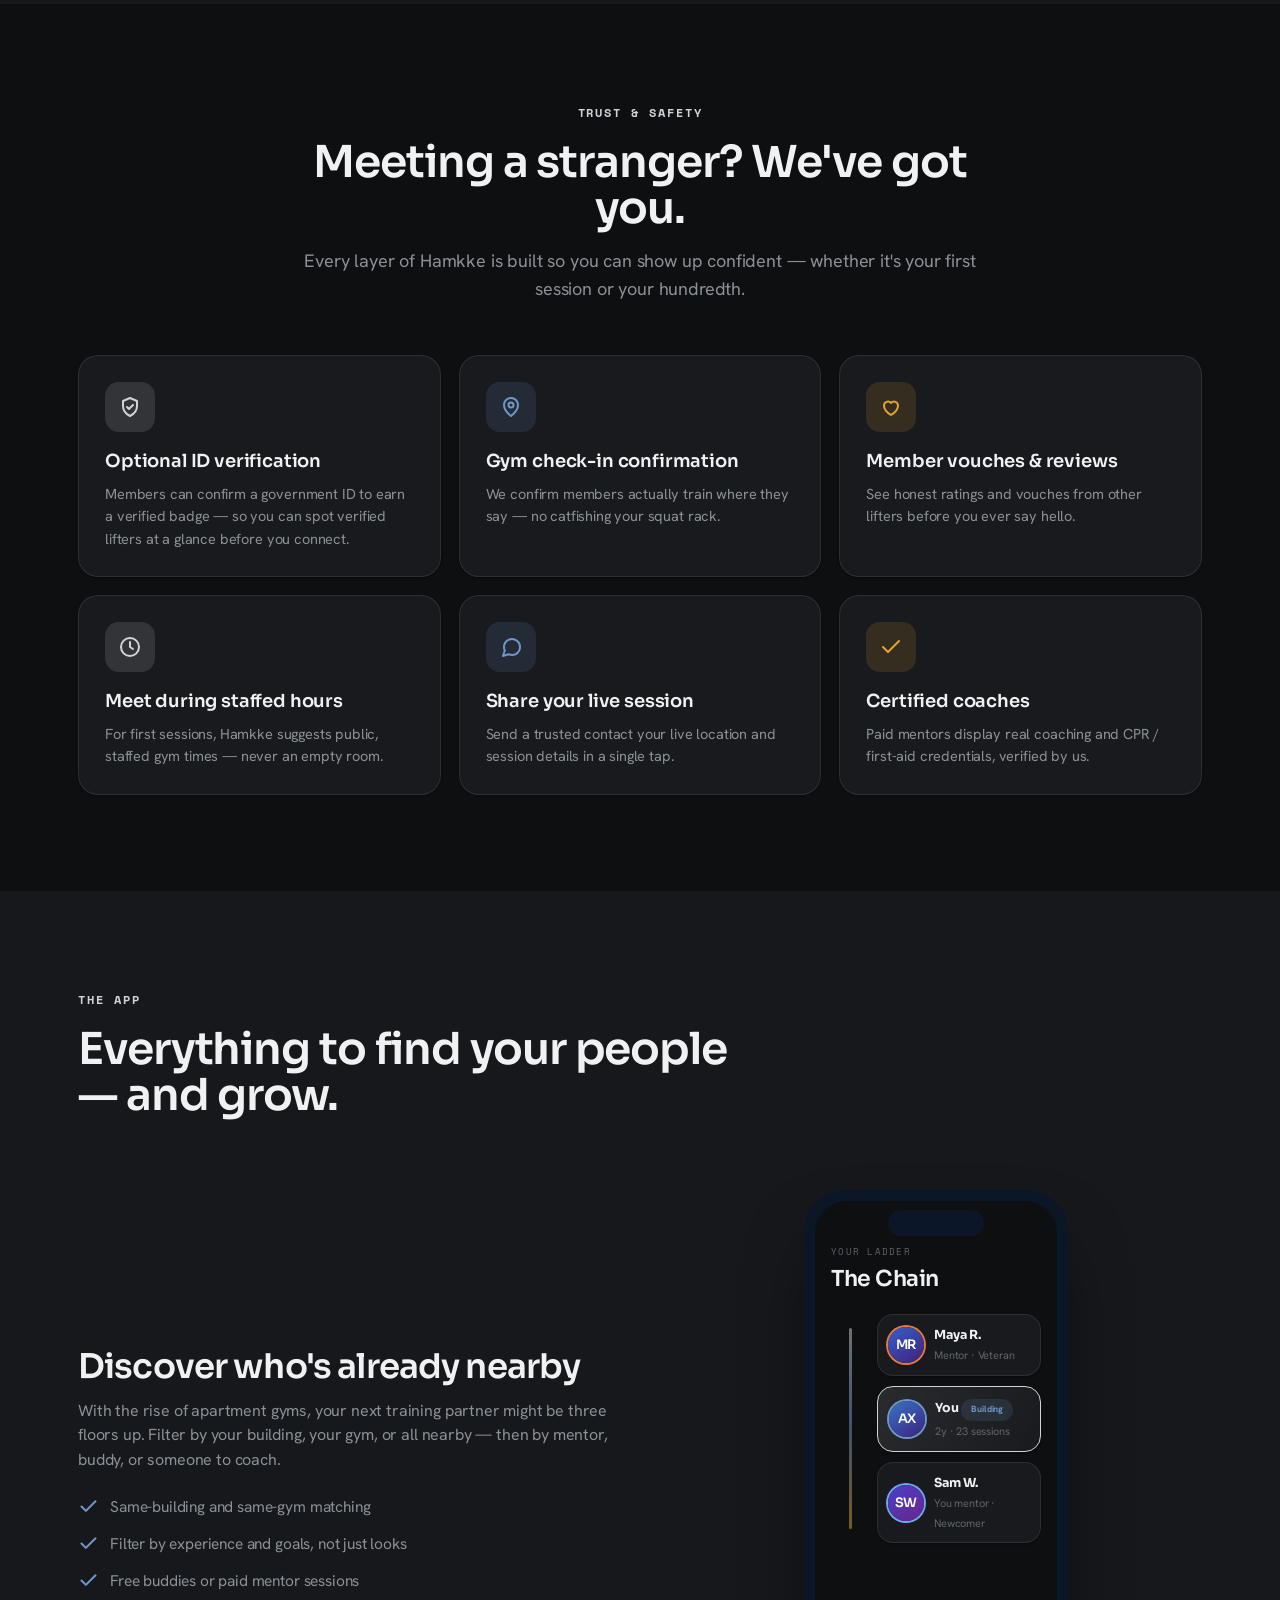
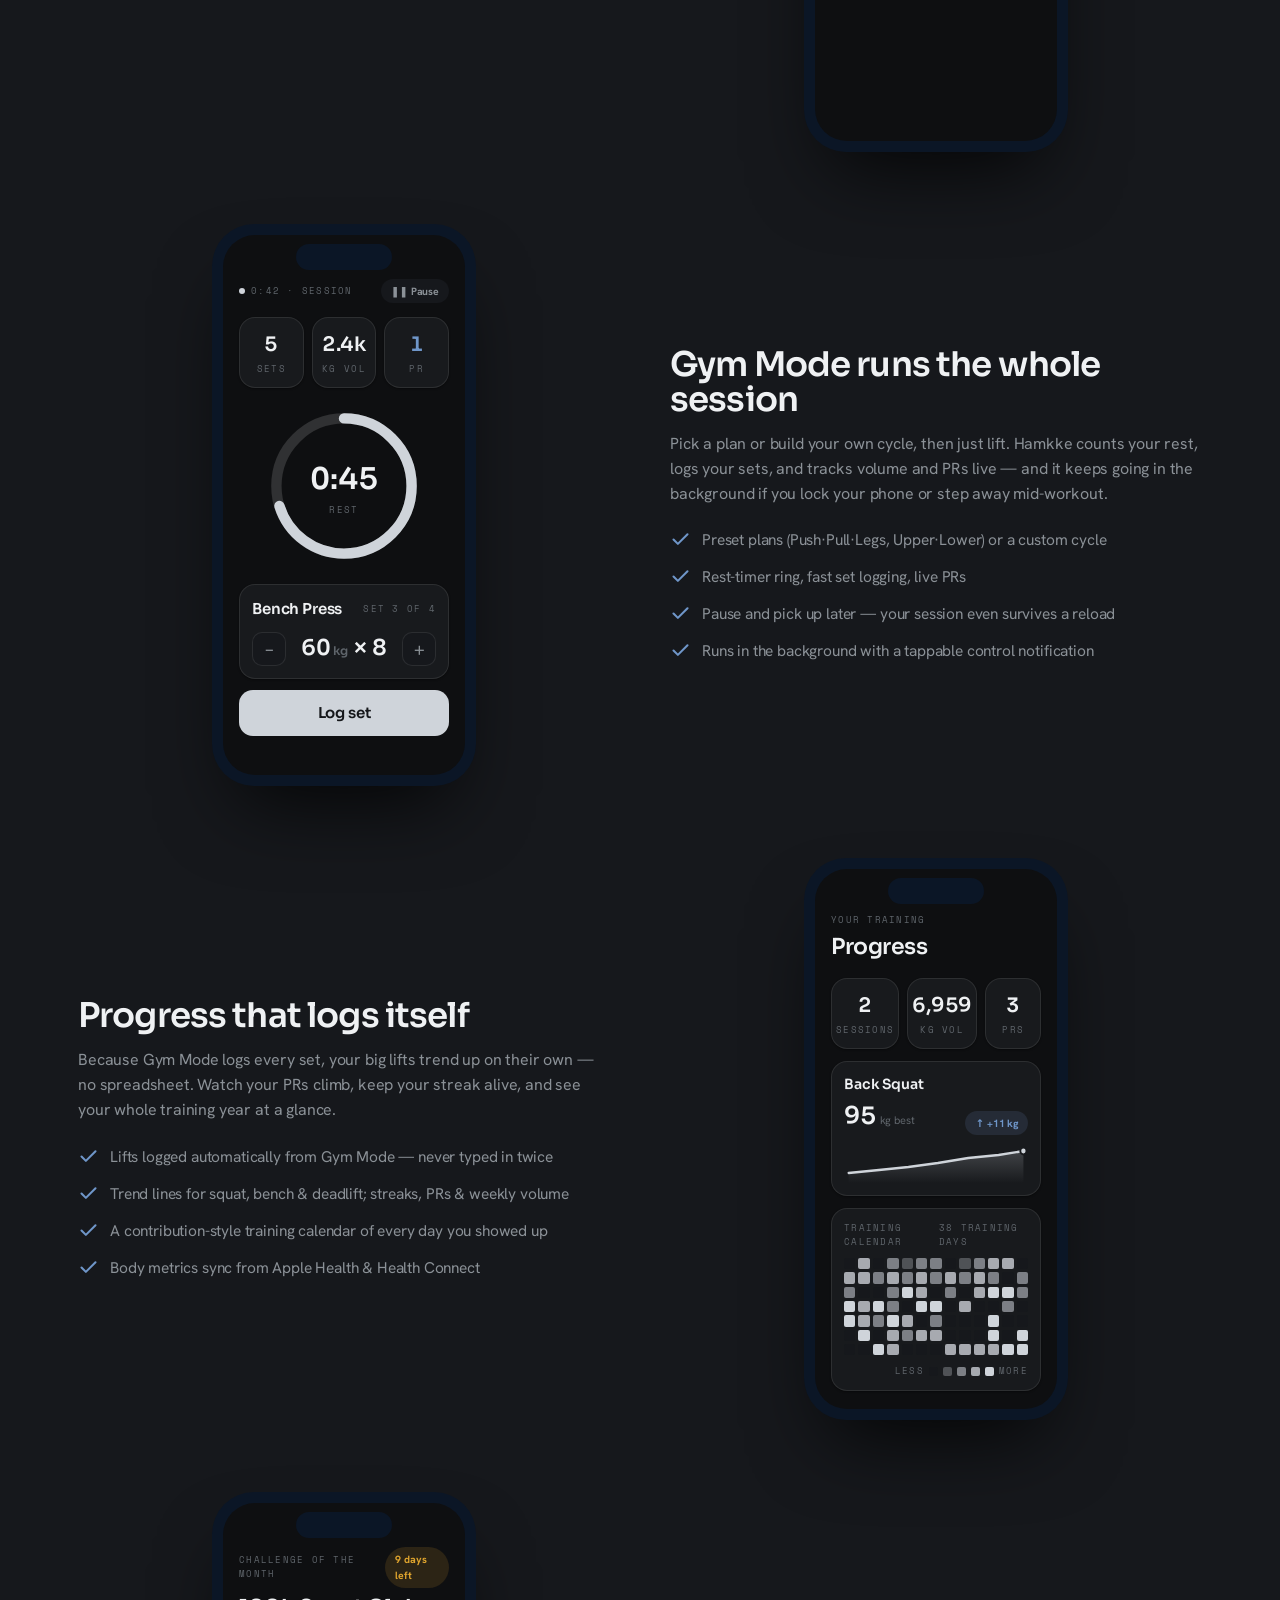
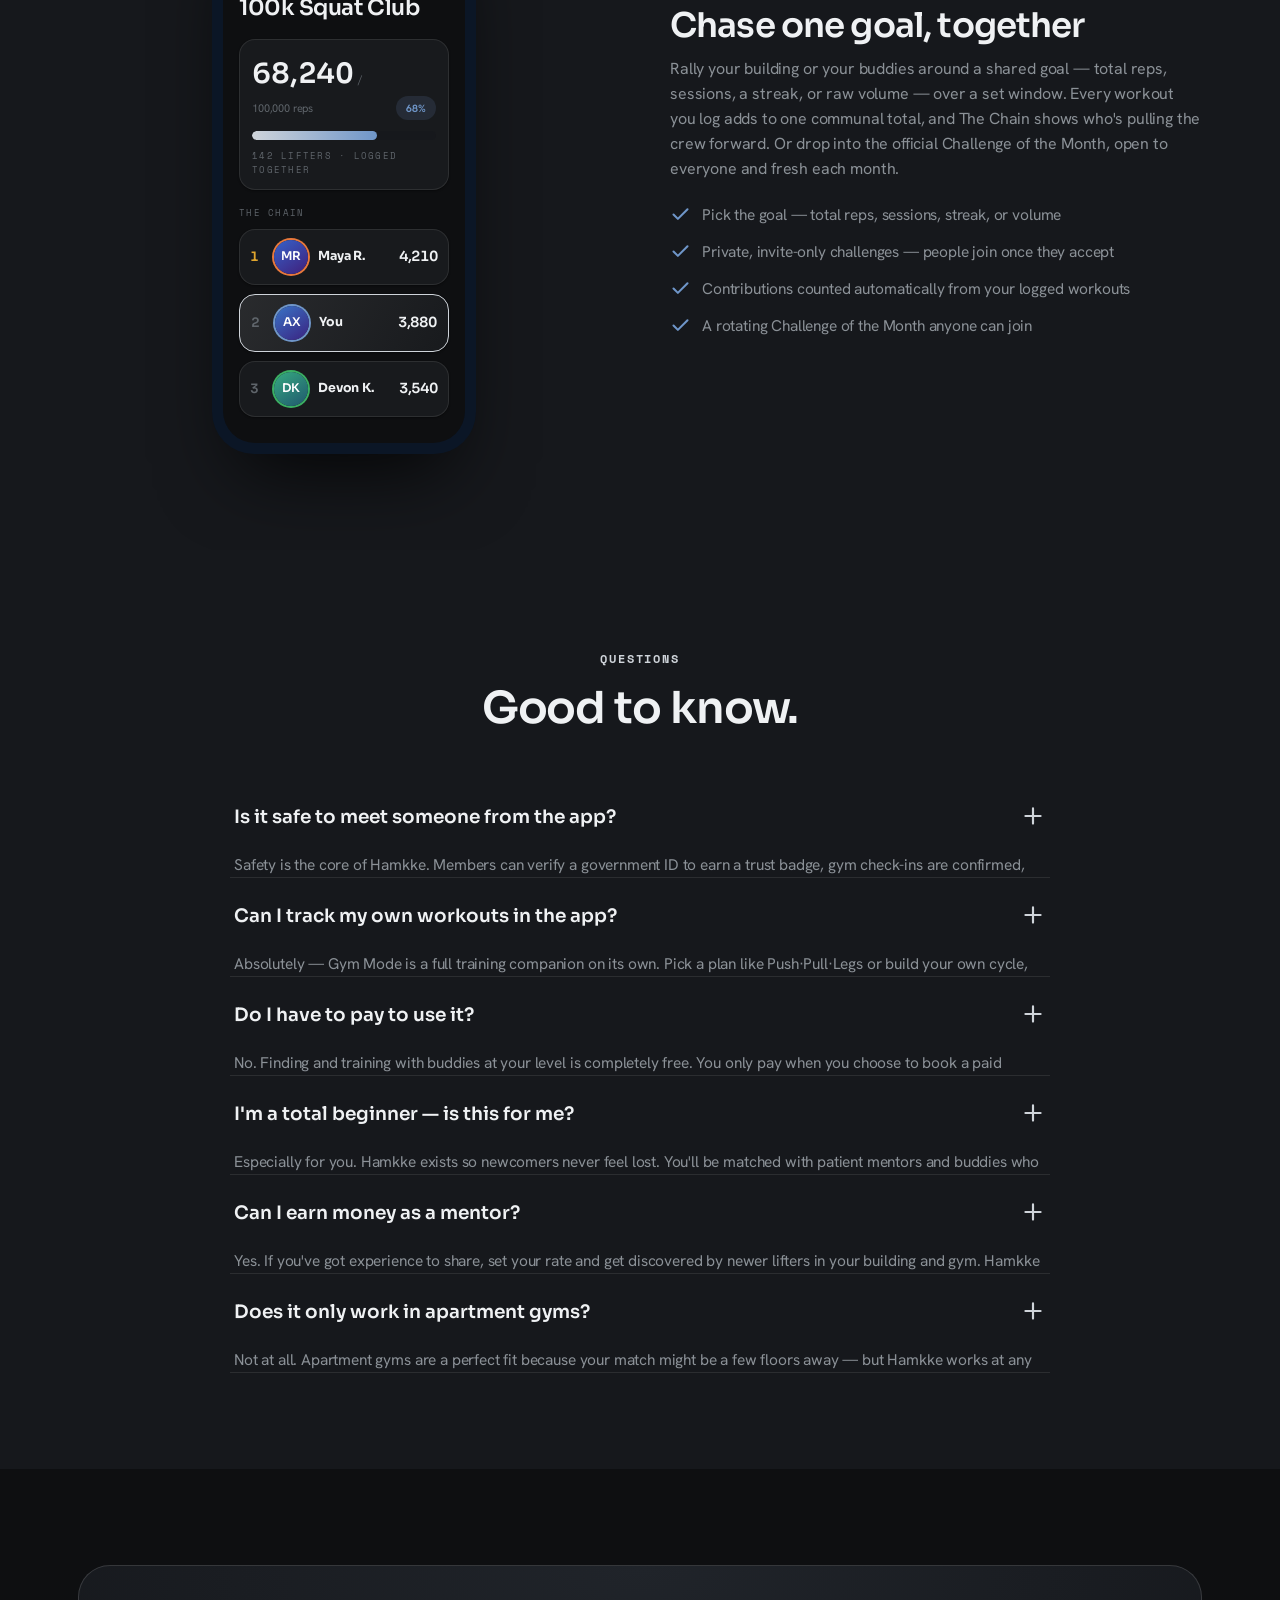
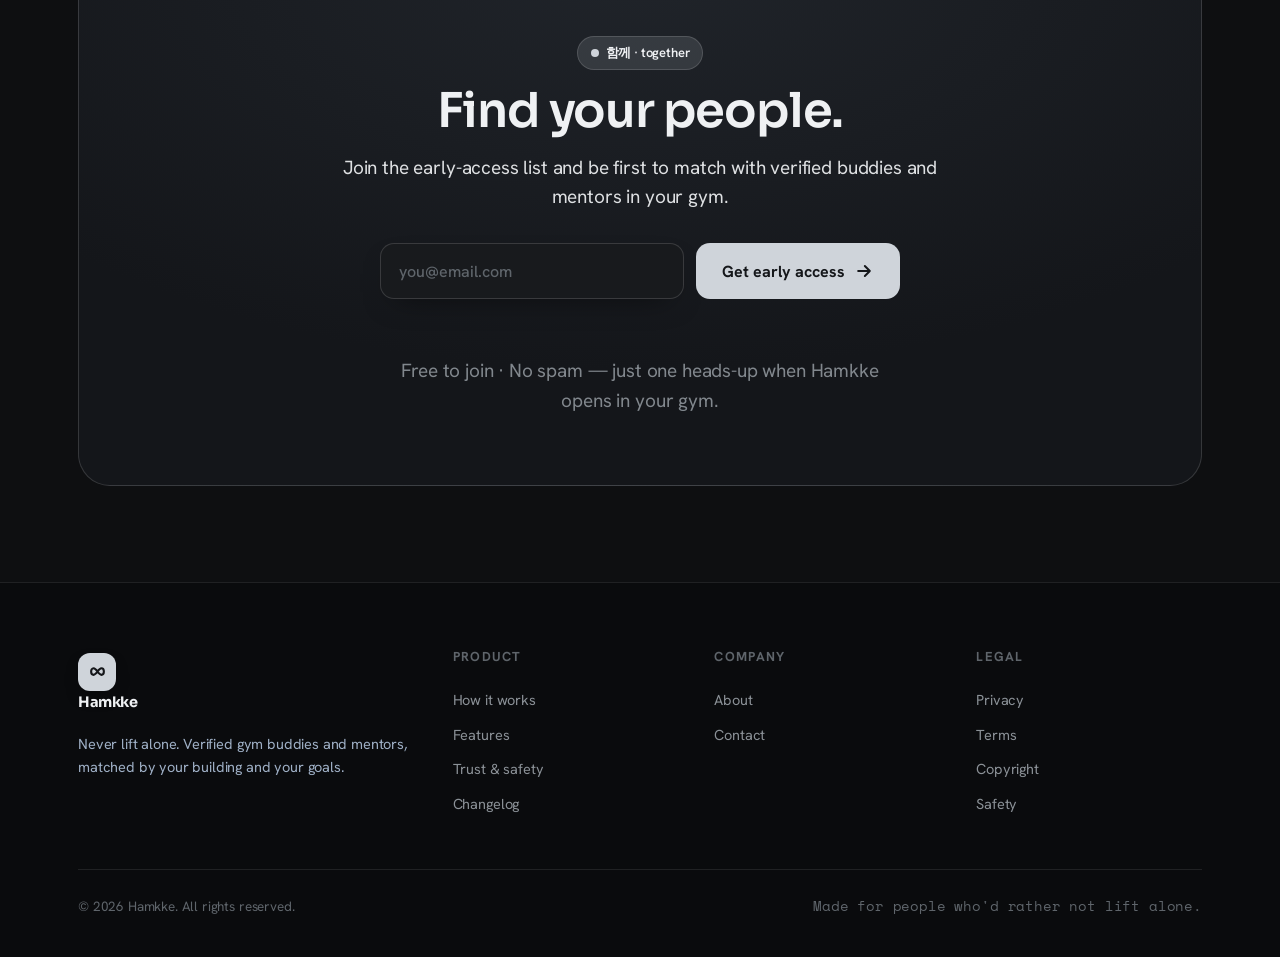
==== commit 8976e0fc: "feat(site): add Challenges feature section Adds a "Chase one goal, together" feature block covering " ====
--- a/index.html
+++ b/index.html
@@ -354,6 +354,64 @@
         </div>
       </div>
     </div>
+
+    <!-- feature 4: challenges -->
+    <div class="feat flip reveal">
+      <div>
+        <h3 class="display">Chase one goal, together</h3>
+        <p style="font-size:16px;color:var(--ink-2);margin-top:14px">Rally your building or your buddies around a shared goal — total reps, sessions, a streak, or raw volume — over a set window. Every workout you log adds to one communal total, and The Chain shows who's pulling the crew forward. Or drop into the official Challenge of the Month, open to everyone and fresh each month.</p>
+        <ul>
+          <li><svg viewBox="0 0 24 24" fill="none" stroke="currentColor" stroke-width="2.4" stroke-linecap="round" stroke-linejoin="round"><path d="M4 12l5 5L20 6"/></svg>Pick the goal — total reps, sessions, streak, or volume</li>
+          <li><svg viewBox="0 0 24 24" fill="none" stroke="currentColor" stroke-width="2.4" stroke-linecap="round" stroke-linejoin="round"><path d="M4 12l5 5L20 6"/></svg>Private, invite-only challenges — people join once they accept</li>
+          <li><svg viewBox="0 0 24 24" fill="none" stroke="currentColor" stroke-width="2.4" stroke-linecap="round" stroke-linejoin="round"><path d="M4 12l5 5L20 6"/></svg>Contributions counted automatically from your logged workouts</li>
+          <li><svg viewBox="0 0 24 24" fill="none" stroke="currentColor" stroke-width="2.4" stroke-linecap="round" stroke-linejoin="round"><path d="M4 12l5 5L20 6"/></svg>A rotating Challenge of the Month anyone can join</li>
+        </ul>
+      </div>
+      <div class="feat-art">
+        <div class="device" style="width:264px">
+          <div class="screen" style="height:540px">
+            <div class="screen-pad">
+              <div style="display:flex;align-items:center;justify-content:space-between;gap:8px">
+                <div class="m-eyebrow">Challenge of the month</div>
+                <span class="m-chip" style="background:var(--gold-soft);color:var(--gold)">9 days left</span>
+              </div>
+              <div class="m-title" style="margin-top:3px">100k Squat Club</div>
+              <div class="m-card" style="margin-top:14px">
+                <div style="display:flex;justify-content:space-between;align-items:flex-end">
+                  <div><span class="num" style="font-size:28px">68,240</span> <span style="font-size:11px;color:var(--ink-3)">/ 100,000 reps</span></div>
+                  <span class="m-chip" style="background:var(--teal-soft);color:var(--teal)">68%</span>
+                </div>
+                <div style="height:9px;border-radius:999px;background:var(--bg-soft);overflow:hidden;margin-top:11px">
+                  <div style="height:100%;width:68%;border-radius:999px;background:linear-gradient(90deg,var(--accent),var(--teal))"></div>
+                </div>
+                <div class="m-eyebrow" style="margin-top:9px">142 lifters · logged together</div>
+              </div>
+              <div class="m-eyebrow" style="margin-top:16px">The Chain</div>
+              <div style="display:flex;flex-direction:column;gap:9px;margin-top:9px">
+                <div class="m-card" style="display:flex;gap:10px;align-items:center;padding:10px">
+                  <span class="num" style="font-size:13px;color:var(--gold);width:14px">1</span>
+                  <div class="m-av" style="width:34px;height:34px;font-size:12px;background:linear-gradient(145deg,hsl(222 58% 50%),hsl(262 60% 30%));box-shadow:0 0 0 2px #e8783c">MR</div>
+                  <div style="flex:1;font-size:12.5px"><b style="font-family:var(--f-display)">Maya R.</b></div>
+                  <span class="num" style="font-size:14px">4,210</span>
+                </div>
+                <div class="m-card" style="display:flex;gap:10px;align-items:center;padding:11px;border-color:var(--accent);background:linear-gradient(120deg,var(--accent-soft),var(--bg-2))">
+                  <span class="num" style="font-size:13px;color:var(--ink-3);width:14px">2</span>
+                  <div class="m-av" style="width:34px;height:34px;font-size:12px;background:linear-gradient(145deg,hsl(215 55% 50%),hsl(255 58% 32%));box-shadow:0 0 0 2px var(--teal)">AX</div>
+                  <div style="flex:1;font-size:12.5px"><b style="font-family:var(--f-display)">You</b></div>
+                  <span class="num" style="font-size:14px">3,880</span>
+                </div>
+                <div class="m-card" style="display:flex;gap:10px;align-items:center;padding:10px">
+                  <span class="num" style="font-size:13px;color:var(--ink-3);width:14px">3</span>
+                  <div class="m-av" style="width:34px;height:34px;font-size:12px;background:linear-gradient(145deg,hsl(158 52% 44%),hsl(198 55% 28%));box-shadow:0 0 0 2px #3aaf63">DK</div>
+                  <div style="flex:1;font-size:12.5px"><b style="font-family:var(--f-display)">Devon K.</b></div>
+                  <span class="num" style="font-size:14px">3,540</span>
+                </div>
+              </div>
+            </div>
+          </div>
+        </div>
+      </div>
+    </div>
   </div>
 </section>
 
